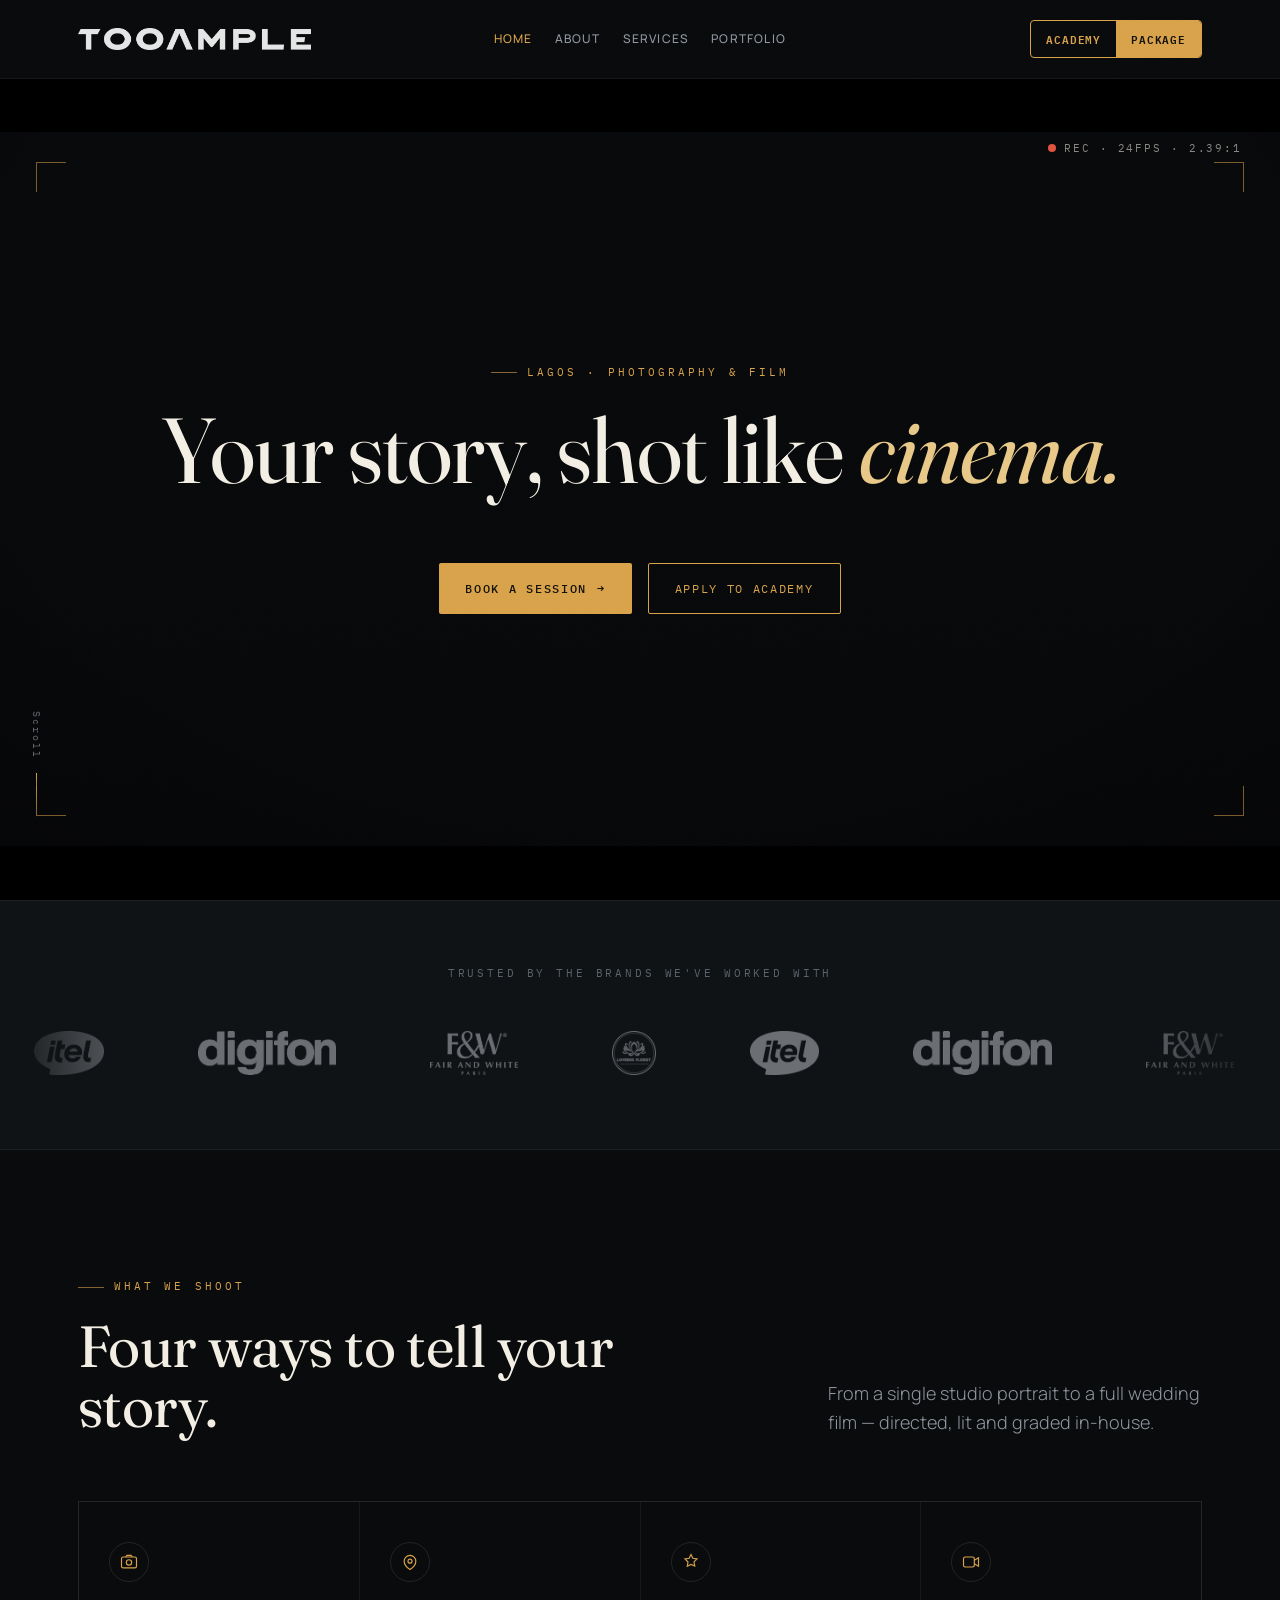
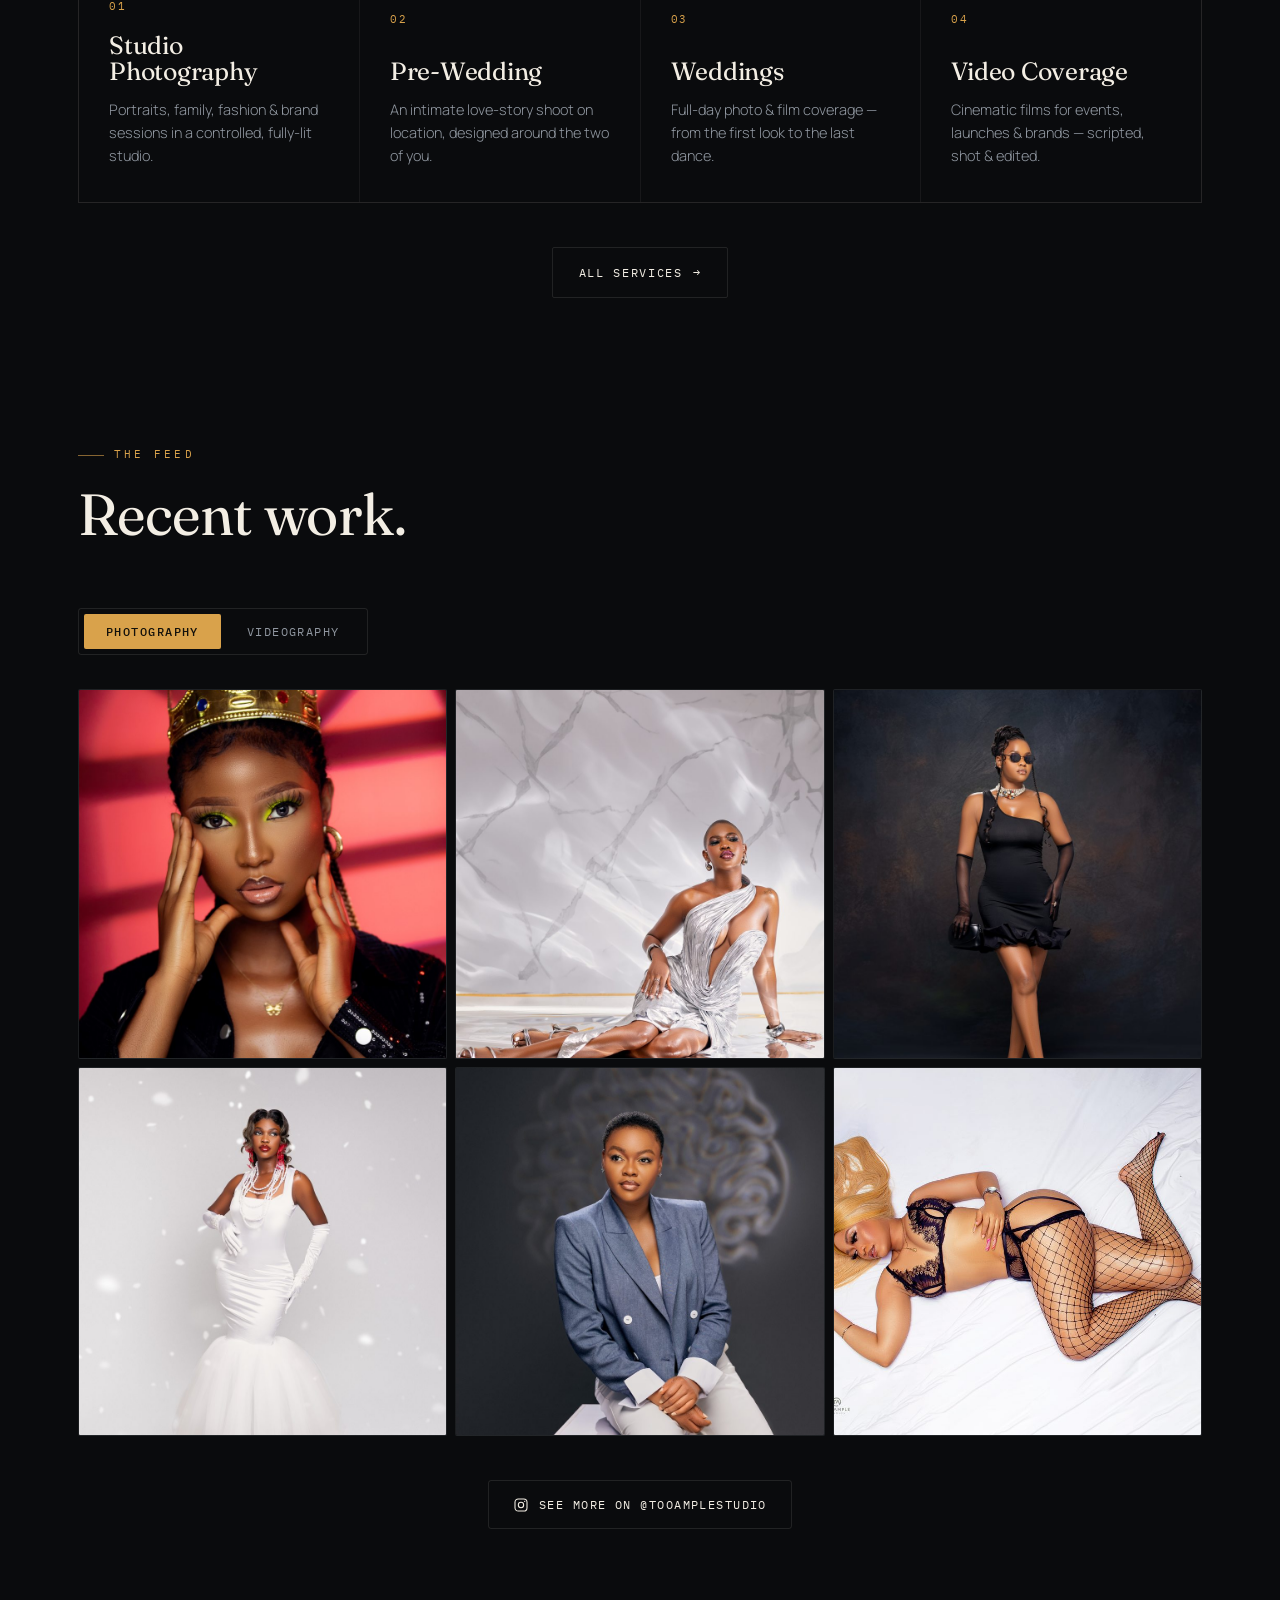
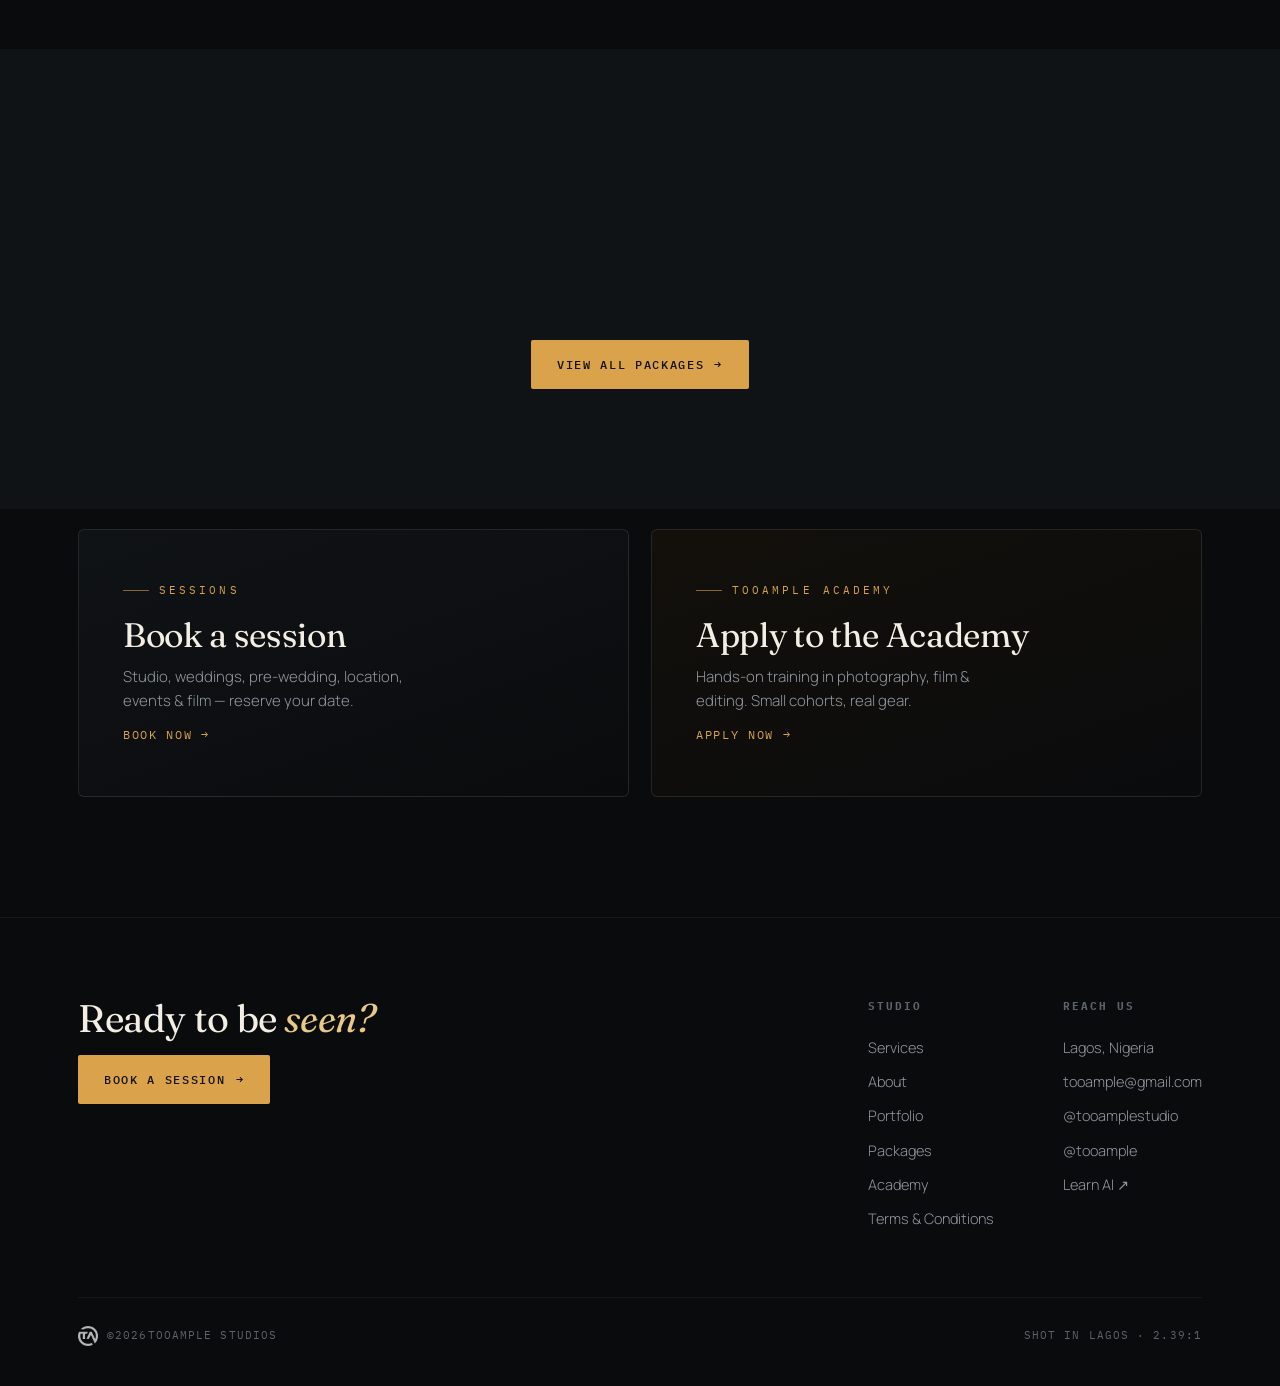
==== index.html @ 1e6a6202 "Add files via upload" ====
<!DOCTYPE html>
<html lang="en">
<head>
<meta charset="UTF-8" />
<meta name="viewport" content="width=device-width, initial-scale=1.0" />
<title>TooAmple — Photography & Cinematography · Lagos</title>
<link rel="preconnect" href="https://fonts.googleapis.com">
<link rel="preconnect" href="https://fonts.gstatic.com" crossorigin>
<link href="https://fonts.googleapis.com/css2?family=Fraunces:ital,opsz,wght@0,9..144,300..600;1,9..144,300..500&family=Manrope:wght@300;400;500;600;700&family=IBM+Plex+Mono:wght@400;500&display=swap" rel="stylesheet">
<link rel="stylesheet" href="styles.css?v=18">
<link rel="icon" href="Images/tooample-badge.png">
<link rel="manifest" href="/manifest.webmanifest">
<meta name="theme-color" content="#0A0B0D">
<meta name="mobile-web-app-capable" content="yes">
<meta name="apple-mobile-web-app-capable" content="yes">
<meta name="apple-mobile-web-app-status-bar-style" content="black-translucent">
<meta name="apple-mobile-web-app-title" content="TooAmple">
<link rel="apple-touch-icon" href="/apple-touch-icon.png">
<link rel="icon" type="image/png" sizes="32x32" href="/favicon-32.png">

</head>
<body>
<div class="grain"></div>
<header id="hdr">
  <div class="wrap nav">
    <a class="brand" href="#top">
      <img class="brand-word" src="Images/ta-wordmark.png" alt="TooAmple" />
    </a>
    <nav class="nav-links">
      <a href="index.html" class="active">Home</a>
      <a href="about.html">About</a>
      <a href="services.html">Services</a>
      <a href="portfolio.html">Portfolio</a>
    </nav>
    <div class="nav-cta">
        <a href="academy.html" class="acad">Academy</a>
        <a href="packages.html" class="bookings">Package</a>
      </div>
    <button class="menu-btn" onclick="document.querySelector('.nav-links').style.display='flex'">Menu</button>
  </div>
</header>

<!-- mobile app bottom bar -->
<div class="mobile-bar">
  <a href="index.html" class="mob-ico" aria-label="Home" title="Home">
    <svg viewBox="0 0 24 24" fill="none" stroke="currentColor" stroke-width="2" stroke-linecap="round" stroke-linejoin="round"><path d="M3 9.5L12 3l9 6.5V20a1 1 0 01-1 1H4a1 1 0 01-1-1V9.5z"/><path d="M9 21V12h6v9"/></svg>
  </a>
  <a href="about.html" class="mob-ico" aria-label="About" title="About">
    <svg viewBox="0 0 24 24" fill="none" stroke="currentColor" stroke-width="2" stroke-linecap="round" stroke-linejoin="round"><circle cx="12" cy="8" r="4"/><path d="M4 20c0-4 3.6-7 8-7s8 3 8 7"/></svg>
  </a>
  <div class="mob-cta">
    <a href="academy.html" class="acad">Academy</a>
    <a href="packages.html" class="bookings">Package</a>
  </div>
  <a href="portfolio.html" class="mob-ico" aria-label="Portfolio" title="Portfolio">
    <svg viewBox="0 0 24 24" fill="none" stroke="currentColor" stroke-width="2" stroke-linecap="round" stroke-linejoin="round"><rect x="3" y="5" width="18" height="14" rx="2"/><circle cx="8.5" cy="10" r="1.5"/><path d="M21 16l-5-5-5 5-2-2-5 5"/></svg>
  </a>
  <a href="mailto:tooample@gmail.com" class="mob-ico" aria-label="Reach us" title="Reach us">
    <svg viewBox="0 0 24 24" fill="none" stroke="currentColor" stroke-width="2" stroke-linecap="round" stroke-linejoin="round"><rect x="3" y="5" width="18" height="14" rx="2"/><path d="M3.5 7l8.5 6 8.5-6"/></svg>
  </a>
</div>
<!-- HERO -->
<section class="hero" id="top">
  <div class="hero-bg hero-bg-desktop">
    <img src="Images/hero-1.jpg" alt="">
    <img src="Images/hero-2.jpg" alt="">
    <img src="Images/hero-3.jpg" alt="">
    <img src="Images/hero-4.jpg" alt="">
  </div>
  <div class="hero-bg hero-bg-mobile">
    <img src="Images/hero-m-1.jpg" alt="">
    <img src="Images/hero-m-2.jpg" alt="">
    <img src="Images/hero-m-3.jpg" alt="">
    <img src="Images/hero-m-4.jpg" alt="">
  </div>
  <div class="hero-vignette"></div>
  <div class="bar top"></div>
  <div class="bar bot"></div>
  <div class="viewfinder">
    <span class="vf tl"></span><span class="vf tr"></span><span class="vf bl"></span><span class="vf br"></span>
  </div>
  <div class="rec"><span class="dot"></span> REC · 24FPS · 2.39:1</div>
  <div class="wrap hero-content">
    <span class="eyebrow">Lagos · Photography &amp; Film</span>
    <h1>Your story, shot like <em>cinema.</em></h1>
    <div class="hero-actions">
      <a href="book.html" class="btn btn-gold">Book a session <span class="arr">→</span></a>
      <a href="academy.html" class="btn btn-outline">Apply to Academy</a>
    </div>
  </div>
  <div class="scroll-cue">Scroll</div>
</section>

<!-- CLIENT LOGO WALL -->
<section class="clients">
  <p class="label">Trusted by the brands we've worked with</p>
  <div class="marquee">
    <div class="marquee-track" id="track">
      <span class="logo-chip"><img src="Images/client-itel.png" alt="itel"></span>
      <span class="logo-chip"><img src="Images/client-digifon.png" alt="digifon"></span>
      <span class="logo-chip"><img src="Images/client-fw.png" alt="Fair and White Paris"></span>
      <span class="logo-chip"><img src="Images/client-lovebug.png" alt="Lovebug Florist"></span>
      <span class="logo-chip"><img src="Images/client-itel.png" alt="itel"></span>
      <span class="logo-chip"><img src="Images/client-digifon.png" alt="digifon"></span>
      <span class="logo-chip"><img src="Images/client-fw.png" alt="Fair and White Paris"></span>
      <span class="logo-chip"><img src="Images/client-lovebug.png" alt="Lovebug Florist"></span>
    </div>
  </div>
</section>

<!-- SERVICES TEASER -->
<section class="section" id="services">
  <div class="wrap">
    <div class="shead reveal">
      <div>
        <span class="eyebrow">What we shoot</span>
        <h2 style="margin-top:20px">Four ways to tell your story.</h2>
      </div>
      <p class="lead sub">From a single studio portrait to a full wedding film — directed, lit and graded in-house.</p>
    </div>
    <div class="svc-grid reveal">
      <div class="svc">
        <div class="ic"><svg width="20" height="20" viewBox="0 0 24 24" fill="none" stroke="currentColor" stroke-width="1.4"><rect x="3" y="6" width="18" height="13" rx="2"/><circle cx="12" cy="12.5" r="3.2"/><path d="M8 6l1.5-2h5L16 6"/></svg></div>
        <span class="no">01</span>
        <h3>Studio Photography</h3>
        <p>Portraits, family, fashion &amp; brand sessions in a controlled, fully-lit studio.</p>
      </div>
      <div class="svc">
        <div class="ic"><svg width="20" height="20" viewBox="0 0 24 24" fill="none" stroke="currentColor" stroke-width="1.4"><path d="M12 21s-7-4.5-7-10a7 7 0 0114 0c0 5.5-7 10-7 10z"/><circle cx="12" cy="11" r="2.4"/></svg></div>
        <span class="no">02</span>
        <h3>Pre-Wedding</h3>
        <p>An intimate love-story shoot on location, designed around the two of you.</p>
      </div>
      <div class="svc">
        <div class="ic"><svg width="20" height="20" viewBox="0 0 24 24" fill="none" stroke="currentColor" stroke-width="1.4"><path d="M12 3l2.2 4.6 5 .7-3.6 3.5.9 5L12 14.9 7.5 17l.9-5L4.8 8.3l5-.7z"/></svg></div>
        <span class="no">03</span>
        <h3>Weddings</h3>
        <p>Full-day photo &amp; film coverage — from the first look to the last dance.</p>
      </div>
      <div class="svc">
        <div class="ic"><svg width="20" height="20" viewBox="0 0 24 24" fill="none" stroke="currentColor" stroke-width="1.4"><rect x="3" y="6" width="13" height="12" rx="2"/><path d="M16 10l5-3v10l-5-3"/></svg></div>
        <span class="no">04</span>
        <h3>Video Coverage</h3>
        <p>Cinematic films for events, launches &amp; brands — scripted, shot &amp; edited.</p>
      </div>
    </div>
    <div class="work-more">
      <a href="services.html" class="btn btn-ghost">All services <span class="arr">→</span></a>
    </div>
  </div>
</section>

<!-- WORK -->
<section class="section" id="work" style="padding-top:20px">
  <div class="wrap">
    <div class="shead reveal">
      <div>
        <span class="eyebrow">The feed</span>
        <h2 style="margin-top:20px">Recent work.</h2>
      </div>
    </div>
    <div class="work-tabs reveal">
      <button class="work-tab active" data-w="photo" onclick="switchWork('photo')">Photography</button>
      <button class="work-tab" data-w="video" onclick="switchWork('video')">Videography</button>
    </div>
    <div class="work-pane" id="work-photo">
    <div class="gallery reveal" id="gallery">
      <div class="tile" role="button" tabindex="0" aria-label="Open: Beauty portrait" data-type="image" data-cap="Beauty · Studio" data-src="Images/ta-09.jpg" data-ig="https://www.instagram.com/tooamplestudio/"><img class="tile-img" src="Images/ta-09.jpg" alt="Beauty portrait"><div class="ig-ov"><svg viewBox="0 0 24 24" fill="none" stroke="currentColor" stroke-width="1.6"><rect x="3" y="3" width="18" height="18" rx="5"/><circle cx="12" cy="12" r="4"/><circle cx="17.5" cy="6.5" r="1" fill="currentColor" stroke="none"/></svg><span class="cap">Beauty · Studio</span></div></div>
      <div class="tile" role="button" tabindex="0" aria-label="Open: Fashion editorial" data-type="image" data-cap="Fashion Editorial" data-src="Images/ta-03.jpg" data-ig="https://www.instagram.com/tooamplestudio/"><img class="tile-img" src="Images/ta-03.jpg" alt="Fashion editorial"><div class="ig-ov"><svg viewBox="0 0 24 24" fill="none" stroke="currentColor" stroke-width="1.6"><rect x="3" y="3" width="18" height="18" rx="5"/><circle cx="12" cy="12" r="4"/><circle cx="17.5" cy="6.5" r="1" fill="currentColor" stroke="none"/></svg><span class="cap">Fashion Editorial</span></div></div>
      <div class="tile" role="button" tabindex="0" aria-label="Open: Studio portrait" data-type="image" data-cap="Studio Portrait" data-src="Images/ta-05.jpg" data-ig="https://www.instagram.com/tooamplestudio/"><img class="tile-img" src="Images/ta-05.jpg" alt="Studio portrait"><div class="ig-ov"><svg viewBox="0 0 24 24" fill="none" stroke="currentColor" stroke-width="1.6"><rect x="3" y="3" width="18" height="18" rx="5"/><circle cx="12" cy="12" r="4"/><circle cx="17.5" cy="6.5" r="1" fill="currentColor" stroke="none"/></svg><span class="cap">Studio Portrait</span></div></div>
      <div class="tile" role="button" tabindex="0" aria-label="Open: Editorial" data-type="image" data-cap="Editorial" data-src="Images/ta-04.jpg" data-ig="https://www.instagram.com/tooamplestudio/"><img class="tile-img" src="Images/ta-04.jpg" alt="Editorial gown"><div class="ig-ov"><svg viewBox="0 0 24 24" fill="none" stroke="currentColor" stroke-width="1.6"><rect x="3" y="3" width="18" height="18" rx="5"/><circle cx="12" cy="12" r="4"/><circle cx="17.5" cy="6.5" r="1" fill="currentColor" stroke="none"/></svg><span class="cap">Editorial</span></div></div>
      <div class="tile" role="button" tabindex="0" aria-label="Open: Personal branding" data-type="image" data-cap="Personal Branding" data-src="Images/ta-08.jpg" data-ig="https://www.instagram.com/tooamplestudio/"><img class="tile-img" src="Images/ta-08.jpg" alt="Personal branding portrait"><div class="ig-ov"><svg viewBox="0 0 24 24" fill="none" stroke="currentColor" stroke-width="1.6"><rect x="3" y="3" width="18" height="18" rx="5"/><circle cx="12" cy="12" r="4"/><circle cx="17.5" cy="6.5" r="1" fill="currentColor" stroke="none"/></svg><span class="cap">Personal Branding</span></div></div>
      <div class="tile" role="button" tabindex="0" aria-label="Open: Boudoir" data-type="image" data-cap="Boudoir" data-src="Images/ta-01.jpg" data-ig="https://www.instagram.com/tooamplestudio/"><img class="tile-img" src="Images/ta-01.jpg" alt="Boudoir"><div class="ig-ov"><svg viewBox="0 0 24 24" fill="none" stroke="currentColor" stroke-width="1.6"><rect x="3" y="3" width="18" height="18" rx="5"/><circle cx="12" cy="12" r="4"/><circle cx="17.5" cy="6.5" r="1" fill="currentColor" stroke="none"/></svg><span class="cap">Boudoir</span></div></div>
    </div>
    </div><!-- /work-photo -->

    <div class="work-pane" id="work-video" style="display:none">
      <div class="video-grid" id="videoGrid">
        <div class="vcard" data-yt="mRAsGrjC_C0"><div class="vplay"><span><svg viewBox="0 0 24 24" fill="currentColor"><path d="M8 5v14l11-7z"/></svg></span></div><span class="vtag">Music Video</span></div>
        <div class="vcard" data-yt="0bDZeD8MZGs"><div class="vplay"><span><svg viewBox="0 0 24 24" fill="currentColor"><path d="M8 5v14l11-7z"/></svg></span></div><span class="vtag">Music Video</span></div>
        <div class="vcard" data-yt=""><div class="vph">[ Add YouTube link ]</div><div class="vplay"><span><svg viewBox="0 0 24 24" fill="currentColor"><path d="M8 5v14l11-7z"/></svg></span></div><span class="vtag">Wedding Film</span></div>
      </div>
      <p class="pane-note">Send your YouTube links and these fill in automatically.</p>
    </div>

    <div class="work-more">
      <a class="ig-btn" id="igBtn" href="https://www.instagram.com/tooamplestudio/" target="_blank" rel="noopener"><svg viewBox="0 0 24 24" fill="none" stroke="currentColor" stroke-width="1.6"><rect x="3" y="3" width="18" height="18" rx="5"/><circle cx="12" cy="12" r="4"/><circle cx="17.5" cy="6.5" r="1" fill="currentColor" stroke="none"/></svg> <span class="igtxt">See more on @tooamplestudio</span></a>
    </div>
  </div>
</section>

<!-- PACKAGES TEASER -->
<section class="section pricing" id="pricing">
  <div class="wrap">
    <div class="shead reveal">
      <div>
        <span class="eyebrow">Investment</span>
        <h2 style="margin-top:20px">Packages &amp; pricing.</h2>
      </div>
      <p class="lead sub">Transparent photography packages, and custom quotes for film and weddings.</p>
    </div>
    <div class="work-more" style="margin-top:0">
      <a href="packages.html" class="btn btn-gold">View all packages <span class="arr">→</span></a>
    </div>
  </div>
</section>

<!-- PRIORITY CTA -->
<section class="section" style="padding-top:20px">
  <div class="wrap">
    <div class="dual-cta reveal">
      <a class="dual-card" href="book.html">
        <span class="eyebrow">Sessions</span>
        <h3>Book a session</h3>
        <p>Studio, weddings, pre-wedding, location, events &amp; film — reserve your date.</p>
        <span class="dual-go">Book now →</span>
      </a>
      <a class="dual-card acad" href="academy.html">
        <span class="eyebrow">TooAmple Academy</span>
        <h3>Apply to the Academy</h3>
        <p>Hands-on training in photography, film &amp; editing. Small cohorts, real gear.</p>
        <span class="dual-go">Apply now →</span>
      </a>
    </div>
  </div>
</section>

<footer>
  <div class="wrap">
    <div class="foot-inner">
      <div class="foot-brand">
        <h3 class="foot-cta">Ready to be <em>seen?</em></h3>
        <a href="book.html" class="btn btn-gold">Book a session <span class="arr">→</span></a>
      </div>
      <div class="foot-grid">
        <div class="fcol">
          <h4>Studio</h4>
          <a href="services.html">Services</a>
          <a href="about.html">About</a>
          <a href="portfolio.html">Portfolio</a>
          <a href="packages.html">Packages</a>
          <a href="academy.html">Academy</a>
          <a href="terms.html">Terms &amp; Conditions</a>
        </div>
        <div class="fcol">
          <h4>Reach us</h4>
          <p>Lagos, Nigeria</p>
          <a href="mailto:tooample@gmail.com">tooample@gmail.com</a>
          <a href="https://www.instagram.com/tooamplestudio/" target="_blank" rel="noopener">@tooamplestudio</a>
          <a href="https://www.instagram.com/tooample/" target="_blank" rel="noopener">@tooample</a>
          <a href="https://regxvisuals.com" target="_blank" rel="noopener">Learn AI ↗</a>
        </div>
      </div>
    </div>
    <div class="foot-bot">
      <span class="foot-copy"><img src="Images/tooample-badge.png" alt="" class="foot-badge" />© <span id="yr"></span> TOOAMPLE STUDIOS</span>
      <span>SHOT IN LAGOS · 2.39:1</span>
    </div>
  </div>
</footer>
<!-- LIGHTBOX -->
<div class="lb" id="lb" role="dialog" aria-modal="true" aria-label="Gallery viewer">
  <div class="lb-stage">
    <span class="lb-count" id="lbCount"></span>
    <button class="lb-close" id="lbClose" aria-label="Close viewer">✕</button>
    <button class="lb-nav lb-prev" id="lbPrev" aria-label="Previous">‹</button>
    <button class="lb-nav lb-next" id="lbNext" aria-label="Next">›</button>
    <div class="lb-media" id="lbMedia"></div>
    <div class="lb-foot">
      <span class="lb-cap" id="lbCap"></span>
      <a class="lb-ig" id="lbIg" target="_blank" rel="noopener">
        <svg width="15" height="15" viewBox="0 0 24 24" fill="none" stroke="currentColor" stroke-width="1.5"><rect x="3" y="3" width="18" height="18" rx="5"/><circle cx="12" cy="12" r="4"/><circle cx="17.5" cy="6.5" r="1" fill="currentColor" stroke="none"/></svg>
        View on Instagram ↗
      </a>
    </div>
  </div>
</div>


<!-- REEL MODAL -->
<div class="reel-modal" id="reelModal" role="dialog" aria-modal="true" aria-label="Showreel">
  <div class="reel-stage">
    <button class="lb-close" id="reelClose" aria-label="Close">✕</button>
    <div class="reel-frame" id="reelFrame"></div>
  </div>
</div>

<script>
const hdr=document.getElementById('hdr');
addEventListener('scroll',()=>hdr.classList.toggle('scrolled',scrollY>40));
document.getElementById('yr').textContent=new Date().getFullYear();
const io=new IntersectionObserver(es=>es.forEach(e=>{if(e.isIntersecting){e.target.classList.add('in');io.unobserve(e.target);}}),{threshold:0.12});
document.querySelectorAll('.reveal').forEach(el=>io.observe(el));

const track=document.getElementById('track'); if(track) track.innerHTML+=track.innerHTML;

// recent-work Photography | Video tabs
function switchWork(w){
  document.querySelectorAll('.work-tab').forEach(b=>b.classList.toggle('active',b.dataset.w===w));
  document.getElementById('work-photo').style.display = w==='photo'?'block':'none';
  document.getElementById('work-video').style.display = w==='video'?'block':'none';
  const ig=document.getElementById('igBtn');
  if(ig){const handle=w==='video'?'tooample':'tooamplestudio';ig.href='https://www.instagram.com/'+handle+'/';ig.querySelector('.igtxt').textContent='See more on @'+handle;}
}
// YouTube facade: show thumbnail, load player only on click
function initVideoCard(card,id){
  const img=document.createElement('img');
  img.src='https://i.ytimg.com/vi/'+id+'/maxresdefault.jpg'; img.alt='';
  img.addEventListener('load',()=>{if(img.naturalWidth<=120)img.src='https://i.ytimg.com/vi/'+id+'/hqdefault.jpg';});
  card.insertBefore(img, card.firstChild);
  const ph=card.querySelector('.vph'); if(ph) ph.remove();
  card.addEventListener('click',()=>openReel(id)); // popup player
}
document.querySelectorAll('#videoGrid .vcard').forEach(c=>{if(c.dataset.yt) initVideoCard(c,c.dataset.yt);});

/* ============================================================
   PASTE YOUR YOUTUBE VIDEO ID BELOW (just the id, e.g. dQw4w9WgXcQ
   — the part after "watch?v=" or "youtu.be/"). It turns on the
   hero "Watch the reel" button AND the first Video-tab card.
   ============================================================ */
const REEL_ID = 'z0d95Mfuy88';

if(REEL_ID){
  const first=document.querySelector('#videoGrid .vcard');
  if(first && !first.dataset.yt) initVideoCard(first, REEL_ID);
}
function openReel(id){
  const m=document.getElementById('reelModal'),f=document.getElementById('reelFrame');
  f.innerHTML='<iframe src="https://www.youtube-nocookie.com/embed/'+id+'?autoplay=1&rel=0" allow="autoplay; encrypted-media; picture-in-picture" allowfullscreen></iframe>';
  m.classList.add('open');document.body.style.overflow='hidden';
}
(function(){
  const m=document.getElementById('reelModal'); if(!m) return;
  const close=()=>{m.classList.remove('open');document.getElementById('reelFrame').innerHTML='';document.body.style.overflow='';};
  document.getElementById('reelClose').addEventListener('click',close);
  m.addEventListener('click',e=>{if(e.target===m)close();});
  addEventListener('keydown',e=>{if(e.key==='Escape'&&m.classList.contains('open'))close();});
})();

// lightbox
const tiles=[...document.querySelectorAll('#gallery .tile')];
const lb=document.getElementById('lb'),lbMedia=document.getElementById('lbMedia'),lbCap=document.getElementById('lbCap'),lbIg=document.getElementById('lbIg'),lbCount=document.getElementById('lbCount');
let lbi=0;
function renderLb(i){lbi=(i+tiles.length)%tiles.length;const t=tiles[lbi],type=t.dataset.type||'image',s=t.dataset.src,cap=t.dataset.cap||'',ig=t.dataset.ig||'';let inner;if(s&&type==='video'){inner='<video src="'+s+'" controls autoplay playsinline></video>';}else if(s){inner='<img src="'+s+'" alt="'+cap+'">';}else{inner='<span class="ph">'+cap+'</span>';}lbMedia.innerHTML=inner;lbCap.textContent=cap;if(ig){lbIg.href=ig;lbIg.style.display='inline-flex';}else{lbIg.style.display='none';}lbCount.textContent=String(lbi+1).padStart(2,'0')+' / '+String(tiles.length).padStart(2,'0');}
function openLb(i){renderLb(i);lb.classList.add('open');document.body.style.overflow='hidden';document.getElementById('lbClose').focus();}
function closeLb(){lb.classList.remove('open');document.body.style.overflow='';lbMedia.innerHTML='';}
tiles.forEach((t,i)=>{t.addEventListener('click',()=>openLb(i));t.addEventListener('keydown',e=>{if(e.key==='Enter'||e.key===' '){e.preventDefault();openLb(i);}});});
document.getElementById('lbClose').addEventListener('click',closeLb);
document.getElementById('lbPrev').addEventListener('click',()=>renderLb(lbi-1));
document.getElementById('lbNext').addEventListener('click',()=>renderLb(lbi+1));
lb.addEventListener('click',e=>{if(e.target===lb)closeLb();});
addEventListener('keydown',e=>{if(!lb.classList.contains('open'))return;if(e.key==='Escape')closeLb();if(e.key==='ArrowLeft')renderLb(lbi-1);if(e.key==='ArrowRight')renderLb(lbi+1);});

// register service worker (installable app + offline)
if('serviceWorker' in navigator){
  addEventListener('load',()=>navigator.serviceWorker.register('/sw.js').catch(()=>{}));
}
</script>
</body>
</html>
---- styles.css ----
:root{
  --bg:#0A0B0D;
  --bg-2:#101316;
  --bg-3:#161A1E;
  --line:rgba(243,238,228,0.10);
  --line-soft:rgba(243,238,228,0.06);
  --ink:#F3EEE4;
  --muted:#9097A0;
  --muted-2:#5C636B;
  --gold:#D9A24B;
  --gold-soft:#E8C887;
  --teal:#57B6B0;
  --shadow:0 30px 80px -20px rgba(0,0,0,0.7);
  --maxw:1180px;
  --serif:"Fraunces",Georgia,serif;
  --sans:"Manrope",system-ui,sans-serif;
  --mono:"IBM Plex Mono",ui-monospace,monospace;
}

*{box-sizing:border-box;margin:0;padding:0}
html{scroll-behavior:smooth}
body{
  background:var(--bg);
  color:var(--ink);
  font-family:var(--sans);
  font-weight:400;
  line-height:1.6;
  -webkit-font-smoothing:antialiased;
  overflow-x:hidden;
}
img{max-width:100%;display:block}
a{color:inherit;text-decoration:none}
button{font-family:inherit;cursor:pointer;border:none;background:none;color:inherit}

/* ---------- film grain overlay ---------- */
.grain{
  position:fixed;inset:0;z-index:9999;pointer-events:none;
  opacity:0.04;mix-blend-mode:overlay;
  background-image:url("data:image/svg+xml,%3Csvg xmlns='http://www.w3.org/2000/svg' width='200' height='200'%3E%3Cfilter id='n'%3E%3CfeTurbulence type='fractalNoise' baseFrequency='0.85' numOctaves='3'/%3E%3C/filter%3E%3Crect width='100%25' height='100%25' filter='url(%23n)'/%3E%3C/svg%3E");
}

/* ---------- shared ---------- */
.wrap{max-width:var(--maxw);margin:0 auto;padding:0 28px}
.section{padding:120px 0;position:relative}
.eyebrow{
  font-family:var(--mono);font-size:11px;letter-spacing:0.28em;
  text-transform:uppercase;color:var(--gold);
  display:inline-flex;align-items:center;gap:10px;
}
.eyebrow::before{content:"";width:26px;height:1px;background:var(--gold);opacity:0.6}
h1,h2,h3{font-family:var(--serif);font-weight:400;line-height:1.04;letter-spacing:-0.01em}
.lead{color:var(--muted);font-size:18px;max-width:48ch;font-weight:300}

.btn{
  display:inline-flex;align-items:center;gap:10px;
  font-family:var(--mono);font-size:12px;letter-spacing:0.14em;text-transform:uppercase;
  padding:15px 26px;border-radius:2px;transition:.35s cubic-bezier(.2,.8,.2,1);
}
.btn-gold{background:var(--gold);color:#13110B;font-weight:500}
.btn-gold:hover{background:var(--gold-soft);transform:translateY(-2px)}
.btn-ghost{border:1px solid var(--line);color:var(--ink)}
.btn-ghost:hover{border-color:var(--gold);color:var(--gold)}
.nav-links a.btn-gold,.nav-links a.btn-gold:hover{color:#13110B}
/* desktop segmented Academy | Book CTA */
.nav-cta{display:inline-flex;align-items:stretch;border:1px solid var(--gold);border-radius:4px;overflow:hidden;margin-left:4px}
.nav-cta a{display:flex;align-items:center;justify-content:center;font-family:var(--mono);font-size:10.5px;letter-spacing:.08em;text-transform:uppercase;font-weight:600;padding:10px 15px;text-decoration:none;transition:.25s;white-space:nowrap}
.nav-cta a.acad{background:transparent;color:var(--gold)}
.nav-cta a.acad:hover{background:rgba(217,162,75,.14)}
.nav-cta a.bookings{background:var(--gold);color:#13110B}
.nav-cta a.bookings:hover{background:var(--gold-soft)}
.nav-cta a.bookings .arr{margin-left:6px;transition:transform .3s}
.nav-cta a.bookings:hover .arr{transform:translateX(3px)}
.btn .arr{transition:transform .35s}
.btn:hover .arr{transform:translateX(4px)}

/* ---------- nav ---------- */
header{
  position:fixed;top:0;left:0;right:0;z-index:100;
  transition:.4s;
  background:rgba(10,11,13,0.94);
  backdrop-filter:blur(14px);
  -webkit-backdrop-filter:blur(14px);
  border-bottom:1px solid var(--line-soft);
}
header.scrolled{background:rgba(10,11,13,0.98)}
.nav{display:grid;grid-template-columns:1fr auto 1fr;align-items:center;height:78px}
.nav .brand{justify-self:start}
.nav .nav-links{justify-self:center}
.nav > .nav-cta{justify-self:end}
.brand{display:flex;align-items:center;gap:13px}
.brand-word{height:22px;width:auto;display:block;opacity:.95}
.brand-badge{height:42px;width:42px;object-fit:contain;opacity:.92;flex:none}
.brand-text{display:flex;flex-direction:column;gap:5px;line-height:1}
.brand .mark{font-family:var(--serif);font-size:21px;letter-spacing:0.05em}
.brand .sub{font-family:var(--mono);font-size:9px;letter-spacing:0.2em;color:var(--muted-2);text-transform:uppercase}
.nav-links{display:flex;align-items:center;gap:22px}
.nav-links a:not(.acad):not(.bookings){font-size:12px;text-transform:uppercase;letter-spacing:.1em}
.nav-links a.active:not(.acad):not(.bookings){color:var(--gold)}
.nav-cta a.acad.active{background:var(--gold);color:#13110B}
@media(max-width:1080px){
  .nav-links{gap:14px}
  .nav-links a:not(.acad):not(.bookings){font-size:12.5px}
  .nav-cta a{padding:9px 12px;font-size:9.5px}
}
.nav-links a{font-size:13.5px;color:var(--muted);transition:.25s;font-weight:500}
.nav-links a:hover{color:var(--ink)}
.menu-btn{display:none;font-family:var(--mono);font-size:12px;letter-spacing:.14em;color:var(--gold)}

/* ---------- hero (cinematic) ---------- */
.hero{position:relative;min-height:100vh;display:flex;align-items:center;padding-top:78px;overflow:hidden}
.hero-frame{position:absolute;inset:0;background:
  radial-gradient(120% 90% at 75% 15%, rgba(217,162,75,0.20), transparent 55%),
  radial-gradient(110% 100% at 10% 90%, rgba(87,182,176,0.16), transparent 50%),
  linear-gradient(180deg,#0c0f12 0%,#0a0b0d 100%);
  animation:slowzoom 26s ease-in-out infinite alternate;transform-origin:60% 40%;}
@keyframes slowzoom{from{transform:scale(1.04)}to{transform:scale(1.13)}}
.hero-vignette{position:absolute;inset:0;background:radial-gradient(120% 120% at 50% 40%,transparent 40%,rgba(0,0,0,0.78) 100%)}
/* hero background photo slideshow */
.hero-bg{position:absolute;inset:0;z-index:0;overflow:hidden;animation:slowzoom 34s ease-in-out infinite alternate;transform-origin:60% 40%}
.hero-bg-mobile{display:none}
.hero-bg img{position:absolute;inset:0;width:100%;height:100%;object-fit:cover;object-position:right center;opacity:0;animation:heroFade 28s infinite}
.hero-bg img:nth-child(1){animation-delay:0s}
.hero-bg img:nth-child(2){animation-delay:7s}
.hero-bg img:nth-child(3){animation-delay:14s}
.hero-bg img:nth-child(4){animation-delay:21s}
@keyframes heroFade{0%{opacity:0}3%{opacity:1}25%{opacity:1}28%{opacity:0}100%{opacity:0}}
.hero-bg::after{content:"";position:absolute;inset:0;background:linear-gradient(90deg,rgba(10,11,13,.9) 0%,rgba(10,11,13,.55) 45%,rgba(10,11,13,.4) 100%),linear-gradient(180deg,transparent 42%,rgba(10,11,13,.78))}
/* reel modal */
.reel-modal{position:fixed;inset:0;z-index:1000;display:none;align-items:center;justify-content:center;background:rgba(6,7,9,.94);backdrop-filter:blur(10px);padding:8vh 5vw}
.reel-modal.open{display:flex}
.reel-stage{position:relative;width:100%;max-width:1000px}
.reel-frame{position:relative;width:100%;aspect-ratio:16/9;background:#000;border:1px solid var(--line)}
.reel-frame iframe{position:absolute;inset:0;width:100%;height:100%;border:0}
.bar{position:absolute;left:0;right:0;height:6vh;background:#000;z-index:3;pointer-events:none}
.bar.top{top:78px}
.bar.bot{bottom:0}
.viewfinder{position:absolute;top:calc(78px + 6vh + 30px);left:36px;right:36px;bottom:calc(6vh + 30px);z-index:4;pointer-events:none}
.vf{position:absolute;width:30px;height:30px;border:1.5px solid rgba(217,162,75,0.55)}
.vf.tl{top:0;left:0;border-right:none;border-bottom:none}
.vf.tr{top:0;right:0;border-left:none;border-bottom:none}
.vf.bl{bottom:0;left:0;border-right:none;border-top:none}
.vf.br{bottom:0;right:0;border-left:none;border-top:none}
.rec{position:absolute;top:calc(78px + 6vh + 8px);right:38px;z-index:5;display:flex;align-items:center;gap:8px;font-family:var(--mono);font-size:10.5px;letter-spacing:.18em;color:rgba(243,238,228,.55)}
.rec .dot{width:8px;height:8px;border-radius:50%;background:#E0533F;animation:blink 1.6s steps(1) infinite}
@keyframes blink{50%{opacity:.2}}
.hero-content{position:relative;z-index:5;width:100%}
.hero h1{font-size:clamp(48px,8.2vw,108px);max-width:14ch;margin:22px 0 26px}
.hero h1 em{font-style:italic;color:var(--gold-soft)}
.hero-actions{display:flex;gap:16px;margin-top:38px;flex-wrap:wrap}
.scroll-cue{position:absolute;bottom:9vh;left:28px;z-index:5;font-family:var(--mono);font-size:10px;letter-spacing:.2em;color:var(--muted-2);writing-mode:vertical-rl;display:flex;align-items:center;gap:14px}
.scroll-cue::after{content:"";height:46px;width:1px;background:linear-gradient(var(--gold),transparent)}

/* ---------- clients / logo wall ---------- */
.clients{padding:64px 0;border-top:1px solid var(--line-soft);border-bottom:1px solid var(--line-soft);background:var(--bg-2)}
.clients .label{text-align:center;font-family:var(--mono);font-size:11px;letter-spacing:.26em;text-transform:uppercase;color:var(--muted-2);margin-bottom:38px}
.marquee{overflow:hidden;-webkit-mask-image:linear-gradient(90deg,transparent,#000 12%,#000 88%,transparent)}
.marquee-track{display:flex;gap:26px;width:max-content;animation:scroll 34s linear infinite;align-items:center}
.clients:hover .marquee-track{animation-play-state:paused}
@keyframes scroll{to{transform:translateX(-50%)}}
.logo-chip{display:inline-flex;align-items:center;justify-content:center;height:64px;padding:0 34px;flex:none}
.logo-chip img{height:44px;width:auto;object-fit:contain;display:block;opacity:.5;transition:opacity .3s}
.logo-chip:hover img{opacity:.92}

/* ---------- section head ---------- */
.shead{display:flex;justify-content:space-between;align-items:flex-end;gap:40px;margin-bottom:64px}
.shead h2{font-size:clamp(34px,4.6vw,58px);max-width:16ch}
.shead .sub{max-width:34ch}

/* ---------- services ---------- */
.svc-grid{display:grid;grid-template-columns:repeat(4,1fr);gap:1px;background:var(--line-soft);border:1px solid var(--line-soft)}
.svc{background:var(--bg);padding:40px 30px 34px;transition:.4s;position:relative;min-height:300px;display:flex;flex-direction:column}
.svc:hover{background:var(--bg-3)}
.svc .no{font-family:var(--mono);font-size:11px;color:var(--gold);letter-spacing:.16em}
.svc h3{font-size:25px;margin:auto 0 14px}
.svc p{color:var(--muted);font-size:14.5px;font-weight:300}
.svc .ic{width:40px;height:40px;border:1px solid var(--line);border-radius:50%;display:grid;place-items:center;margin-bottom:auto;color:var(--gold);transition:.4s}
.svc:hover .ic{border-color:var(--gold);background:rgba(217,162,75,0.08)}
.svc::after{content:"";position:absolute;left:0;bottom:0;height:2px;width:0;background:var(--gold);transition:.45s}
.svc:hover::after{width:100%}

/* ---------- work gallery ---------- */
.gallery{display:grid;grid-template-columns:repeat(3,1fr);gap:8px}
.tile{position:relative;aspect-ratio:1/1;overflow:hidden;border-radius:2px;background:linear-gradient(135deg,#15191d,#0d1012);border:1px solid var(--line-soft);cursor:pointer;text-align:left}
.tile:focus-visible{outline:2px solid var(--gold);outline-offset:3px}
.tile .ph{position:absolute;inset:0;display:grid;place-items:center;font-family:var(--mono);font-size:10px;letter-spacing:.18em;color:var(--muted-2);text-transform:uppercase}
.tile .grad{position:absolute;inset:0;opacity:.6;transition:.6s;transform:scale(1.02)}
.tile:hover .grad{transform:scale(1.08);opacity:.8}
.tile-img{position:absolute;inset:0;width:100%;height:100%;object-fit:cover;object-position:center 22%;transition:.6s;transform:scale(1.02)}
.tile:hover .tile-img{transform:scale(1.08)}
.tile .ig-ov{position:absolute;inset:0;z-index:2;display:grid;place-items:center;gap:8px;background:rgba(8,9,11,.45);opacity:0;transition:.35s}
.tile:hover .ig-ov{opacity:1}
.tile .ig-ov svg{width:28px;height:28px;color:#fff}
.tile .ig-ov .cap{font-family:var(--mono);font-size:9.5px;letter-spacing:.14em;text-transform:uppercase;color:#fff;opacity:.85}
.tile .reel{position:absolute;top:9px;right:9px;z-index:3;color:#fff;filter:drop-shadow(0 1px 3px rgba(0,0,0,.7))}
.ig-follow{align-self:flex-end;font-family:var(--mono);font-size:12px;letter-spacing:.1em;color:var(--ink);border:1px solid var(--line);padding:11px 18px;border-radius:3px;transition:.3s;white-space:nowrap}
.ig-follow:hover{border-color:var(--gold);color:var(--gold)}
.g1{background:radial-gradient(circle at 30% 30%,rgba(217,162,75,.5),transparent 60%),linear-gradient(135deg,#1a1410,#0b0d0f)}
.g2{background:radial-gradient(circle at 70% 40%,rgba(87,182,176,.45),transparent 60%),linear-gradient(135deg,#0e1518,#0b0d0f)}
.g3{background:radial-gradient(circle at 50% 60%,rgba(217,162,75,.4),transparent 55%),linear-gradient(135deg,#16110c,#0b0d0f)}
.g4{background:radial-gradient(circle at 40% 50%,rgba(87,182,176,.4),transparent 55%),linear-gradient(135deg,#0d1316,#0b0d0f)}
.g5{background:radial-gradient(circle at 60% 30%,rgba(217,162,75,.45),transparent 60%),linear-gradient(135deg,#181208,#0b0d0f)}

/* ---------- lightbox ---------- */
.lb{position:fixed;inset:0;z-index:1000;display:none;align-items:center;justify-content:center;background:rgba(6,7,9,.93);backdrop-filter:blur(10px);padding:8vh 6vw}
.lb.open{display:flex}
.lb-stage{position:relative;max-width:1000px;width:100%}
.lb-media{position:relative;width:100%;max-height:82vh;min-height:280px;border:1px solid var(--line);overflow:hidden;background:#000;display:grid;place-items:center}
.lb-media .grad{position:absolute;inset:0}
.lb-media img,.lb-media video{max-width:100%;max-height:82vh;width:auto;height:auto;object-fit:contain}
.lb-media .ph{position:relative;z-index:1;font-family:var(--mono);font-size:11px;letter-spacing:.18em;color:var(--muted);text-transform:uppercase;text-align:center;padding:0 20px}
.lb-foot{display:flex;justify-content:space-between;align-items:center;margin-top:20px;gap:20px;flex-wrap:wrap}
.lb-cap{font-family:var(--mono);font-size:12px;letter-spacing:.14em;text-transform:uppercase;color:var(--gold)}
.lb-ig{display:inline-flex;align-items:center;gap:9px;font-family:var(--mono);font-size:12px;letter-spacing:.12em;text-transform:uppercase;color:var(--ink);border:1px solid var(--line);padding:11px 18px;transition:.3s}
.lb-ig:hover{border-color:var(--gold);color:var(--gold)}
.lb-count{position:absolute;top:-38px;left:0;font-family:var(--mono);font-size:11px;letter-spacing:.16em;color:var(--muted-2)}
.lb-close{position:absolute;top:-46px;right:0;width:40px;height:40px;border:1px solid var(--line);color:var(--ink);display:grid;place-items:center;font-size:16px;transition:.3s}
.lb-close:hover{border-color:var(--gold);color:var(--gold)}
.lb-nav{position:absolute;top:50%;transform:translateY(-50%);width:46px;height:46px;border:1px solid var(--line);background:rgba(0,0,0,.45);color:var(--ink);display:grid;place-items:center;font-size:20px;transition:.3s;z-index:3}
.lb-nav:hover{border-color:var(--gold);color:var(--gold)}
.lb-prev{left:-66px}
.lb-next{right:-66px}

/* ---------- pricing ---------- */
.pricing{background:var(--bg-2)}
.tabs{display:inline-flex;gap:4px;padding:5px;border:1px solid var(--line);border-radius:3px;margin-bottom:36px}
.subtabs{display:flex;flex-wrap:wrap;gap:30px;margin-bottom:44px;border-bottom:1px solid var(--line-soft)}
.subtab{font-family:var(--mono);font-size:12px;letter-spacing:.1em;text-transform:uppercase;color:var(--muted);padding:0 0 16px;position:relative;transition:.3s}
.subtab::after{content:"";position:absolute;left:0;bottom:-1px;height:2px;width:0;background:var(--gold);transition:.35s}
.subtab:hover{color:var(--ink)}
.subtab.active{color:var(--ink)}
.subtab.active::after{width:100%}
.pane-note{font-family:var(--mono);font-size:11px;letter-spacing:.1em;color:var(--muted-2);margin-top:24px;text-align:center}
.group-head{grid-column:1/-1;font-family:var(--mono);font-size:11px;letter-spacing:.18em;text-transform:uppercase;color:var(--gold);margin:0}
.group-head.divider{border-top:1px solid var(--line-soft);padding-top:28px;margin-top:14px}
.tab{font-family:var(--mono);font-size:12px;letter-spacing:.12em;text-transform:uppercase;padding:11px 24px;border-radius:2px;color:var(--muted);transition:.3s}
.tab.active{background:var(--gold);color:#13110B;font-weight:500}
.price-grid{display:grid;grid-template-columns:repeat(3,1fr);gap:22px}
.plan{border:1px solid var(--line);border-radius:4px;padding:36px 32px;background:var(--bg);display:flex;flex-direction:column;transition:.4s;position:relative}
.plan:hover{transform:translateY(-6px);border-color:rgba(217,162,75,.4);box-shadow:var(--shadow)}
.plan.feat{border-color:var(--gold);background:linear-gradient(180deg,rgba(217,162,75,0.06),var(--bg))}
.plan .badge{position:absolute;top:-11px;left:32px;background:var(--gold);color:#13110B;font-family:var(--mono);font-size:10px;letter-spacing:.14em;padding:5px 12px;text-transform:uppercase;font-weight:500}
.plan .cat{font-family:var(--mono);font-size:11px;letter-spacing:.18em;text-transform:uppercase;color:var(--gold)}
.plan .pname{font-family:var(--serif);font-size:27px;margin:14px 0 4px}
.plan .desc{color:var(--muted);font-size:13.5px;font-weight:300;min-height:42px}
.plan .amt{font-family:var(--serif);font-size:42px;margin:22px 0 2px;display:flex;align-items:baseline;gap:6px;min-height:52px}
.plan .per{font-family:var(--mono);font-size:11px;color:var(--muted-2);letter-spacing:.1em;text-transform:uppercase;min-height:16px}
.plan .amt .cur{font-size:20px;color:var(--muted)}
.plan .per{font-family:var(--mono);font-size:11px;color:var(--muted-2);letter-spacing:.1em;text-transform:uppercase}
.plan ul{list-style:none;margin:28px 0 30px;display:flex;flex-direction:column;gap:13px}
.plan li{font-size:14px;color:var(--muted);display:flex;gap:11px;align-items:flex-start;font-weight:300}
.plan li::before{content:"";flex:none;width:16px;height:16px;margin-top:3px;border-radius:50%;background:rgba(217,162,75,.14);background-image:url("data:image/svg+xml,%3Csvg xmlns='http://www.w3.org/2000/svg' width='16' height='16' viewBox='0 0 16 16'%3E%3Cpath d='M4 8.5l2.5 2.5L12 5' stroke='%23D9A24B' stroke-width='1.4' fill='none' stroke-linecap='round' stroke-linejoin='round'/%3E%3C/svg%3E")}
.plan .pbtn{margin-top:auto}
.plan .pbtn .btn{width:100%;justify-content:center}

/* ---------- booking ---------- */
.book-grid{display:grid;grid-template-columns:0.85fr 1.15fr;gap:0;border:1px solid var(--line);border-radius:6px;overflow:hidden}
.book-aside{background:linear-gradient(160deg,#13100b,#0a0b0d);padding:54px 46px;position:relative}
.book-aside h2{font-size:42px;margin:20px 0 18px}
.book-aside .note{color:var(--muted);font-size:14.5px;font-weight:300;margin-bottom:34px}
.assure{margin-top:40px;padding-top:28px;border-top:1px solid var(--line-soft);display:flex;flex-direction:column;gap:13px}
.assure span{font-family:var(--mono);font-size:11px;letter-spacing:.12em;text-transform:uppercase;color:var(--muted);display:flex;align-items:center;gap:11px}
.assure span::before{content:"";width:5px;height:5px;border-radius:50%;background:var(--gold);flex:none}
.book-form{background:var(--bg-3);padding:54px 46px}
.field{margin-bottom:26px}
.field label{display:block;font-family:var(--mono);font-size:10.5px;letter-spacing:.16em;text-transform:uppercase;color:var(--muted);margin-bottom:9px}
.field input,.field select,.field textarea{
  width:100%;background:var(--bg);border:1px solid var(--line);border-radius:3px;
  padding:13px 15px;color:var(--ink);font-family:var(--sans);font-size:14.5px;transition:.25s;
}
.field textarea{resize:vertical;min-height:84px}
.field input:focus,.field select:focus,.field textarea:focus{outline:none;border-color:var(--gold);background:#0d0f12}
.field input::placeholder,.field textarea::placeholder{color:var(--muted-2)}
.field select{appearance:none;background-image:url("data:image/svg+xml,%3Csvg xmlns='http://www.w3.org/2000/svg' width='14' height='14' fill='none' stroke='%239097A0' stroke-width='1.4'%3E%3Cpath d='M3 5l4 4 4-4'/%3E%3C/svg%3E");background-repeat:no-repeat;background-position:right 15px center;cursor:pointer}
.field input[type="date"]{color-scheme:dark}
.field input[type="date"]::-webkit-calendar-picker-indicator{filter:invert(0.85);opacity:.75;cursor:pointer;transition:opacity .25s}
.field input[type="date"]::-webkit-calendar-picker-indicator:hover{opacity:1}
.frow{display:grid;grid-template-columns:1fr 1fr;gap:18px}
.book-form .btn-gold{width:100%;justify-content:center;margin-top:8px}
.confirm{text-align:center;padding:30px 10px}
.confirm .check{width:64px;height:64px;border-radius:50%;background:rgba(217,162,75,.12);border:1px solid var(--gold);display:grid;place-items:center;margin:0 auto 22px}
.confirm h3{font-size:30px;margin-bottom:12px}
.confirm p{color:var(--muted);font-weight:300;max-width:38ch;margin:0 auto 8px;font-size:14.5px}
.confirm .recap{text-align:left;background:var(--bg);border:1px solid var(--line);border-radius:4px;padding:20px 22px;margin:26px auto 0;max-width:380px}
.confirm .recap div{display:flex;justify-content:space-between;padding:8px 0;border-bottom:1px solid var(--line-soft);font-size:13.5px}
.confirm .recap div:last-child{border:none}
.confirm .recap .k{font-family:var(--mono);font-size:10.5px;letter-spacing:.12em;text-transform:uppercase;color:var(--muted-2)}
.confirm .recap .v{color:var(--ink)}

/* ---------- academy ---------- */
.academy{background:var(--bg-2)}
.course-grid{display:grid;grid-template-columns:repeat(2,1fr);gap:22px;margin-bottom:56px}
.course{border:1px solid var(--line);border-radius:4px;padding:0 30px 32px;background:var(--bg);transition:.4s;position:relative;overflow:hidden}
.course:hover{border-color:rgba(217,162,75,.4);transform:translateY(-4px);box-shadow:var(--shadow)}
.course .meta{display:flex;gap:10px;align-items:center;margin-bottom:16px;flex-wrap:wrap}
.course .lvl{font-family:var(--mono);font-size:10px;letter-spacing:.14em;text-transform:uppercase;color:var(--gold);border:1px solid rgba(217,162,75,.4);padding:4px 10px;border-radius:2px}
.course .dur{font-family:var(--mono);font-size:10px;letter-spacing:.12em;text-transform:uppercase;color:var(--muted-2)}
.course h3{font-family:var(--serif);font-size:26px;margin-bottom:8px}
.course p{color:var(--muted);font-size:14px;font-weight:300;margin-bottom:18px}
.course ul{list-style:none;display:flex;flex-wrap:wrap;gap:8px;margin-bottom:24px}
.course li{font-family:var(--mono);font-size:10.5px;letter-spacing:.06em;text-transform:uppercase;color:var(--muted);border:1px solid var(--line-soft);padding:6px 10px;border-radius:2px}
.course .foot{display:flex;justify-content:space-between;align-items:center;gap:16px;flex-wrap:wrap}
.course .tuition{font-family:var(--serif);font-size:24px}
.course .tuition .cur{font-size:15px;color:var(--muted)}
.apply-panel{border:1px solid var(--line);border-radius:6px;overflow:hidden;display:grid;grid-template-columns:0.8fr 1.2fr}
.apply-aside{background:linear-gradient(160deg,#13100b,#0a0b0d);padding:52px 44px}
.apply-aside h2{font-size:38px;margin:18px 0 16px}
.apply-aside .note{color:var(--muted);font-size:14.5px;font-weight:300}
.apply-aside .assure{margin-top:34px}
.apply-form{background:var(--bg-3);padding:52px 44px}
footer{padding:80px 0 40px;border-top:1px solid var(--line-soft);background:var(--bg)}
/* ---------- footer ---------- */
footer{padding:80px 0 40px;border-top:1px solid var(--line-soft);background:var(--bg)}
.foot-inner{display:flex;justify-content:space-between;align-items:flex-start;gap:60px;flex-wrap:wrap;margin-bottom:56px}
.foot-brand{display:flex;flex-direction:column;align-items:flex-start;gap:16px;max-width:340px}
.foot-badge{width:20px;height:20px;object-fit:contain;opacity:.75;vertical-align:middle;margin-right:9px}
.foot-copy{display:inline-flex;align-items:center}
.foot-cta{font-family:var(--serif);font-weight:400;font-size:clamp(28px,3vw,40px);line-height:1.05;max-width:14ch}
.foot-cta em{font-style:italic;color:var(--gold-soft)}
.foot-grid{display:grid;grid-template-columns:1fr 1fr;gap:56px}
.fcol h4{font-family:var(--mono);font-size:11px;letter-spacing:.18em;text-transform:uppercase;color:var(--muted-2);margin-bottom:20px}
.fcol a,.fcol p{display:block;color:var(--muted);font-size:14.5px;margin-bottom:11px;font-weight:300;transition:.25s}
.fcol a:hover{color:var(--gold)}
.foot-bot{display:flex;justify-content:space-between;align-items:center;gap:24px;padding-top:28px;border-top:1px solid var(--line-soft);font-family:var(--mono);font-size:11px;letter-spacing:.1em;color:var(--muted-2)}

/* pricing subtabs: swipe scroll on mobile */
.subtabs{display:flex;flex-wrap:nowrap;gap:0;margin-bottom:44px;border-bottom:1px solid var(--line-soft);overflow-x:auto;-webkit-overflow-scrolling:touch;scrollbar-width:none}
.subtabs::-webkit-scrollbar{display:none}
.subtab{white-space:nowrap;padding:0 22px 16px;flex:none}

/* ---------- reveal ---------- */
.reveal{opacity:0;transform:translateY(26px);transition:opacity .9s cubic-bezier(.2,.7,.2,1),transform .9s cubic-bezier(.2,.7,.2,1)}
.reveal.in{opacity:1;transform:none}

/* ---------- responsive ---------- */
@media(max-width:980px){
  .price-grid{grid-template-columns:1fr;max-width:420px}
  .book-grid{grid-template-columns:1fr}
  .course-grid{grid-template-columns:1fr}
  .apply-panel{grid-template-columns:1fr}
}
@media(max-width:680px){
  .section{padding:84px 0}
  .nav-links{display:none}
  .menu-btn{display:none}
  body{padding-bottom:78px}
  .nav{display:flex;justify-content:center}
  .nav > .nav-cta{display:none}
  .brand{width:100%;justify-content:center}
  .brand-word{height:15px}
  .hero{min-height:auto;text-align:center;display:block;padding:78px 0 40px}
  .hero-bg-desktop{display:none}
  .hero-bg-mobile{display:block;position:relative;height:58vh;inset:auto;animation:none}
  .hero-bg-mobile img{object-fit:cover;object-position:center 18%}
  .hero-bg-mobile::after{background:linear-gradient(180deg,rgba(10,11,13,.25) 0%,rgba(10,11,13,.1) 45%,rgba(10,11,13,.75) 82%,var(--bg) 100%)}
  .hero-vignette{display:none}
  .bar{display:none}
  .hero-content{position:relative;z-index:5;margin-top:-40px;padding-bottom:10px}
  .hero h1{font-size:32px;max-width:100%;margin:14px auto 22px}
  .hero .eyebrow{justify-content:center}
  .hero-actions{flex-direction:column;align-items:stretch;gap:12px}
  .hero-actions .btn{width:100%;justify-content:center}
  .viewfinder{display:none}
  .rec{display:none}
  .scroll-cue{display:none}
  .shead{flex-direction:column;align-items:flex-start;gap:18px}
  .svc-grid{grid-template-columns:repeat(2,1fr);gap:1px}
  .svc{padding:22px 16px 20px;min-height:auto}
  .svc h3{font-size:17px;margin:12px 0 8px}
  .svc p{font-size:12.5px}
  .svc .ic{width:34px;height:34px}
  .frow{grid-template-columns:1fr}
  .foot-inner{flex-direction:column;align-items:center;text-align:center;gap:34px}
  .foot-brand{align-items:center;max-width:100%}
  .foot-cta{text-align:center}
  .foot-grid{grid-template-columns:1fr;gap:30px;text-align:center;width:100%;max-width:100%}
  .fcol{text-align:center}
  .foot-bot{flex-direction:column;gap:12px;text-align:center;justify-content:center}
  .foot-badge{display:none}
  .foot-copy{font-size:10px}
  .gallery{grid-template-columns:repeat(2,1fr);gap:6px}
  .lb-prev{left:6px}
  .lb-next{right:6px}
  .lb{padding:10vh 14px}
  .dual-cta{grid-template-columns:1fr}
  .price-grid{max-width:100%}
  /* --- mobile polish --- */
  html,body{overflow-x:hidden;max-width:100%}
  .wrap{padding:0 18px}
  .btn{padding:14px 20px;min-height:46px}
  .shead h2{font-size:30px}
  .lead{font-size:15.5px}
  .plan{padding:28px 22px}
  .plan .amt{font-size:34px}
  .plan .pname{font-size:23px}
  .tabs{width:100%}
  .tab{flex:1;padding:11px 8px;font-size:10.5px;text-align:center}
  .work-tabs{width:100%}
  .work-tab{flex:1;padding:10px 8px;font-size:10.5px}
  .course{padding:0 20px 26px}
  .course-img{width:calc(100% + 40px);margin:0 -20px 20px}
  .course h3{font-size:22px}
  .dual-card{padding:34px 24px;min-height:auto}
  .dual-card h3{font-size:27px}
  .clients{padding:44px 0}
  .logo-chip{height:52px;padding:0 22px}
  .logo-chip img{height:34px}
  .lb-cap{font-size:10.5px}
  .lb-foot{gap:12px}
}
@media(prefers-reduced-motion:reduce){
  *{animation:none!important;transition:none!important;scroll-behavior:auto}
  .reveal{opacity:1;transform:none}
}


/* ---------- multi-page additions ---------- */
.btn-outline{border:1px solid var(--gold);color:var(--gold)}
.btn-outline:hover{background:var(--gold);color:#13110B}
.nav-links a.btn-outline{color:var(--gold)}
.nav-links a.btn-outline:hover{color:#13110B}
.subpage{padding-top:132px}
.dual-cta{display:grid;grid-template-columns:1fr 1fr;gap:22px}
.dual-card{position:relative;border:1px solid var(--line);border-radius:6px;padding:52px 44px;background:linear-gradient(160deg,#101316,#0a0b0d);overflow:hidden;transition:.4s;display:flex;flex-direction:column;gap:12px;min-height:250px}
.dual-card::after{content:"";position:absolute;left:0;bottom:0;height:3px;width:0;background:var(--gold);transition:.5s}
.dual-card:hover{transform:translateY(-6px);border-color:rgba(217,162,75,.45);box-shadow:var(--shadow)}
.dual-card:hover::after{width:100%}
.dual-card h3{font-family:var(--serif);font-size:34px;margin-top:6px;font-weight:400;line-height:1.05}
.dual-card p{color:var(--muted);font-weight:300;font-size:15px;max-width:34ch}
.dual-card .dual-go{margin-top:auto;font-family:var(--mono);font-size:12px;letter-spacing:.14em;text-transform:uppercase;color:var(--gold)}
.dual-card.acad{background:linear-gradient(160deg,#13100b,#0a0b0d)}
@media(max-width:680px){.dual-cta{grid-template-columns:1fr}}

/* course card toppers */
.course-img{display:block;width:calc(100% + 60px);max-width:none;margin:0 -30px 24px;aspect-ratio:16/7;object-fit:cover;object-position:center 45%;border-bottom:1px solid var(--line-soft)}

/* recent-work Photography | Video tabs */
.work-tabs{display:inline-flex;gap:4px;padding:5px;border:1px solid var(--line);border-radius:3px;margin-bottom:34px}
.work-tab{font-family:var(--mono);font-size:12px;letter-spacing:.12em;text-transform:uppercase;padding:10px 22px;border-radius:2px;color:var(--muted);transition:.3s}
.work-tab.active{background:var(--gold);color:#13110B;font-weight:500}

/* video grid + youtube facade */
.video-grid{display:grid;grid-template-columns:repeat(3,1fr);gap:14px}
.vcard{position:relative;aspect-ratio:16/9;border-radius:3px;overflow:hidden;border:1px solid var(--line-soft);background:#0d1012;cursor:pointer}
.vcard img,.vcard iframe{position:absolute;inset:0;width:100%;height:100%;object-fit:cover;border:0}
.vcard .vtag{position:absolute;left:12px;bottom:12px;z-index:2;font-family:var(--mono);font-size:10px;letter-spacing:.14em;text-transform:uppercase;color:var(--ink);background:rgba(0,0,0,.5);padding:5px 9px;border:1px solid var(--line)}
.vcard .vplay{position:absolute;inset:0;z-index:2;display:grid;place-items:center;transition:.3s}
.vcard .vplay span{display:grid;place-items:center;background:none;border-radius:0;box-shadow:none;transition:.3s}
.vcard:hover .vplay span{transform:scale(1.15)}
.vcard .vplay svg{width:26px;height:26px;color:#fff;margin-left:0;filter:drop-shadow(0 2px 10px rgba(0,0,0,.7))}
.vcard.playing .vplay,.vcard.playing .vtag,.vcard.playing .vph{display:none}
.vph{position:absolute;inset:0;display:grid;place-items:center;font-family:var(--mono);font-size:10px;letter-spacing:.16em;text-transform:uppercase;color:var(--muted-2);text-align:center;padding:0 20px}
@media(max-width:980px){.video-grid{grid-template-columns:repeat(2,1fr)}}
@media(max-width:680px){.video-grid{grid-template-columns:1fr}}

/* payment step (book + academy) */
.pay-head{margin-bottom:22px}
.pay-head h3{font-family:var(--serif);font-size:26px;margin:12px 0 6px;font-weight:400;line-height:1.1}
.pay-amt{font-family:var(--serif);font-size:40px;color:var(--gold-soft)}
.pay-or{position:relative;text-align:center;margin:22px 0 16px}
.pay-or::before{content:"";position:absolute;top:50%;left:0;right:0;height:1px;background:var(--line-soft)}
.pay-or span{position:relative;background:var(--bg-3);padding:0 14px;font-family:var(--mono);font-size:10.5px;letter-spacing:.14em;text-transform:uppercase;color:var(--muted-2)}
.bank-box{border:1px solid var(--line);border-radius:4px;padding:16px 20px}
.bank-box div{display:flex;justify-content:space-between;gap:16px;padding:9px 0;border-bottom:1px solid var(--line-soft);font-size:14px}
.bank-box div:last-child{border:none}
.bank-box .k{font-family:var(--mono);font-size:10.5px;letter-spacing:.1em;text-transform:uppercase;color:var(--muted-2)}
.bank-box .v{color:var(--ink);text-align:right}
/* copy-to-clipboard (account number) */
.bank-box .acct{display:inline-flex;align-items:center;gap:9px;justify-content:flex-end}
.acct-no{font-family:var(--mono);letter-spacing:.06em}
.copy-btn{position:relative;display:inline-grid;place-items:center;width:28px;height:28px;flex:none;border:1px solid var(--line);border-radius:5px;background:none;color:var(--muted);cursor:pointer;transition:.2s;padding:0}
.copy-btn svg{width:14px;height:14px}
.copy-btn:hover{border-color:var(--gold);color:var(--gold);background:rgba(217,162,75,.08)}
.copy-btn.ok{border-color:var(--gold);color:var(--gold);background:rgba(217,162,75,.14)}
.copy-btn .copied{position:absolute;right:calc(100% + 8px);top:50%;transform:translateY(-50%) translateX(4px);white-space:nowrap;font-family:var(--mono);font-size:9.5px;letter-spacing:.1em;text-transform:uppercase;color:var(--gold);background:var(--bg);border:1px solid var(--gold);padding:4px 8px;border-radius:4px;opacity:0;pointer-events:none;transition:.25s}
.copy-btn.ok .copied{opacity:1;transform:translateY(-50%) translateX(0)}
.btn-link{display:block;width:100%;text-align:center;margin-top:16px;background:none;border:none;color:var(--muted);font-family:var(--mono);font-size:11px;letter-spacing:.1em;text-transform:uppercase;cursor:pointer;transition:.25s}
.btn-link:hover{color:var(--gold)}

/* tuition banner in apply form */
.tuition-banner{display:flex;justify-content:space-between;align-items:center;padding:16px 20px;margin-bottom:24px;border:1px solid rgba(217,162,75,.35);background:rgba(217,162,75,.07);border-radius:6px}
.tb-label{font-family:var(--mono);font-size:10.5px;letter-spacing:.16em;text-transform:uppercase;color:var(--muted)}
.tb-amt{font-family:var(--serif);font-size:26px;color:var(--gold-soft);line-height:1}
.course .foot{justify-content:flex-start}
.course .foot .btn{width:auto;justify-content:center;padding:11px 26px;font-size:11px}
@media(max-width:680px){.course .foot .btn{width:100%}}

.quote-amt{font-family:var(--serif);font-size:24px;color:var(--gold-soft);font-style:italic;line-height:1.2;margin:22px 0 2px;min-height:52px;display:flex;align-items:center}
/* keep cards aligned whether or not they carry a badge */
.price-grid{align-items:stretch}
.plan ul{margin-top:auto}
.from-label{font-family:var(--mono);font-size:10px;letter-spacing:.16em;text-transform:uppercase;color:var(--muted-2);margin-top:20px}
.from-label + .amt{margin-top:2px}

/* quote request modal */
.quote-pkg{display:flex;justify-content:space-between;align-items:center;gap:12px;padding:14px 16px;margin-bottom:20px;border:1px solid var(--line);background:var(--bg);border-radius:6px}
.quote-pkg .qp-label{font-family:var(--mono);font-size:10px;letter-spacing:.16em;text-transform:uppercase;color:var(--muted-2)}
.quote-pkg .qp-name{font-family:var(--serif);font-size:17px;color:var(--gold-soft);text-align:right;line-height:1.2}
.quote-note{font-family:var(--mono);font-size:10.5px;letter-spacing:.08em;color:var(--muted-2);margin-top:14px;text-align:center;line-height:1.6}

/* inline field validation */
.field.err input,.field.err select,.field.err textarea{border-color:#E0533F;background:rgba(224,83,63,.06)}
.field-err{display:none;font-family:var(--mono);font-size:10px;letter-spacing:.06em;color:#E0533F;margin-top:6px}
.field.err .field-err{display:block}
.terms-check.err{border-color:#E0533F;background:rgba(224,83,63,.06)}
.terms-check.err label{color:#E0533F}

/* T&C checkbox */
.terms-check{display:flex;align-items:flex-start;gap:12px;margin:18px 0 20px;padding:16px;background:rgba(217,162,75,.05);border:1px solid rgba(217,162,75,.2);border-radius:4px}
.terms-check input[type="checkbox"]{width:18px;height:18px;flex:none;margin-top:2px;accent-color:var(--gold);cursor:pointer}
.terms-check label{font-size:13.5px;color:var(--muted);font-weight:300;cursor:pointer;line-height:1.5}
.terms-check label a{color:var(--gold);text-decoration:underline}

/* about page */
.about-hero{display:grid;grid-template-columns:0.85fr 1.15fr;gap:56px;align-items:center;padding:40px 0}
.about-img{position:relative;border-radius:6px;overflow:hidden;aspect-ratio:4/5;max-width:380px;width:100%}
.about-img img{width:100%;height:100%;object-fit:cover;object-position:center 20%}
.about-img::after{content:"";position:absolute;inset:0;background:linear-gradient(180deg,transparent 55%,rgba(0,0,0,.5))}
.about-text h1{font-family:var(--serif);font-size:clamp(34px,5vw,56px);font-weight:400;line-height:1.05;margin:18px 0 20px}
.about-text h1 em{font-style:italic;color:var(--gold-soft)}
.about-text p{color:var(--muted);font-size:15px;font-weight:300;line-height:1.75;margin-bottom:16px}
.about-stats{display:grid;grid-template-columns:repeat(3,1fr);gap:22px;margin-top:36px}
.stat{border:1px solid var(--line);border-radius:6px;padding:22px 18px;text-align:center}
.stat .num{font-family:var(--serif);font-size:36px;color:var(--gold-soft)}
.stat .lbl{font-family:var(--mono);font-size:10px;letter-spacing:.14em;text-transform:uppercase;color:var(--muted-2);margin-top:4px}
.about-values{display:grid;grid-template-columns:repeat(3,1fr);gap:20px;margin-top:56px}
.val-ic{width:44px;height:44px;min-height:0;flex:none;border-radius:12px;background:rgba(217,162,75,0.12);display:grid;place-items:center;color:var(--gold);margin-bottom:18px}
.val-ic svg{width:22px;height:22px}
.val-card{border:1px solid var(--line);border-radius:8px;padding:28px 24px;background:var(--bg-3)}
.val-card h3{font-family:var(--serif);font-size:20px;font-weight:400;margin:12px 0 8px}
.val-card p{color:var(--muted);font-size:13.5px;font-weight:300;line-height:1.6}
@media(max-width:860px){.about-hero{grid-template-columns:1fr;gap:36px;justify-items:center;text-align:center}.about-img{max-width:300px}.about-text h1{margin-top:10px}.about-values{grid-template-columns:1fr 1fr}.about-stats{grid-template-columns:repeat(3,1fr)}}
@media(max-width:680px){.about-img{max-width:230px}.about-stats{gap:10px}.stat{padding:16px 8px}.stat .num{font-size:26px}.stat .lbl{font-size:8.5px}}
@media(max-width:680px){.about-values{grid-template-columns:1fr}.about-stats{grid-template-columns:repeat(3,1fr)}}

/* mobile bottom bar */
.mobile-bar{display:none;position:fixed;left:0;right:0;bottom:0;z-index:200;gap:0;padding:0 0 calc(env(safe-area-inset-bottom));background:rgba(10,11,13,.96);backdrop-filter:blur(14px);border-top:1px solid var(--line-soft);align-items:stretch}
.mob-ico{display:flex;flex-direction:column;align-items:center;justify-content:center;padding:10px 4px;flex:1;color:var(--ink);transition:.25s;text-decoration:none;opacity:.85}
.mob-ico svg{width:26px;height:26px;flex:none}
.mob-ico:hover,.mob-ico.active,.mob-ico:active{color:var(--gold);opacity:1}
.mob-cta{display:flex;align-items:stretch;margin:9px 6px;border-radius:5px;overflow:hidden;flex:2.4;border:1.5px solid var(--gold)}
.mob-cta a{flex:1;display:flex;align-items:center;justify-content:center;font-family:var(--mono);font-size:10px;letter-spacing:.06em;text-transform:uppercase;font-weight:700;padding:0 6px;text-align:center;line-height:1.1;text-decoration:none;transition:.2s}
.mob-cta a.acad{background:transparent;color:var(--gold)}
.mob-cta a.acad:active{background:rgba(217,162,75,.15)}
.mob-cta a.bookings{background:var(--gold);color:#13110B}
.mob-cta a.bookings:active{background:var(--gold-soft)}
@media(max-width:680px){
  .mobile-bar{display:flex}
  body{padding-bottom:72px}
}

/* form popup modal (book + academy) */
.form-modal{position:fixed;inset:0;z-index:1000;display:none;align-items:flex-start;justify-content:center;background:rgba(6,7,9,.9);backdrop-filter:blur(10px);padding:6vh 18px;overflow-y:auto}
.form-modal.open{display:flex}
.fm-card{position:relative;width:100%;max-width:540px;background:var(--bg-3);border:1px solid var(--line);border-radius:14px;padding:40px 36px 34px;box-shadow:var(--shadow);margin-bottom:6vh}
.fm-card .book-form,.fm-card .apply-form{background:none;padding:0}
.fm-card .field{margin-bottom:20px}
.fm-card .field label{font-size:10.5px;margin-bottom:8px}
.fm-card .field input,.fm-card .field select,.fm-card .field textarea{padding:13px 15px;font-size:14.5px}
.fm-card .field textarea{min-height:80px}
.fm-card .frow{gap:16px}
.fm-card .btn{padding:15px 24px;font-size:12px}
.fm-card .terms-check{margin:16px 0 18px;padding:14px 16px}
.fm-card .terms-check label{font-size:13.5px}
.fm-card .tuition-banner{padding:15px 18px;margin-bottom:22px}
.fm-card .tb-amt{font-size:26px}
.fm-close{position:absolute;top:14px;right:14px;width:34px;height:34px;border:1px solid var(--line);background:none;color:var(--ink);border-radius:50%;display:grid;place-items:center;font-size:14px;cursor:pointer;transition:.25s;z-index:2}
.fm-close:hover{border-color:var(--gold);color:var(--gold)}
.fm-title{font-family:var(--serif);font-size:27px;font-weight:400;margin:6px 0 22px;line-height:1.15}
@media(max-width:680px){
  .form-modal{padding:16px 12px 90px;align-items:flex-start}
  .fm-card{max-width:100%;min-height:0;border-radius:14px;border:1px solid var(--line);padding:24px 16px 22px;margin:0 0 20px}
  .fm-title{font-size:19px;margin:4px 0 14px}
  .fm-close{top:10px;right:10px;width:28px;height:28px;font-size:12px}
  .fm-card .eyebrow{font-size:9px}
  .fm-card .field{margin-bottom:12px}
  .fm-card .field label{font-size:8.5px;letter-spacing:.12em;margin-bottom:5px}
  .fm-card .field input,.fm-card .field select,.fm-card .field textarea{padding:10px 11px;font-size:14px}
  .fm-card .field textarea{min-height:54px}
  .fm-card .terms-check{margin:10px 0 12px;padding:10px 11px;gap:9px}
  .fm-card .terms-check label{font-size:11.5px}
  .fm-card .btn{padding:13px 18px;font-size:10.5px}
  .fm-card .tuition-banner{padding:10px 13px;margin-bottom:14px}
  .fm-card .tb-amt{font-size:19px}
  .fm-card .tb-label{font-size:9px}
  .fm-card .pay-amt{font-size:27px}
  .fm-card .pay-head h3{font-size:21px}
  .fm-card .bank-box{padding:11px 13px}
  .fm-card .bank-box div{font-size:12.5px;padding:6px 0}
  .fm-card .quote-pkg{padding:10px 13px;margin-bottom:14px}
  .fm-card .quote-pkg .qp-name{font-size:14px}
}

/* view-more-on-instagram button */
.work-more{display:flex;justify-content:center;margin-top:44px}
.ig-btn{display:inline-flex;align-items:center;gap:10px;font-family:var(--mono);font-size:12px;letter-spacing:.12em;text-transform:uppercase;color:var(--ink);border:1px solid var(--line);padding:14px 24px;border-radius:3px;transition:.3s}
.ig-btn:hover{border-color:var(--gold);color:var(--gold)}
.ig-btn svg{width:16px;height:16px}

/* ============================================================
   ACADEMY v2 — intro, FAQ
   ============================================================ */
.acad-intro{display:grid;grid-template-columns:1.1fr 0.9fr;gap:56px;align-items:center}
.acad-h1{font-family:var(--serif);font-size:clamp(36px,5.4vw,64px);font-weight:400;line-height:1.05;margin:18px 0 20px}
.acad-h1 em{font-style:italic;color:var(--gold-soft)}
.acad-intro-actions{display:flex;gap:14px;margin-top:32px;flex-wrap:wrap}
.acad-intro-media{position:relative;border-radius:6px;overflow:hidden;aspect-ratio:4/5;max-width:420px;width:100%;justify-self:end;border:1px solid var(--line);background:#0d1012}
.acad-intro-media img{width:100%;height:100%;object-fit:cover;object-position:center 20%}
.acad-intro-media::after{content:"";position:absolute;inset:0;background:linear-gradient(180deg,transparent 52%,rgba(0,0,0,.62));pointer-events:none}
.acad-intro-media.playing{aspect-ratio:16/9;max-width:100%}
.acad-intro-media.playing::after{display:none}
.acad-intro-media iframe{position:absolute;inset:0;width:100%;height:100%;border:0}
.acad-play{position:absolute;inset:0;z-index:3;display:grid;place-items:center;background:rgba(8,9,11,.22);transition:.35s;cursor:pointer}
.acad-play:hover{background:rgba(8,9,11,.08)}
.acad-play span{width:66px;height:66px;border-radius:50%;background:rgba(217,162,75,.94);display:grid;place-items:center;box-shadow:0 10px 34px rgba(0,0,0,.55);transition:.3s}
.acad-play:hover span{transform:scale(1.06)}
.acad-play svg{width:24px;height:24px;color:#13110B;margin-left:3px}
.acad-intro-cap{position:absolute;left:18px;bottom:16px;z-index:2;display:flex;flex-direction:column;gap:3px;pointer-events:none}
.acad-intro-cap .cap-name{font-family:var(--serif);font-size:19px;color:var(--ink)}
.acad-intro-cap .cap-role{font-family:var(--mono);font-size:9.5px;letter-spacing:.16em;text-transform:uppercase;color:var(--gold)}
.acad-stats{margin-top:56px;max-width:640px}
@media(max-width:900px){
  .acad-intro{grid-template-columns:1fr;gap:36px}
  .acad-intro-media{justify-self:center;max-width:340px}
  .acad-intro-text{text-align:center}
  .acad-intro-text .eyebrow{justify-content:center}
  .acad-intro-actions{justify-content:center}
  .acad-intro-actions .btn{flex:1;justify-content:center;min-width:200px}
  .acad-stats{margin:44px auto 0}
}
@media(max-width:680px){
  .acad-intro-media{max-width:280px}
  .acad-intro-actions{flex-direction:column;align-items:stretch}
}

/* FAQ */
.faq{max-width:760px}
.faq details{border:1px solid var(--line);border-radius:6px;background:var(--bg-2);margin-bottom:12px;overflow:hidden;transition:.3s}
.faq details[open]{border-color:rgba(217,162,75,.4)}
.faq summary{list-style:none;cursor:pointer;padding:20px 52px 20px 22px;font-family:var(--serif);font-size:17.5px;position:relative;transition:.25s}
.faq summary::-webkit-details-marker{display:none}
.faq summary::after{content:"+";position:absolute;right:20px;top:50%;transform:translateY(-50%);font-family:var(--mono);font-size:18px;color:var(--gold);transition:.3s}
.faq details[open] summary::after{content:"−"}
.faq details p{padding:0 22px 20px;color:var(--muted);font-size:14.5px;font-weight:300;line-height:1.7;max-width:60ch}
.acad-cta{margin-top:52px;display:flex;flex-direction:column;align-items:flex-start;gap:16px}
.acad-cta p{font-family:var(--serif);font-size:22px;color:var(--ink)}
@media(max-width:680px){
  .faq summary{font-size:15.5px;padding:16px 46px 16px 16px}
  .faq details p{padding:0 16px 16px}
  .acad-cta{align-items:center;text-align:center}
  .acad-cta .btn{width:100%;justify-content:center}
}

/* ============================================================
   ACADEMY STORE — Selar-style product grid
   ============================================================ */
.store-tabs{flex-wrap:wrap;margin-bottom:30px}
.store-tabs .work-tab{padding:10px 18px}
.store-grid{display:grid;grid-template-columns:repeat(4,1fr);gap:18px}
.prod-card{display:flex;flex-direction:column;border:1px solid var(--line);border-radius:8px;background:var(--bg);overflow:hidden;transition:.35s}
.prod-card:hover{border-color:rgba(217,162,75,.4);transform:translateY(-4px);box-shadow:var(--shadow)}
.prod-media{position:relative;display:block;width:100%;aspect-ratio:1/1;overflow:hidden;background:#0d1012;cursor:pointer;padding:0;border:none;border-bottom:1px solid var(--line-soft)}
.prod-media img{width:100%;height:100%;object-fit:cover;transition:.5s}
.prod-card:hover .prod-media img{transform:scale(1.05)}
.prod-tag{position:absolute;top:10px;left:10px;font-family:var(--mono);font-size:8.5px;letter-spacing:.12em;text-transform:uppercase;color:var(--gold);background:rgba(10,11,13,.82);border:1px solid rgba(217,162,75,.35);padding:5px 9px;border-radius:3px;backdrop-filter:blur(6px)}
.prod-info{display:flex;flex-direction:column;gap:8px;padding:16px 16px 18px;flex:1}
.prod-name{font-family:var(--sans);font-weight:600;font-size:14.5px;line-height:1.35;color:var(--ink);margin:0}
.prod-price-row{display:flex;align-items:baseline;gap:10px}
.prod-price{font-family:var(--serif);font-size:20px;color:var(--gold-soft)}
.prod-old{font-family:var(--sans);font-size:13.5px;color:var(--muted-2);text-decoration:line-through}
.prod-btn{margin-top:auto;width:100%;font-family:var(--mono);font-size:11px;letter-spacing:.1em;text-transform:uppercase;padding:13px 10px;border-radius:5px;background:var(--bg-3);border:1px solid var(--line);color:var(--ink);transition:.3s;cursor:pointer}
.prod-btn:hover{background:var(--gold);border-color:var(--gold);color:#13110B}
@media(max-width:1080px){.store-grid{grid-template-columns:repeat(3,1fr)}}
@media(max-width:900px){.store-grid{grid-template-columns:repeat(2,1fr)}}
@media(max-width:680px){
  /* Selar-style mobile: 2-up grid, tight */
  .store-grid{grid-template-columns:repeat(2,1fr);gap:12px}
  .prod-info{padding:12px 12px 14px;gap:6px}
  .prod-name{font-size:13px}
  .prod-price{font-size:17px}
  .prod-old{font-size:12px}
  .prod-btn{padding:12px 8px;font-size:10px}
  .store-tabs{gap:3px;padding:4px}
  .store-tabs .work-tab{padding:9px 10px;font-size:9.5px}
}

/* product modal */
.prod-hero{width:calc(100% + 72px);max-width:none;margin:-40px -36px 20px;aspect-ratio:16/9;object-fit:cover;border-bottom:1px solid var(--line-soft);border-radius:14px 14px 0 0}
.prod-cat{font-family:var(--mono);font-size:10px;letter-spacing:.18em;text-transform:uppercase;color:var(--gold);margin-bottom:8px}
#prodDetailView .prod-price{font-size:28px}
#prodDetailView .prod-old{font-size:15px}
.prod-desc{color:var(--muted);font-size:14.5px;font-weight:300;line-height:1.7;margin:14px 0 16px}
.prod-includes{list-style:none;display:flex;flex-wrap:wrap;gap:8px;margin:0 0 24px;padding:0}
.prod-includes li{font-family:var(--mono);font-size:10.5px;letter-spacing:.06em;text-transform:uppercase;color:var(--muted);border:1px solid var(--line-soft);padding:6px 10px;border-radius:2px}
@media(max-width:680px){
  .prod-hero{width:calc(100% + 32px);margin:-24px -16px 16px;border-radius:14px 14px 0 0}
  #prodDetailView .prod-price{font-size:23px}
}

/* ============================================================
   HERO v2 — portrait film-frame triptych (desktop)
   ============================================================ */
.hero-frame.hero-bg-desktop{animation:none}
.hero-inner{display:grid;grid-template-columns:minmax(0,1.05fr) auto;gap:56px;align-items:center;width:100%}
.hero-copy h1{font-size:clamp(44px,5.4vw,86px)}
.hero-strip{display:grid;grid-template-columns:repeat(3,minmax(150px,185px));gap:16px;align-items:start;padding-right:6px}
.hframe{position:relative;aspect-ratio:4/5;border-radius:4px;overflow:hidden;border:1px solid var(--line);background:#0d1012;box-shadow:0 24px 60px -18px rgba(0,0,0,.65)}
.hframe.f1{margin-top:44px}
.hframe.f2{margin-top:0}
.hframe.f3{margin-top:88px}
/* gold viewfinder ticks — echo the REC overlay */
.hframe::before,.hframe::after{content:"";position:absolute;width:16px;height:16px;z-index:3;pointer-events:none;border:1.5px solid rgba(217,162,75,.65)}
.hframe::before{top:8px;left:8px;border-right:none;border-bottom:none}
.hframe::after{bottom:8px;right:8px;border-left:none;border-top:none}
.hframe img{position:absolute;inset:0;width:100%;height:100%;object-fit:cover;opacity:0;animation:frameFade 32s infinite}
/* stagger: within a frame each image holds 8s of a 32s cycle;
   frames offset by ~2.7s so only one frame changes at a time */
.hframe.f1 img:nth-child(1){animation-delay:-1s}
.hframe.f1 img:nth-child(2){animation-delay:7s}
.hframe.f1 img:nth-child(3){animation-delay:15s}
.hframe.f1 img:nth-child(4){animation-delay:23s}
.hframe.f2 img:nth-child(1){animation-delay:-3.7s}
.hframe.f2 img:nth-child(2){animation-delay:4.3s}
.hframe.f2 img:nth-child(3){animation-delay:12.3s}
.hframe.f2 img:nth-child(4){animation-delay:20.3s}
.hframe.f3 img:nth-child(1){animation-delay:-6.3s}
.hframe.f3 img:nth-child(2){animation-delay:1.7s}
.hframe.f3 img:nth-child(3){animation-delay:9.7s}
.hframe.f3 img:nth-child(4){animation-delay:17.7s}
@keyframes frameFade{
  0%{opacity:0}
  4%{opacity:1}
  25%{opacity:1}
  30%{opacity:0}
  100%{opacity:0}
}
@media(prefers-reduced-motion:reduce){
  .hframe img{animation:none;opacity:0}
  .hframe img:first-child{opacity:1}
}
@media(max-width:1180px){
  .hero-strip{grid-template-columns:repeat(3,minmax(130px,150px))}
  .hframe.f1{margin-top:34px}.hframe.f3{margin-top:66px}
}
@media(max-width:980px){
  .hero-inner{grid-template-columns:1fr;gap:40px}
  .hero-copy{text-align:left}
  .hero-strip{grid-template-columns:repeat(3,1fr);max-width:560px;padding-right:0}
  .hframe.f1{margin-top:26px}.hframe.f2{margin-top:0}.hframe.f3{margin-top:52px}
}
@media(max-width:680px){
  /* mobile keeps its own hero design */
  .hero-strip{display:none}
  .hero-inner{display:block}
  .hero-copy h1{font-size:32px}
}

/* ============================================================
   HERO v2.1 — desktop frames at original size + mobile fixes
   ============================================================ */
/* Mobile: photo gets its space back; container width fix
   (align-items:center on .hero was collapsing it to 0 width). */
@media(max-width:680px){
  .hero{
    display:flex;flex-direction:column;align-items:stretch;
    min-height:calc(100vh - 72px);
    min-height:calc(100svh - 72px);
    padding:78px 0 16px;
  }
  .hero-bg-mobile{
    flex:1 1 auto;
    width:100%;
    height:auto;
    min-height:340px;
    max-height:60vh;
  }
  .hero-content{margin-top:-40px;padding-bottom:0;flex:0 0 auto}
  .hero h1{margin:12px auto 18px}
  .hero-actions{margin-top:0;gap:12px}
  .hero-actions .btn{padding:14px 20px}
  /* primary CTA stays high; Apply to Academy sits lower */
  .hero-actions .btn-outline{margin-top:6px}
}

/* physical classes — store-style cards (academy.html) */
.class-grid{margin-bottom:56px}
.class-grid .prod-media{aspect-ratio:4/3} /* course covers are landscape */
.prod-level{font-family:var(--mono);font-size:10px;letter-spacing:.14em;text-transform:uppercase;color:var(--muted-2);border:1px solid var(--line-soft);padding:5px 10px;border-radius:2px}


/* video popup player */
.vlb{position:fixed;inset:0;z-index:300;background:rgba(5,6,8,.93);backdrop-filter:blur(10px);-webkit-backdrop-filter:blur(10px);display:none;align-items:center;justify-content:center;padding:22px}
.vlb.open{display:flex}
.vlb-box{width:min(1100px,100%);aspect-ratio:16/9;position:relative;background:#000;border:1px solid var(--line);border-radius:6px;overflow:hidden;box-shadow:0 40px 120px rgba(0,0,0,.75)}
.vlb-box iframe{position:absolute;inset:0;width:100%;height:100%;border:0}
.vlb-close{position:absolute;top:16px;right:20px;z-index:2;width:44px;height:44px;border-radius:50%;border:1px solid var(--line);background:rgba(10,11,13,.7);color:var(--ink);font-size:16px;cursor:pointer;transition:.3s}
.vlb-close:hover{border-color:var(--gold);color:var(--gold)}
@media(max-width:680px){.vlb{padding:12px}.vlb-close{top:10px;right:12px}}

/* portfolio tag filters */
/* portfolio sub-tags — store-tab style bar */
.sub-tags{display:inline-flex;flex-wrap:wrap;gap:4px;padding:5px;border:1px solid var(--line);border-radius:3px;margin:0 0 26px}
.sub-tags button{font-family:var(--mono);font-size:10.5px;letter-spacing:.12em;text-transform:uppercase;padding:10px 16px;border-radius:2px;border:none;background:transparent;color:var(--muted);cursor:pointer;transition:.3s}
.sub-tags button:hover{color:var(--ink)}
.sub-tags button.active{background:var(--gold);color:#13110B}
@media(max-width:680px){.sub-tags{gap:3px;padding:4px}.sub-tags button{padding:9px 10px;font-size:9.5px}}
.hid{display:none!important}


/* ============================================================
   HERO v3 — full-bleed centered banner (desktop)
   ============================================================ */
@media(min-width:681px){
  .hero-bg-desktop::after{content:"";position:absolute;inset:0;background:linear-gradient(180deg,rgba(5,6,8,.52),rgba(5,6,8,.38) 45%,rgba(5,6,8,.72));z-index:1}
  .hero-inner{display:flex;flex-direction:column;align-items:center;text-align:center;gap:0}
  .hero-copy{display:flex;flex-direction:column;align-items:center}
  .hero-copy .eyebrow{justify-content:center}
  .hero-copy h1{font-size:clamp(56px,7.4vw,118px);line-height:1.02;max-width:13ch;margin:26px 0 38px;text-shadow:0 4px 40px rgba(0,0,0,.55)}
  .hero-actions{justify-content:center}
}


/* ============================================================
   HERO v3 — full-bleed banner, centered content + centered nav
   ============================================================ */
/* centered header: brand | menu | cta */
.nav{display:grid;grid-template-columns:1fr auto 1fr}
.nav .brand{justify-self:start}
.nav .nav-links{justify-self:center}
.nav .nav-cta{justify-self:end;margin-left:0}

/* centered hero content over full-bleed slideshow */
.hero-content{display:flex;flex-direction:column;align-items:center;text-align:center}
.hero h1{font-size:clamp(48px,7.2vw,112px);max-width:1000px}
.hero-actions{justify-content:center}

@media(max-width:680px){
  .nav{display:flex;justify-content:center}
  .nav .nav-cta{display:none}
  /* full-bleed portrait banner with centered overlay text */
  .hero{position:relative;display:flex;flex-direction:column;justify-content:center;align-items:stretch;
    min-height:calc(100vh - 72px);min-height:calc(100svh - 72px);padding:78px 0 24px}
  .hero-bg-mobile{position:absolute;inset:0;width:100%;height:100%;min-height:0;max-height:none;flex:none;display:block}
  .hero-bg-mobile::after{content:"";position:absolute;inset:0;z-index:1;
    background:linear-gradient(180deg,rgba(10,11,13,.62) 0%,rgba(10,11,13,.22) 42%,rgba(10,11,13,.9) 100%)}
  .hero-content{position:relative;z-index:2;margin-top:0}
  .hero h1{font-size:40px;margin:12px auto 20px}
}
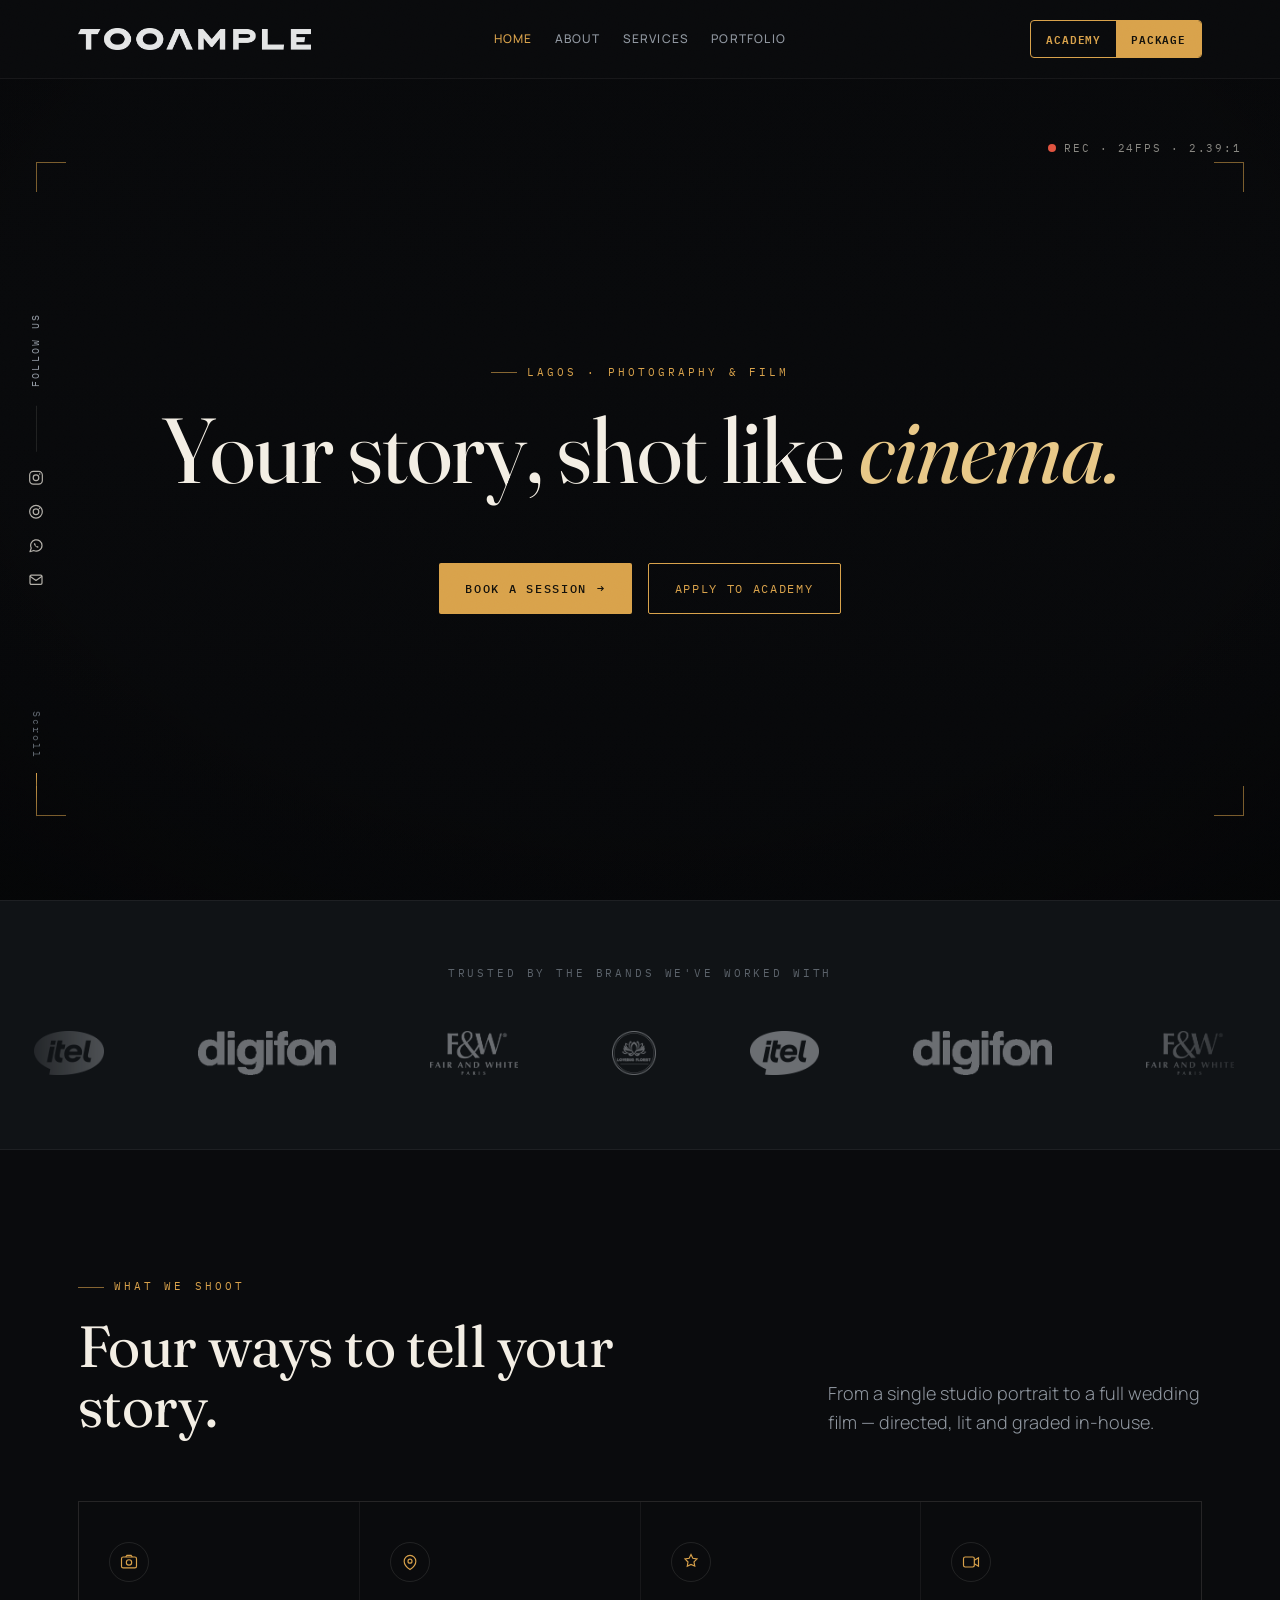
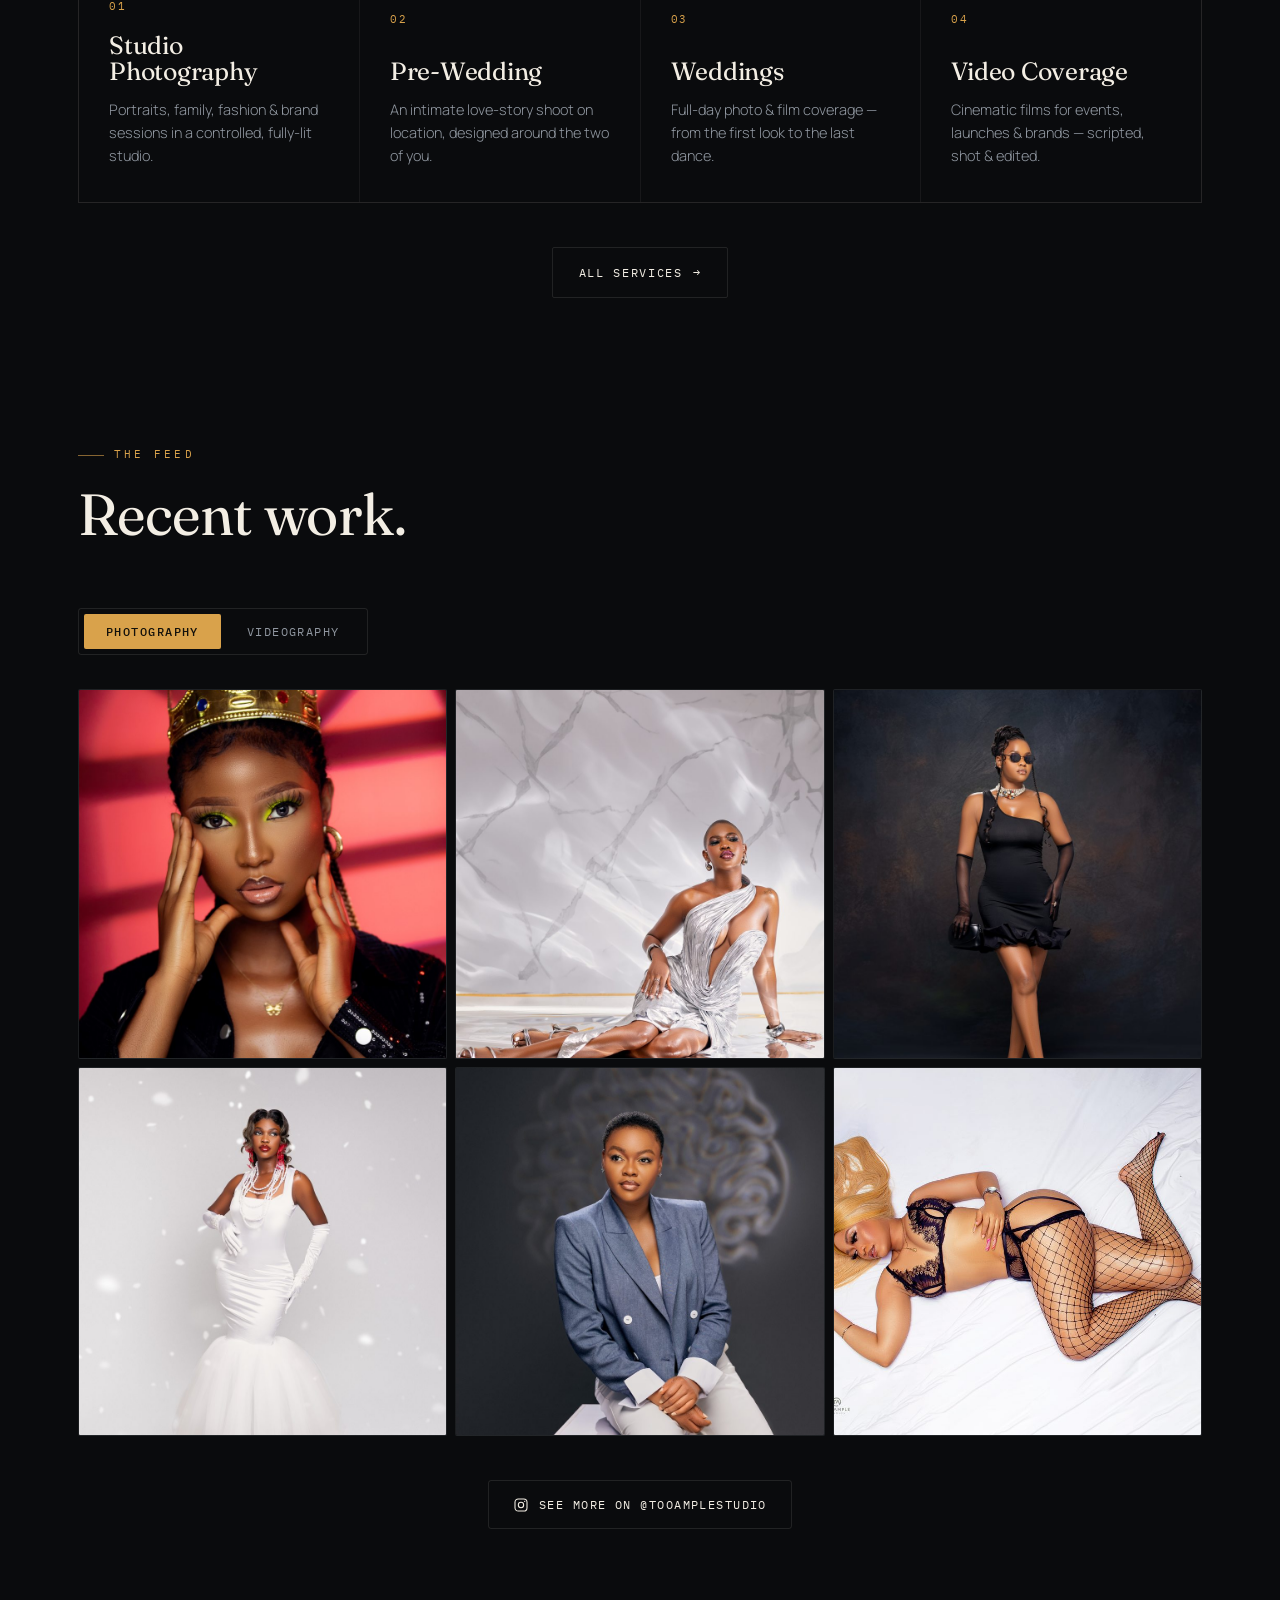
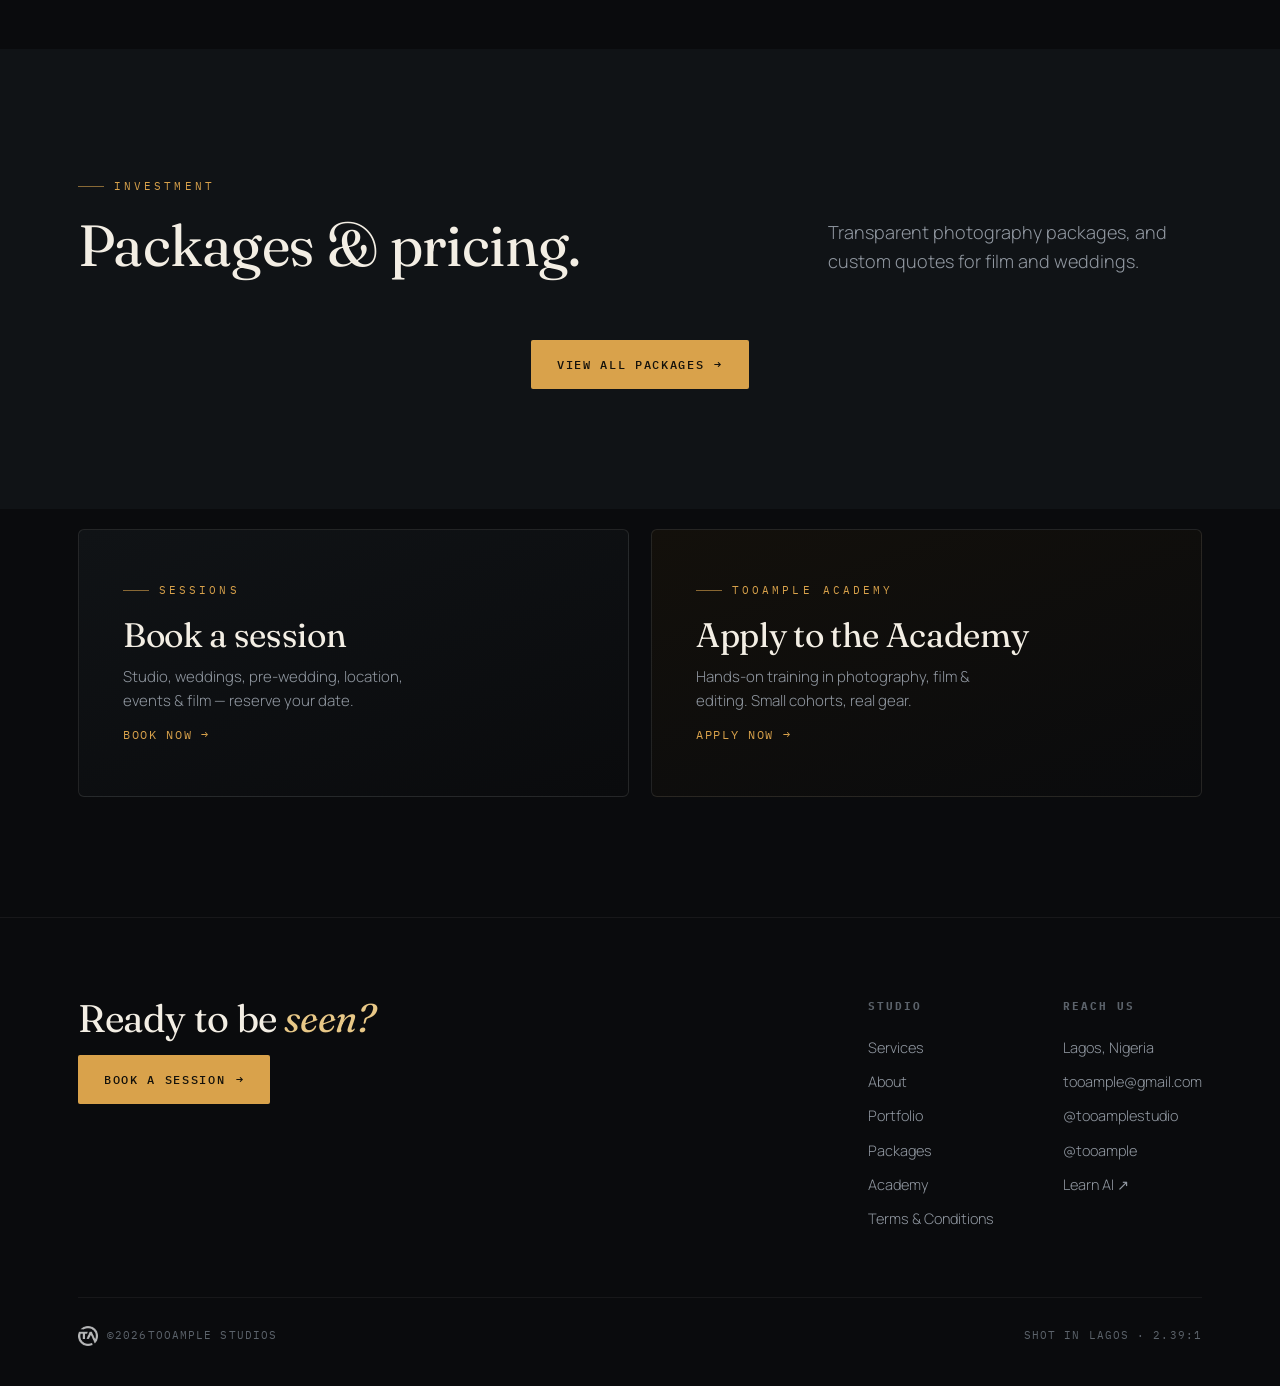
==== commit 97eb7c71: "Add files via upload" ====
--- a/index.html
+++ b/index.html
@@ -7,7 +7,7 @@
 <link rel="preconnect" href="https://fonts.googleapis.com">
 <link rel="preconnect" href="https://fonts.gstatic.com" crossorigin>
 <link href="https://fonts.googleapis.com/css2?family=Fraunces:ital,opsz,wght@0,9..144,300..600;1,9..144,300..500&family=Manrope:wght@300;400;500;600;700&family=IBM+Plex+Mono:wght@400;500&display=swap" rel="stylesheet">
-<link rel="stylesheet" href="styles.css?v=18">
+<link rel="stylesheet" href="styles.css?v=19">
 <link rel="icon" href="Images/tooample-badge.png">
 <link rel="manifest" href="/manifest.webmanifest">
 <meta name="theme-color" content="#0A0B0D">
@@ -80,6 +80,23 @@
     <span class="vf tl"></span><span class="vf tr"></span><span class="vf bl"></span><span class="vf br"></span>
   </div>
   <div class="rec"><span class="dot"></span> REC · 24FPS · 2.39:1</div>
+  <div class="hero-social">
+    <span class="hs-label">Follow us</span>
+    <span class="hs-line"></span>
+    <a href="https://www.instagram.com/tooamplestudio/" target="_blank" rel="noopener" aria-label="Instagram — tooamplestudio">
+      <svg viewBox="0 0 24 24" fill="none" stroke="currentColor" stroke-width="1.8" stroke-linecap="round" stroke-linejoin="round"><rect x="2.5" y="2.5" width="19" height="19" rx="5.5"/><circle cx="12" cy="12" r="4.2"/><circle cx="17.6" cy="6.4" r="1.1" fill="currentColor" stroke="none"/></svg>
+    </a>
+    <a href="https://www.instagram.com/tooample/" target="_blank" rel="noopener" aria-label="Instagram — tooample">
+      <svg viewBox="0 0 24 24" fill="none" stroke="currentColor" stroke-width="1.8" stroke-linecap="round" stroke-linejoin="round"><rect x="2.5" y="2.5" width="19" height="19" rx="9.5"/><circle cx="12" cy="12" r="4.2"/><circle cx="17.2" cy="6.8" r="1.1" fill="currentColor" stroke="none"/></svg>
+    </a>
+    <!-- Update the wa.me number to your WhatsApp business number -->
+    <a href="https://wa.me/2340000000000" target="_blank" rel="noopener" aria-label="WhatsApp">
+      <svg viewBox="0 0 24 24" fill="none" stroke="currentColor" stroke-width="1.8" stroke-linecap="round" stroke-linejoin="round"><path d="M21 11.5a8.5 8.5 0 01-12.4 7.6L3 21l1.9-5.6A8.5 8.5 0 1121 11.5z"/><path d="M8.8 9.2c.3 2.6 3.4 5.7 6 6l1.4-1.4-2.1-1.4-1 .6a5.4 5.4 0 01-2.1-2.1l.6-1-1.4-2.1z" fill="currentColor" stroke="none"/></svg>
+    </a>
+    <a href="mailto:tooample@gmail.com" aria-label="Email">
+      <svg viewBox="0 0 24 24" fill="none" stroke="currentColor" stroke-width="1.8" stroke-linecap="round" stroke-linejoin="round"><rect x="3" y="5" width="18" height="14" rx="2"/><path d="M3.5 7l8.5 6 8.5-6"/></svg>
+    </a>
+  </div>
   <div class="wrap hero-content">
     <span class="eyebrow">Lagos · Photography &amp; Film</span>
     <h1>Your story, shot like <em>cinema.</em></h1>
--- a/styles.css
+++ b/styles.css
@@ -837,12 +837,19 @@
 @media(max-width:680px){
   .nav{display:flex;justify-content:center}
   .nav .nav-cta{display:none}
-  /* full-bleed portrait banner with centered overlay text */
-  .hero{position:relative;display:flex;flex-direction:column;justify-content:center;align-items:stretch;
-    min-height:calc(100vh - 72px);min-height:calc(100svh - 72px);padding:78px 0 24px}
-  .hero-bg-mobile{position:absolute;inset:0;width:100%;height:100%;min-height:0;max-height:none;flex:none;display:block}
-  .hero-bg-mobile::after{content:"";position:absolute;inset:0;z-index:1;
-    background:linear-gradient(180deg,rgba(10,11,13,.62) 0%,rgba(10,11,13,.22) 42%,rgba(10,11,13,.9) 100%)}
-  .hero-content{position:relative;z-index:2;margin-top:0}
-  .hero h1{font-size:40px;margin:12px auto 20px}
-}
+}
+
+
+/* ============================================================
+   HERO v3.1 — true full-screen banner (desktop) + social rail
+   ============================================================ */
+.hero .bar{display:none} /* letterbox bars removed so image fills screen */
+.hero-social{position:absolute;left:28px;top:50%;transform:translateY(-50%);z-index:5;
+  display:flex;flex-direction:column;align-items:center;gap:18px}
+.hs-label{writing-mode:vertical-rl;transform:rotate(180deg);font-family:var(--mono);
+  font-size:9.5px;letter-spacing:.24em;text-transform:uppercase;color:var(--muted)}
+.hs-line{width:1px;height:46px;background:var(--line)}
+.hero-social a{color:var(--ink);opacity:.72;transition:.3s;display:grid;place-items:center}
+.hero-social a:hover{opacity:1;color:var(--gold);transform:translateY(-2px)}
+.hero-social svg{width:16px;height:16px}
+@media(max-width:680px){.hero-social{display:none}}
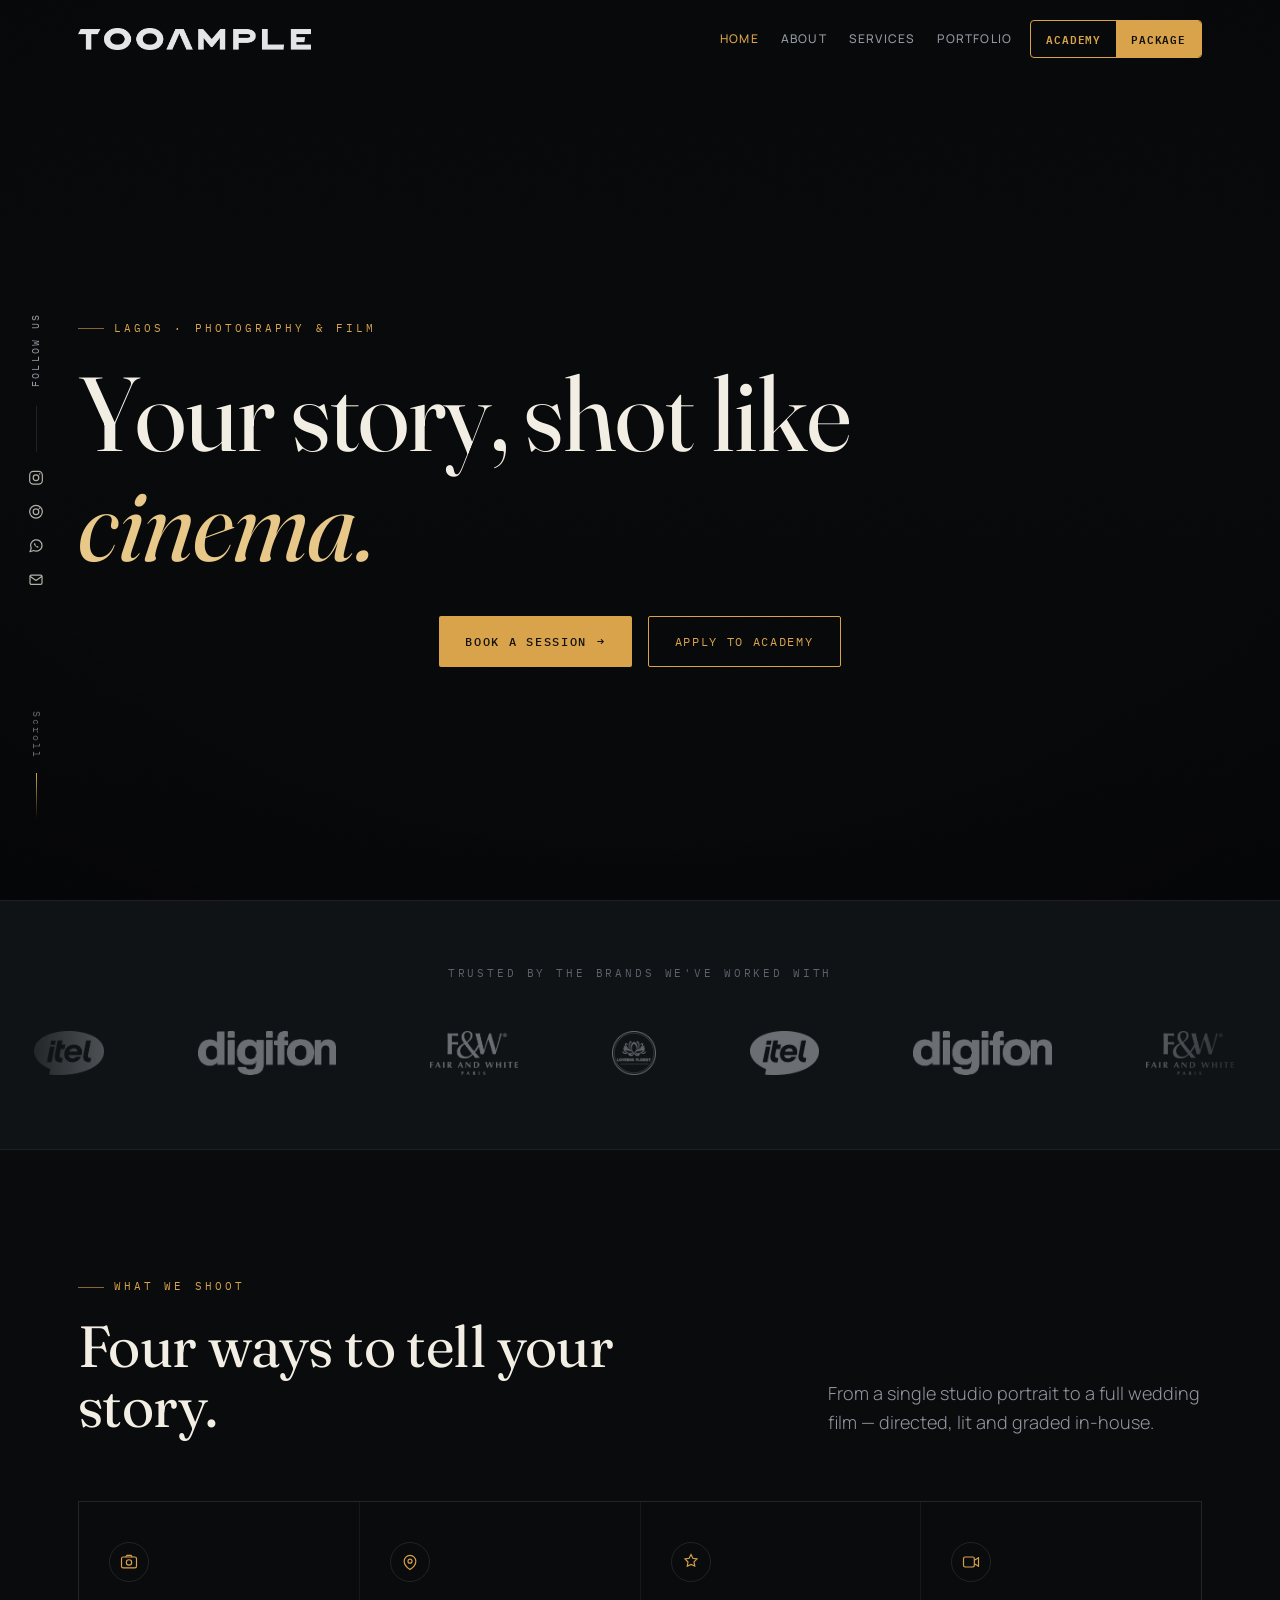
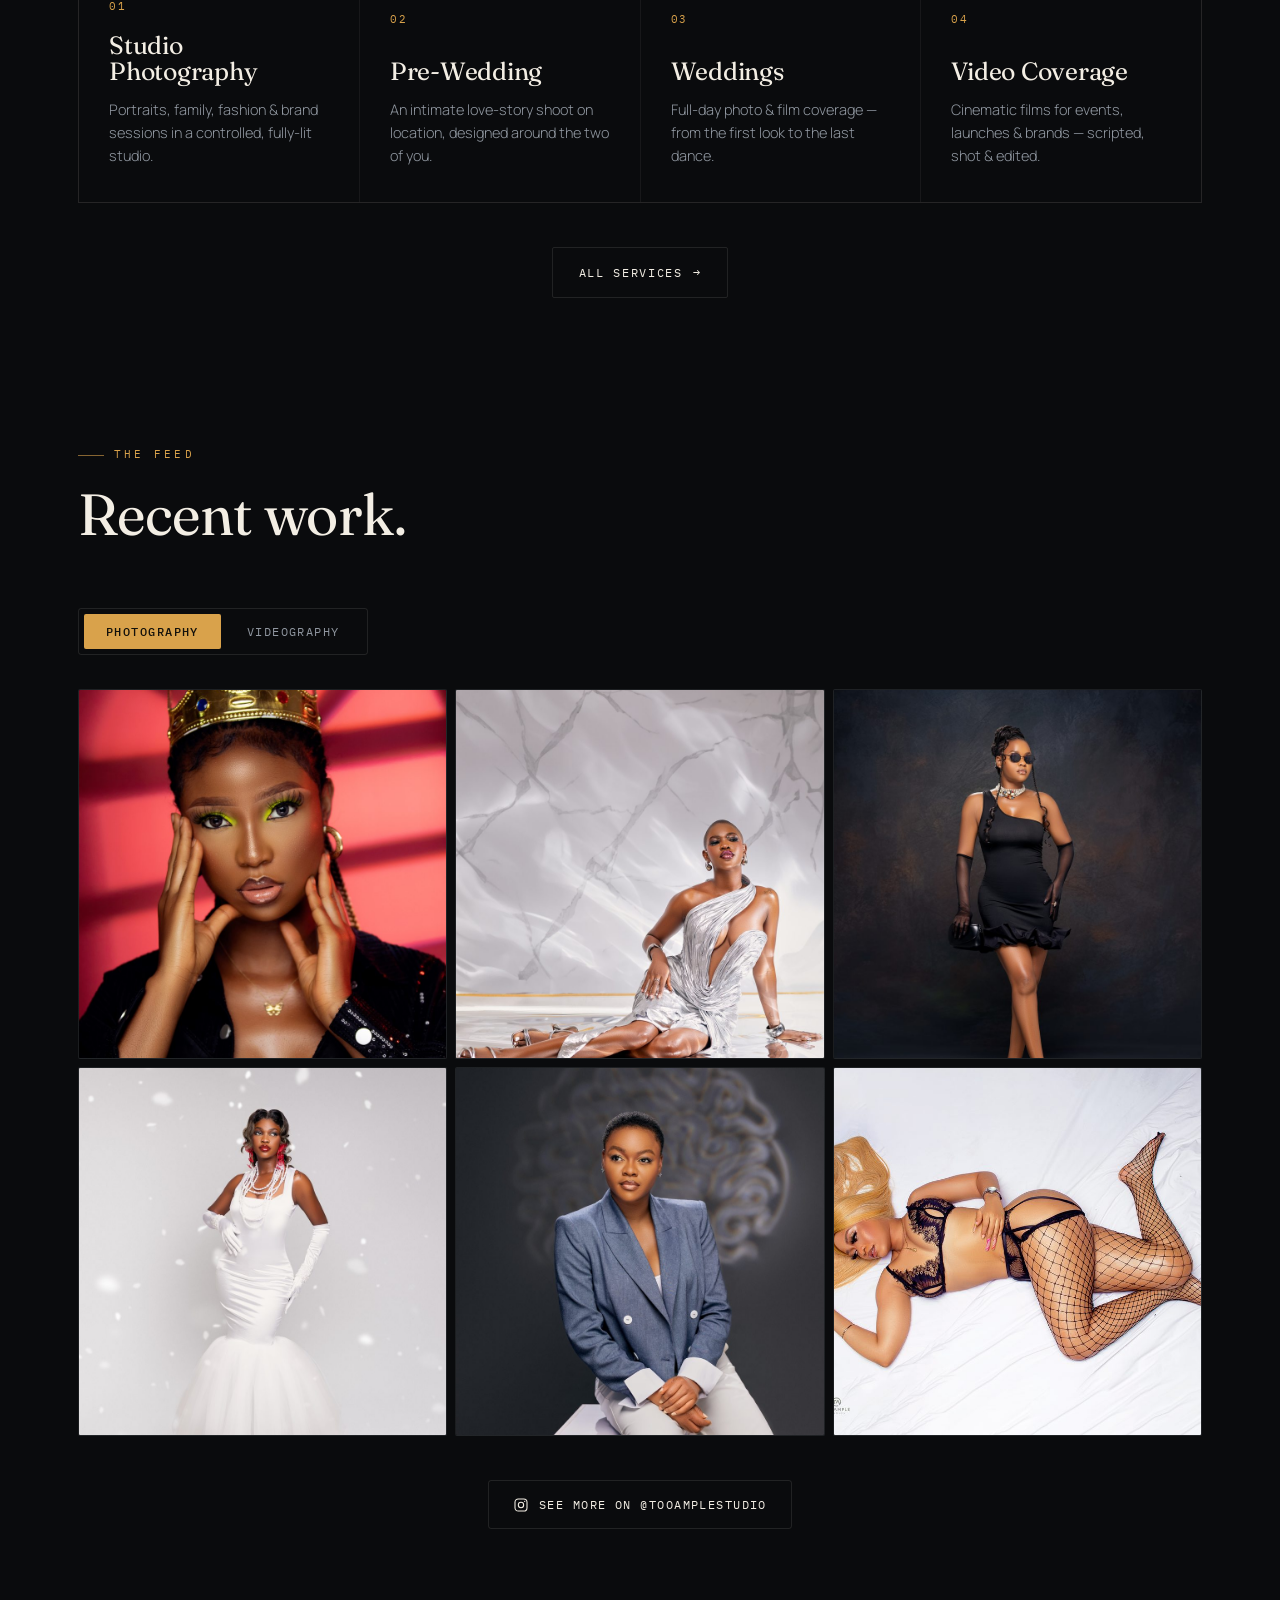
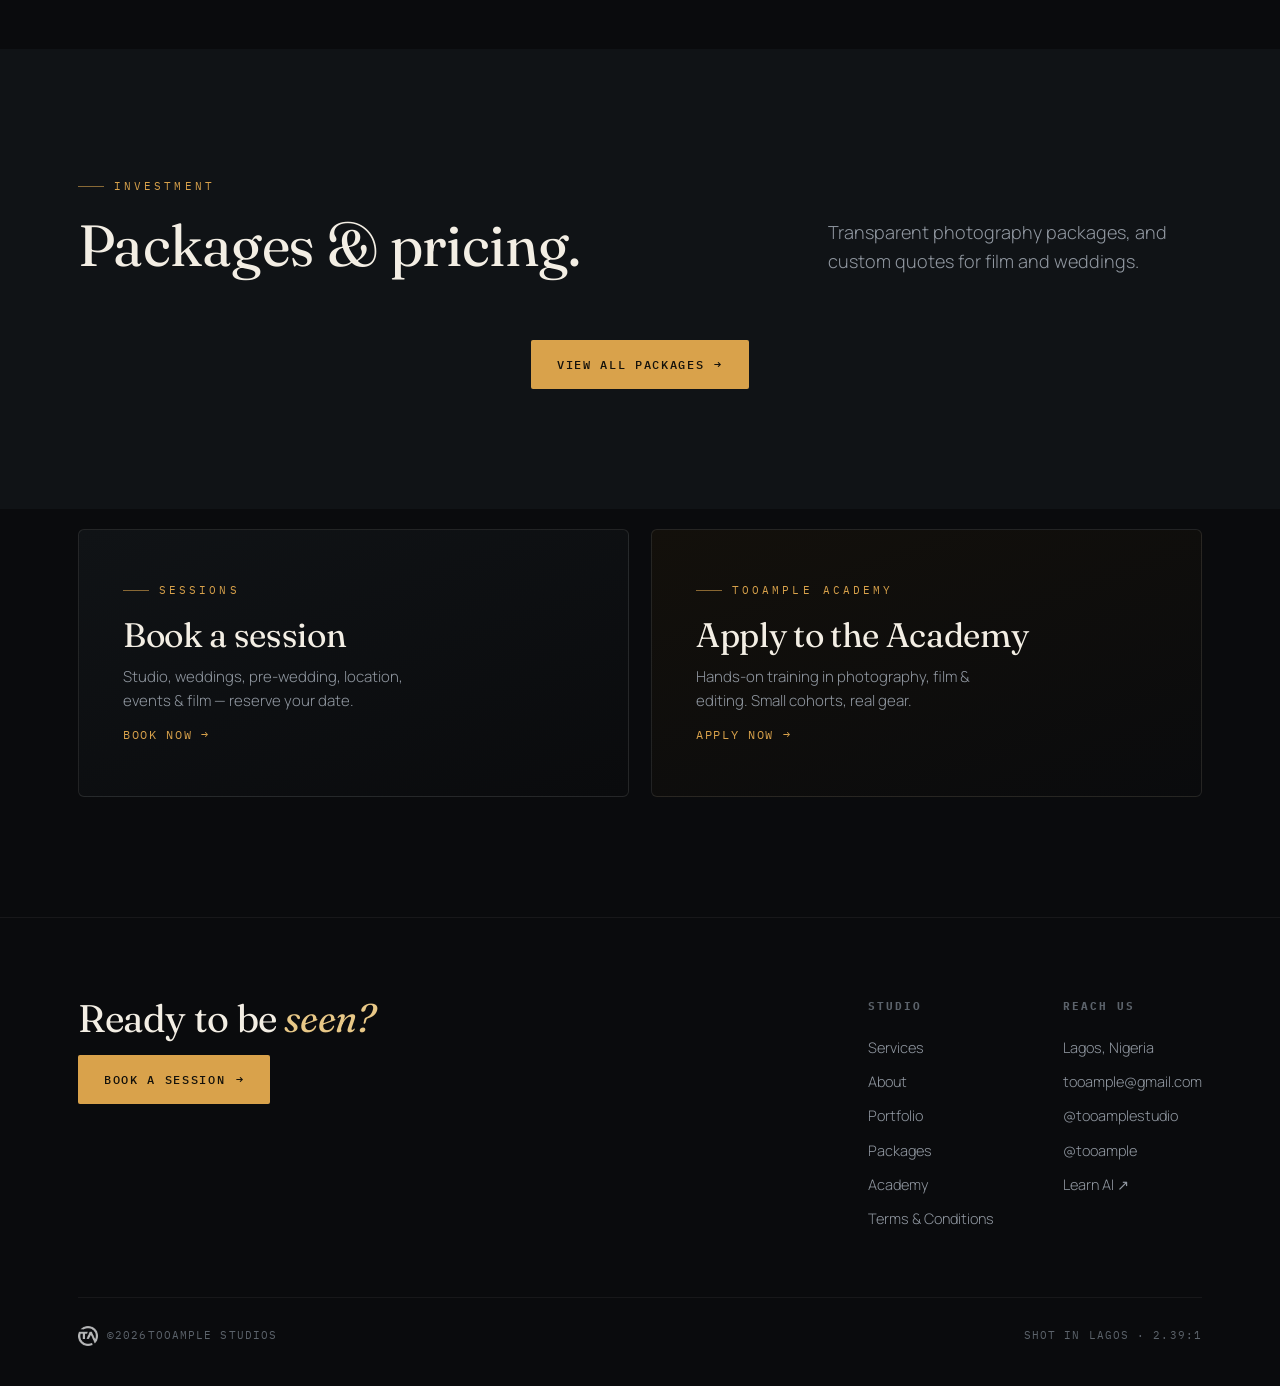
==== commit f553c504: "Add files via upload" ====
--- a/index.html
+++ b/index.html
@@ -7,7 +7,7 @@
 <link rel="preconnect" href="https://fonts.googleapis.com">
 <link rel="preconnect" href="https://fonts.gstatic.com" crossorigin>
 <link href="https://fonts.googleapis.com/css2?family=Fraunces:ital,opsz,wght@0,9..144,300..600;1,9..144,300..500&family=Manrope:wght@300;400;500;600;700&family=IBM+Plex+Mono:wght@400;500&display=swap" rel="stylesheet">
-<link rel="stylesheet" href="styles.css?v=19">
+<link rel="stylesheet" href="styles.css?v=20">
 <link rel="icon" href="Images/tooample-badge.png">
 <link rel="manifest" href="/manifest.webmanifest">
 <meta name="theme-color" content="#0A0B0D">
@@ -76,10 +76,6 @@
   <div class="hero-vignette"></div>
   <div class="bar top"></div>
   <div class="bar bot"></div>
-  <div class="viewfinder">
-    <span class="vf tl"></span><span class="vf tr"></span><span class="vf bl"></span><span class="vf br"></span>
-  </div>
-  <div class="rec"><span class="dot"></span> REC · 24FPS · 2.39:1</div>
   <div class="hero-social">
     <span class="hs-label">Follow us</span>
     <span class="hs-line"></span>
--- a/styles.css
+++ b/styles.css
@@ -77,14 +77,10 @@
 /* ---------- nav ---------- */
 header{
   position:fixed;top:0;left:0;right:0;z-index:100;
-  transition:.4s;
-  background:rgba(10,11,13,0.94);
-  backdrop-filter:blur(14px);
-  -webkit-backdrop-filter:blur(14px);
-  border-bottom:1px solid var(--line-soft);
-}
-header.scrolled{background:rgba(10,11,13,0.98)}
-.nav{display:grid;grid-template-columns:1fr auto 1fr;align-items:center;height:78px}
+  transition:.4s;border-bottom:1px solid transparent;
+}
+header.scrolled{background:rgba(10,11,13,0.92);backdrop-filter:blur(14px);-webkit-backdrop-filter:blur(14px);border-bottom:1px solid var(--line-soft)}
+.nav{display:flex;align-items:center;justify-content:flex-start;height:78px}
 .nav .brand{justify-self:start}
 .nav .nav-links{justify-self:center}
 .nav > .nav-cta{justify-self:end}
@@ -823,16 +819,10 @@
 /* ============================================================
    HERO v3 — full-bleed banner, centered content + centered nav
    ============================================================ */
-/* centered header: brand | menu | cta */
-.nav{display:grid;grid-template-columns:1fr auto 1fr}
-.nav .brand{justify-self:start}
-.nav .nav-links{justify-self:center}
-.nav .nav-cta{justify-self:end;margin-left:0}
-
-/* centered hero content over full-bleed slideshow */
-.hero-content{display:flex;flex-direction:column;align-items:center;text-align:center}
-.hero h1{font-size:clamp(48px,7.2vw,112px);max-width:1000px}
-.hero-actions{justify-content:center}
+/* header: brand left, menu + cta together on the right */
+.nav{justify-content:flex-start}
+.nav .brand{margin-right:auto}
+.nav .nav-cta{margin-left:18px}
 
 @media(max-width:680px){
   .nav{display:flex;justify-content:center}
@@ -853,3 +843,13 @@
 .hero-social a:hover{opacity:1;color:var(--gold);transform:translateY(-2px)}
 .hero-social svg{width:16px;height:16px}
 @media(max-width:680px){.hero-social{display:none}}
+
+
+/* HERO v3.2 — mobile back to left-aligned title + stacked buttons */
+@media(max-width:680px){
+  .hero{text-align:left}
+  .hero-content{text-align:left}
+  .hero h1{margin:12px 0 18px}
+  .hero-actions{flex-direction:column;align-items:stretch}
+  .hero-actions .btn{justify-content:center}
+}
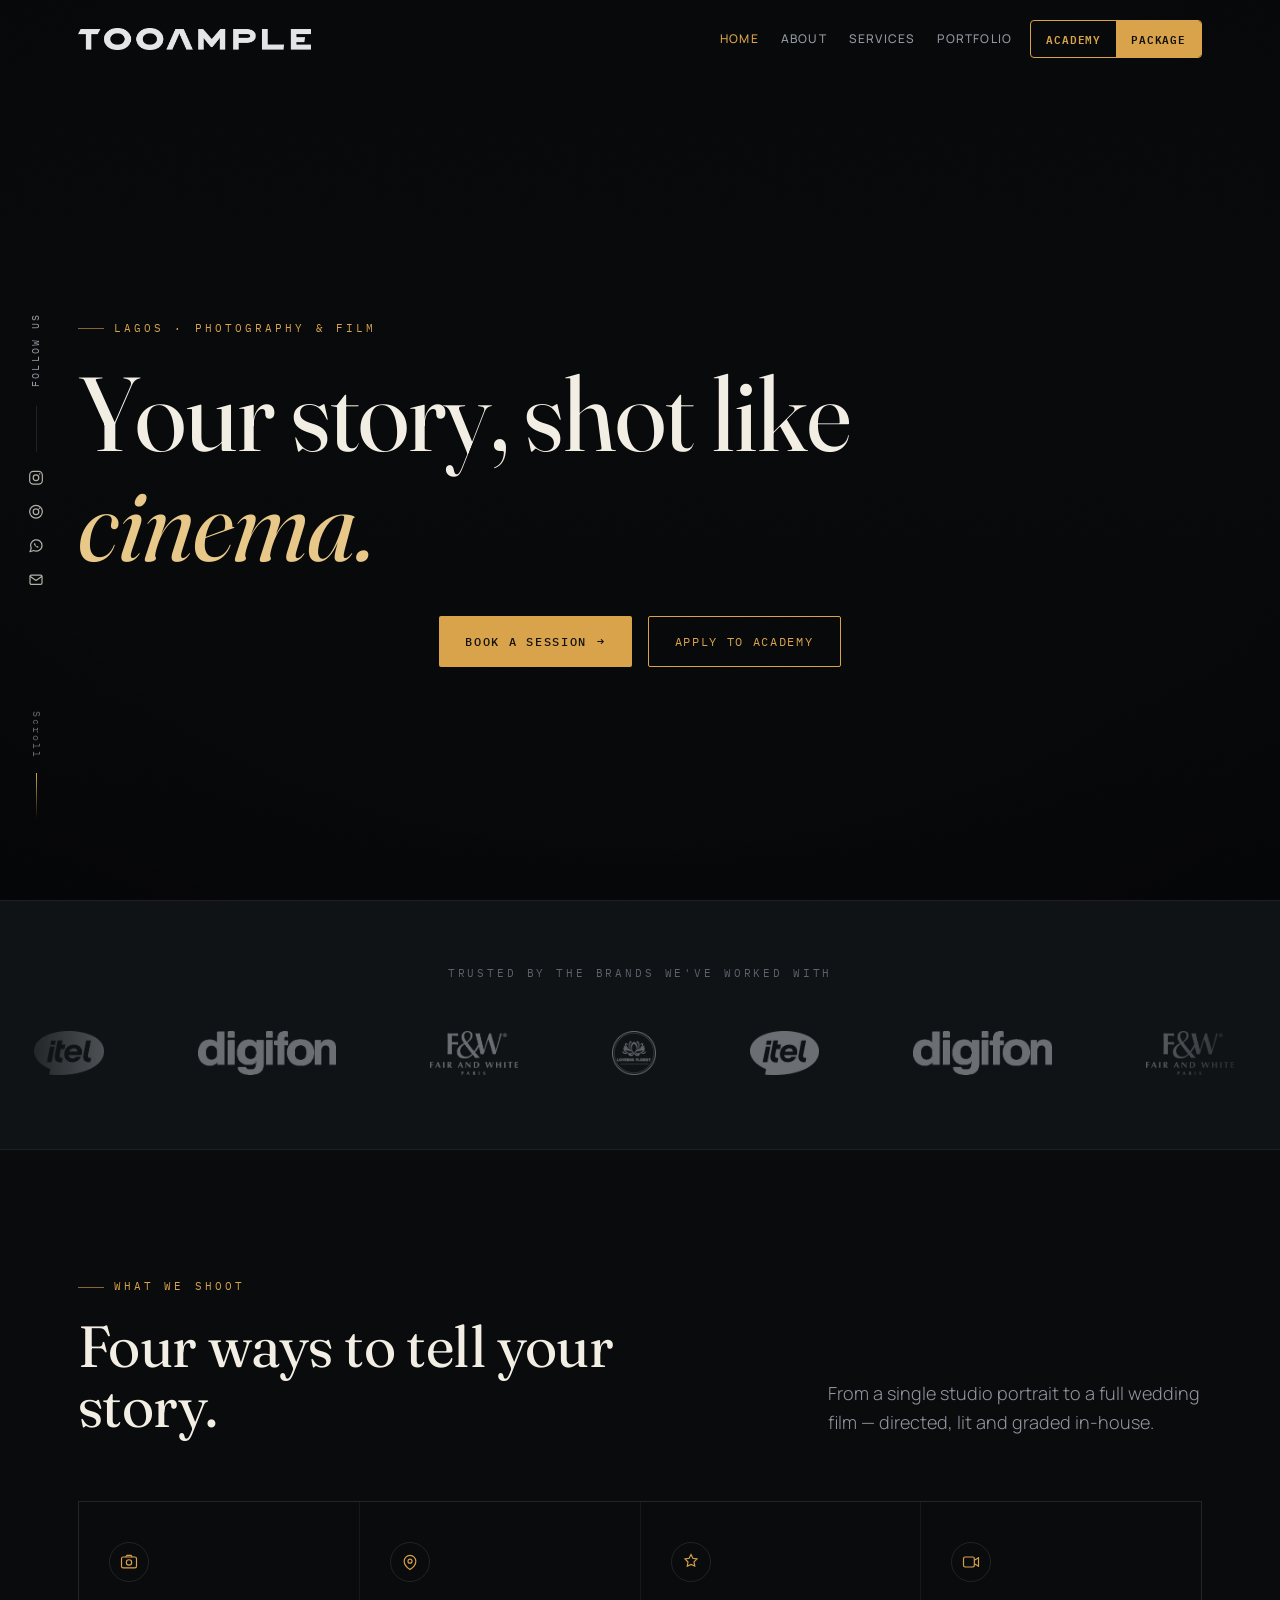
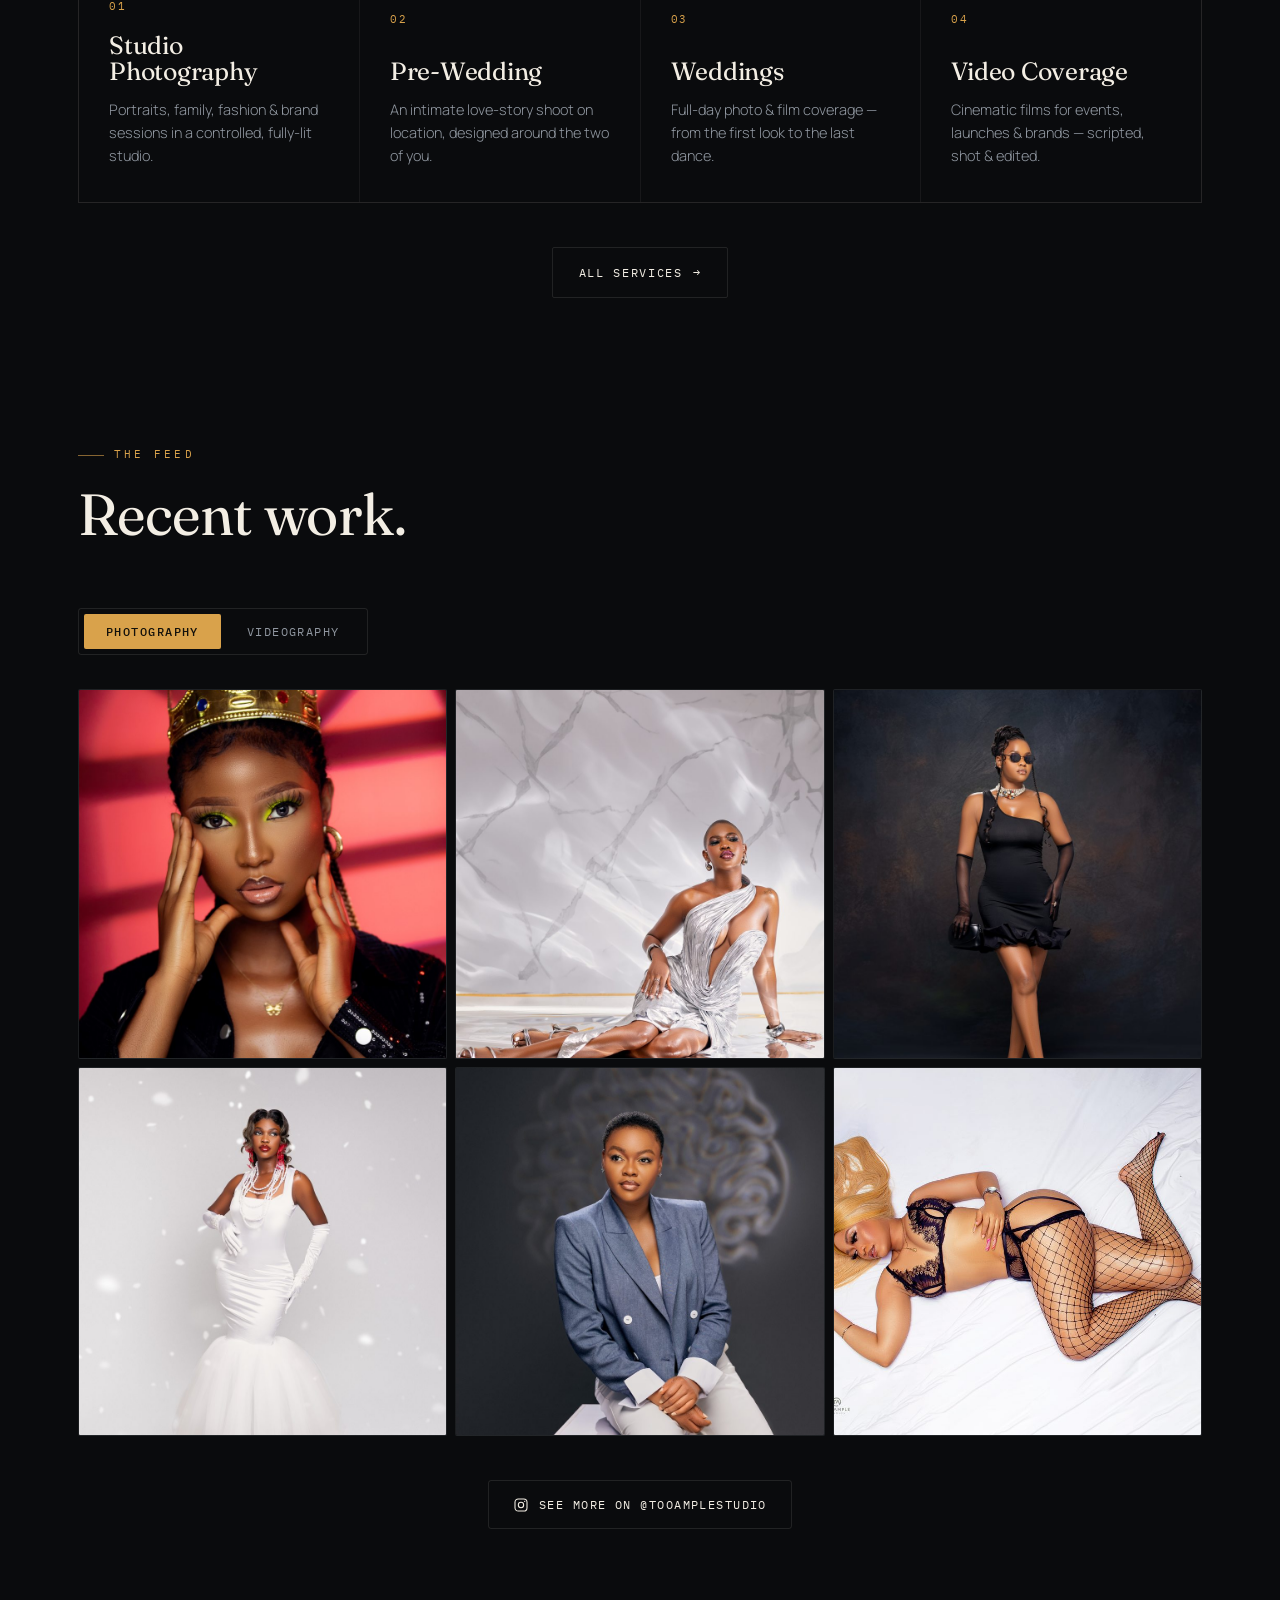
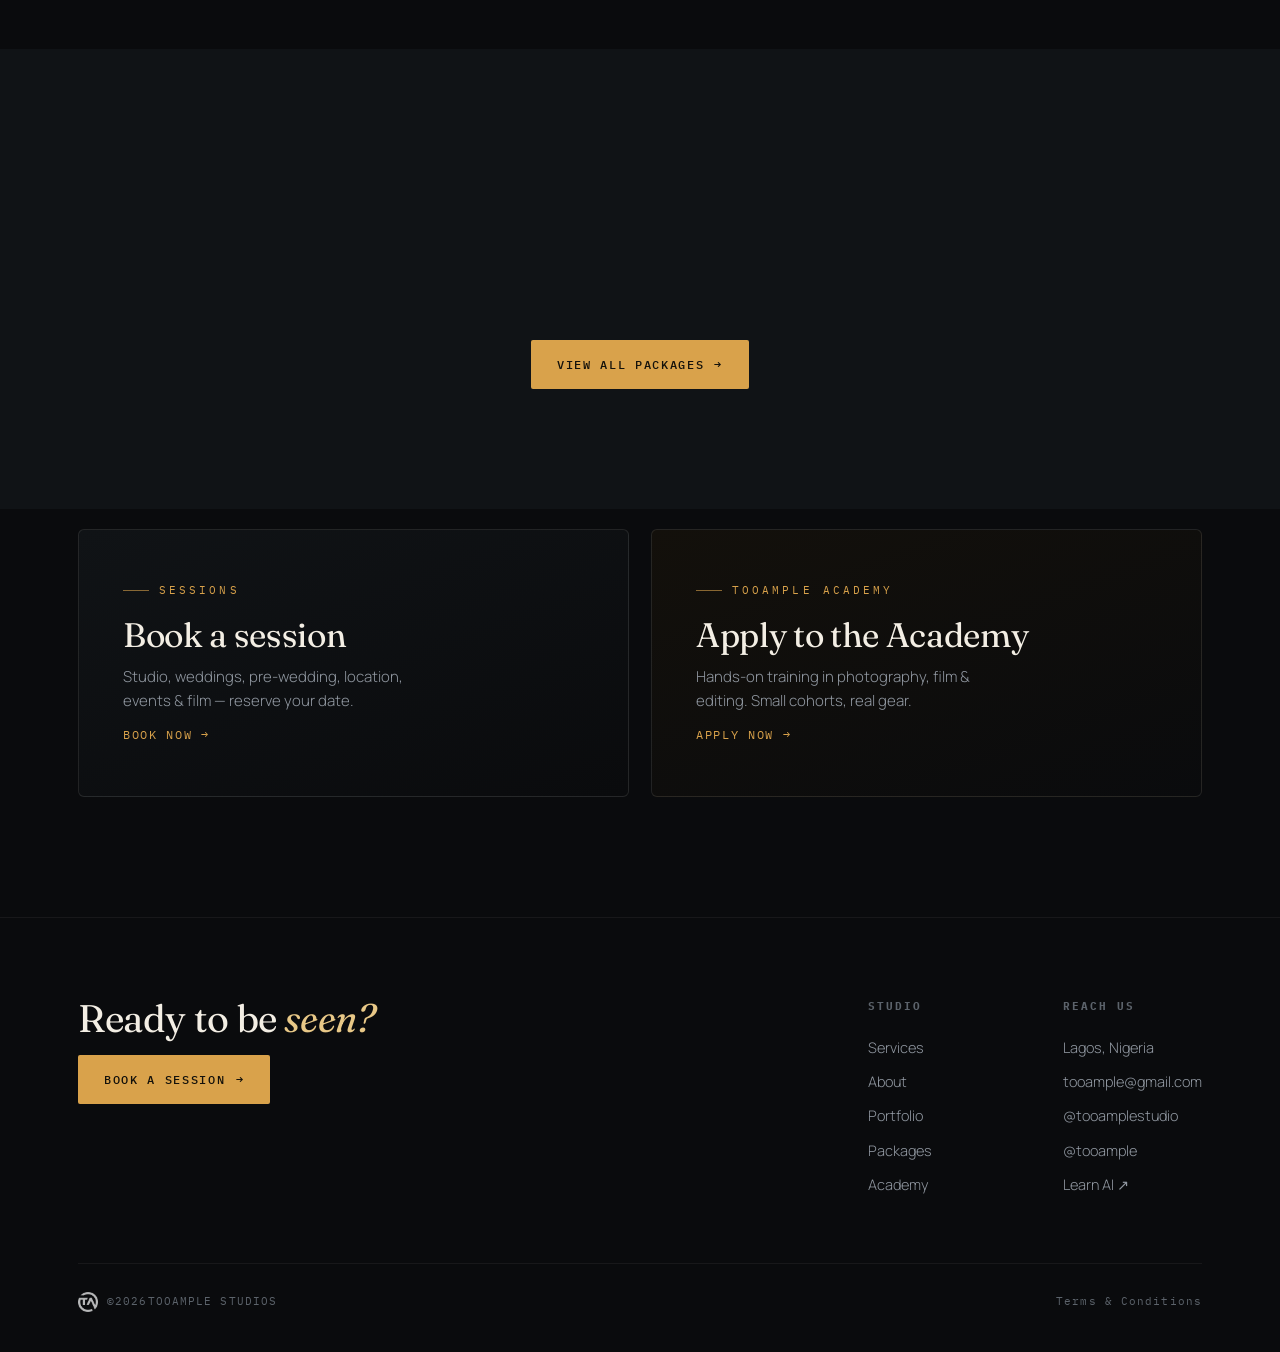
==== commit 5c79c495: "Add files via upload" ====
--- a/index.html
+++ b/index.html
@@ -7,7 +7,7 @@
 <link rel="preconnect" href="https://fonts.googleapis.com">
 <link rel="preconnect" href="https://fonts.gstatic.com" crossorigin>
 <link href="https://fonts.googleapis.com/css2?family=Fraunces:ital,opsz,wght@0,9..144,300..600;1,9..144,300..500&family=Manrope:wght@300;400;500;600;700&family=IBM+Plex+Mono:wght@400;500&display=swap" rel="stylesheet">
-<link rel="stylesheet" href="styles.css?v=20">
+<link rel="stylesheet" href="styles.css?v=21">
 <link rel="icon" href="Images/tooample-badge.png">
 <link rel="manifest" href="/manifest.webmanifest">
 <meta name="theme-color" content="#0A0B0D">
@@ -86,7 +86,7 @@
       <svg viewBox="0 0 24 24" fill="none" stroke="currentColor" stroke-width="1.8" stroke-linecap="round" stroke-linejoin="round"><rect x="2.5" y="2.5" width="19" height="19" rx="9.5"/><circle cx="12" cy="12" r="4.2"/><circle cx="17.2" cy="6.8" r="1.1" fill="currentColor" stroke="none"/></svg>
     </a>
     <!-- Update the wa.me number to your WhatsApp business number -->
-    <a href="https://wa.me/2340000000000" target="_blank" rel="noopener" aria-label="WhatsApp">
+    <a href="https://wa.me/2348069025479" target="_blank" rel="noopener" aria-label="WhatsApp">
       <svg viewBox="0 0 24 24" fill="none" stroke="currentColor" stroke-width="1.8" stroke-linecap="round" stroke-linejoin="round"><path d="M21 11.5a8.5 8.5 0 01-12.4 7.6L3 21l1.9-5.6A8.5 8.5 0 1121 11.5z"/><path d="M8.8 9.2c.3 2.6 3.4 5.7 6 6l1.4-1.4-2.1-1.4-1 .6a5.4 5.4 0 01-2.1-2.1l.6-1-1.4-2.1z" fill="currentColor" stroke="none"/></svg>
     </a>
     <a href="mailto:tooample@gmail.com" aria-label="Email">
@@ -191,7 +191,7 @@
       <div class="video-grid" id="videoGrid">
         <div class="vcard" data-yt="mRAsGrjC_C0"><div class="vplay"><span><svg viewBox="0 0 24 24" fill="currentColor"><path d="M8 5v14l11-7z"/></svg></span></div><span class="vtag">Music Video</span></div>
         <div class="vcard" data-yt="0bDZeD8MZGs"><div class="vplay"><span><svg viewBox="0 0 24 24" fill="currentColor"><path d="M8 5v14l11-7z"/></svg></span></div><span class="vtag">Music Video</span></div>
-        <div class="vcard" data-yt=""><div class="vph">[ Add YouTube link ]</div><div class="vplay"><span><svg viewBox="0 0 24 24" fill="currentColor"><path d="M8 5v14l11-7z"/></svg></span></div><span class="vtag">Wedding Film</span></div>
+        <div class="vcard" data-yt="_xIONES1FVU"><div class="vplay"><span><svg viewBox="0 0 24 24" fill="currentColor"><path d="M8 5v14l11-7z"/></svg></span></div><span class="vtag">Wedding Film</span></div>
       </div>
       <p class="pane-note">Send your YouTube links and these fill in automatically.</p>
     </div>
@@ -253,7 +253,6 @@
           <a href="portfolio.html">Portfolio</a>
           <a href="packages.html">Packages</a>
           <a href="academy.html">Academy</a>
-          <a href="terms.html">Terms &amp; Conditions</a>
         </div>
         <div class="fcol">
           <h4>Reach us</h4>
@@ -267,7 +266,7 @@
     </div>
     <div class="foot-bot">
       <span class="foot-copy"><img src="Images/tooample-badge.png" alt="" class="foot-badge" />© <span id="yr"></span> TOOAMPLE STUDIOS</span>
-      <span>SHOT IN LAGOS · 2.39:1</span>
+      <a href="terms.html" class="foot-terms">Terms &amp; Conditions</a>
     </div>
   </div>
 </footer>
--- a/styles.css
+++ b/styles.css
@@ -93,7 +93,6 @@
 .nav-links{display:flex;align-items:center;gap:22px}
 .nav-links a:not(.acad):not(.bookings){font-size:12px;text-transform:uppercase;letter-spacing:.1em}
 .nav-links a.active:not(.acad):not(.bookings){color:var(--gold)}
-.nav-cta a.acad.active{background:var(--gold);color:#13110B}
 @media(max-width:1080px){
   .nav-links{gap:14px}
   .nav-links a:not(.acad):not(.bookings){font-size:12.5px}
@@ -853,3 +852,9 @@
   .hero-actions{flex-direction:column;align-items:stretch}
   .hero-actions .btn{justify-content:center}
 }
+
+
+/* modal centering + footer terms link */
+.form-modal .fm-card{margin:auto}
+.foot-terms{color:inherit;text-decoration:none;transition:.3s}
+.foot-terms:hover{color:var(--gold)}
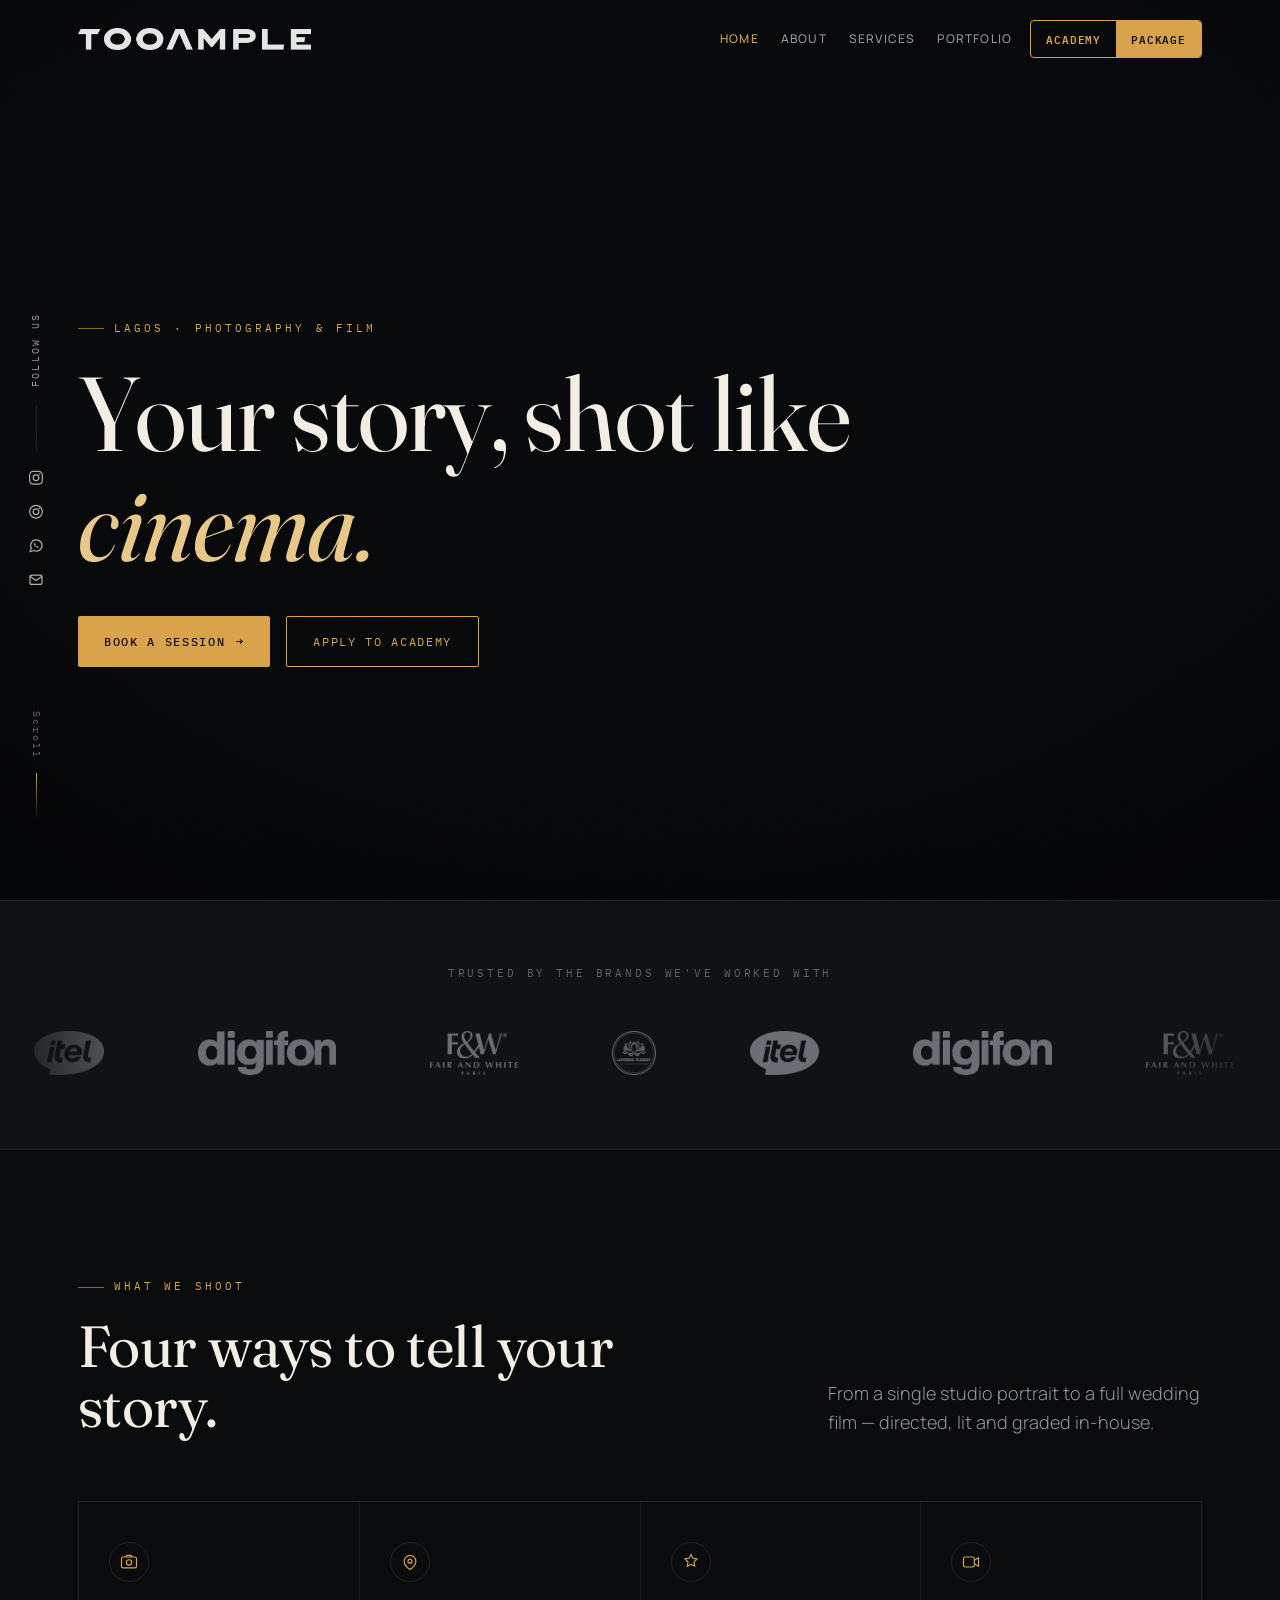
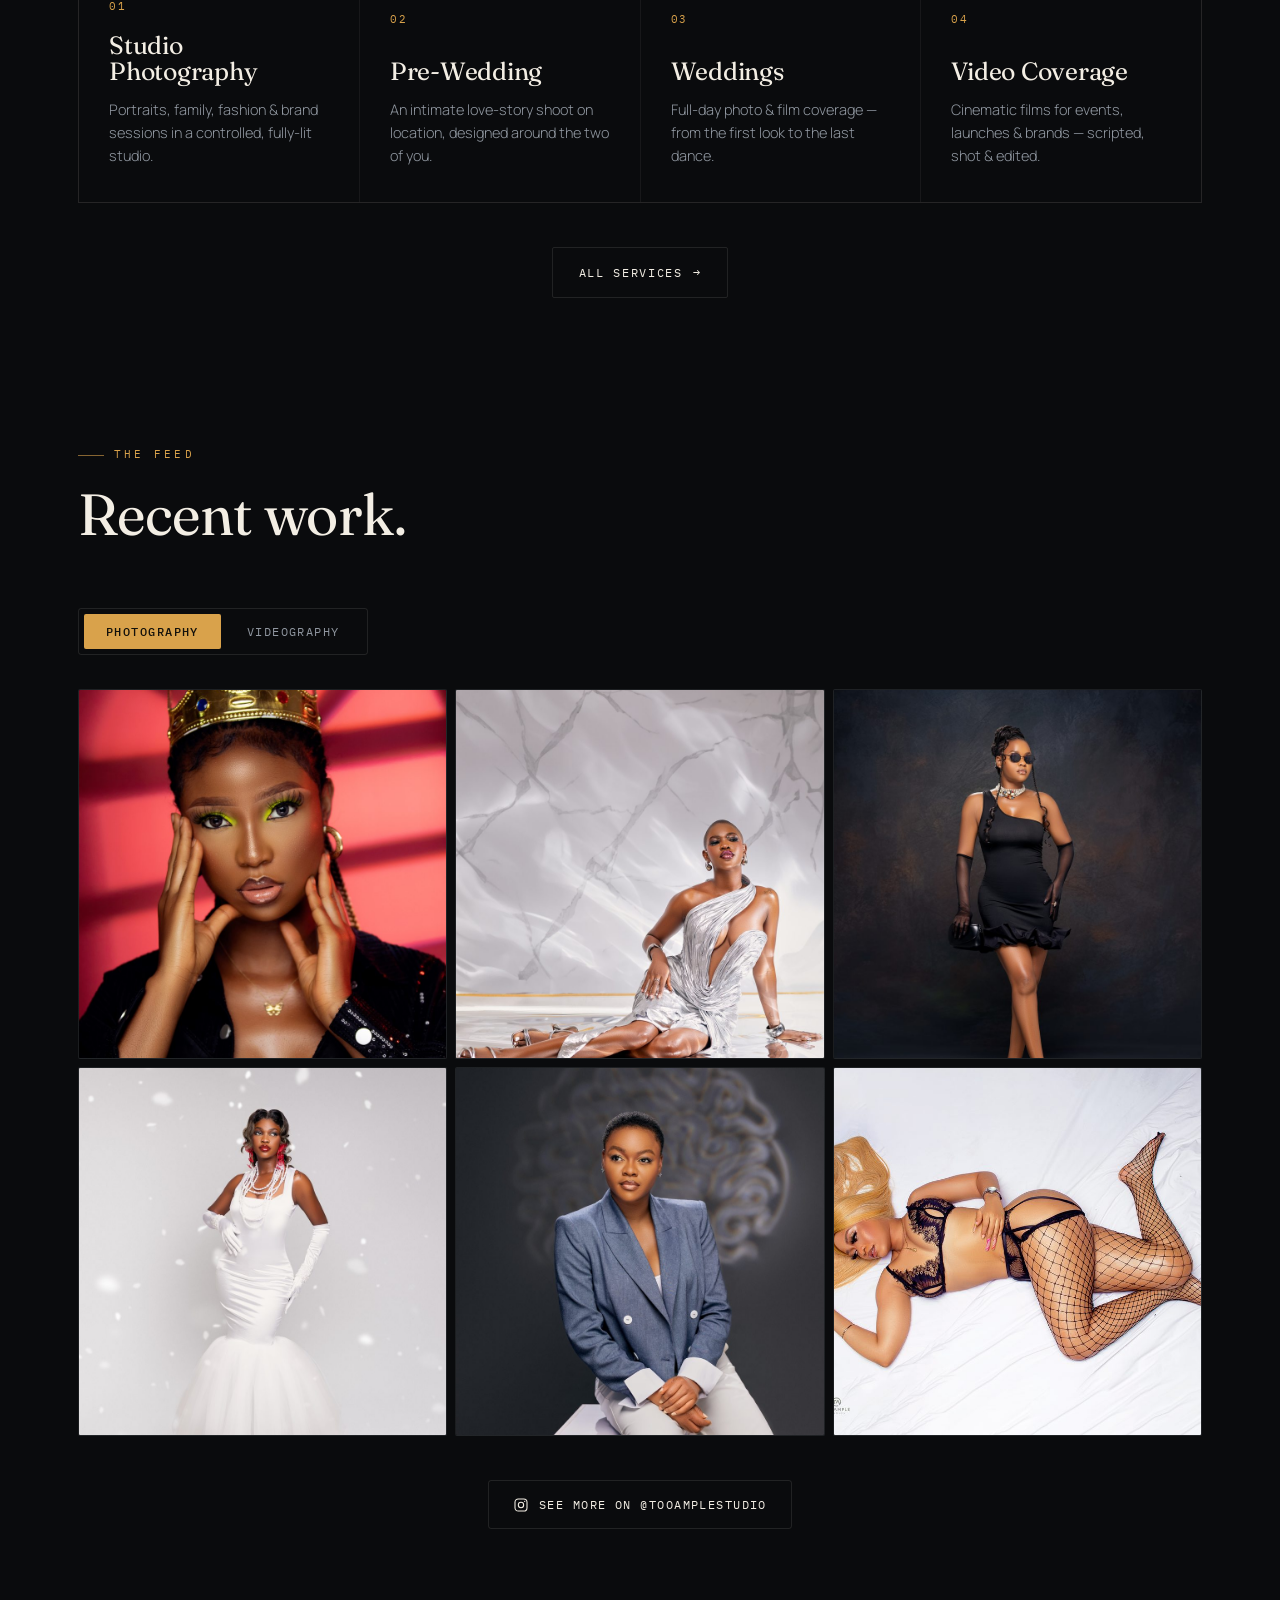
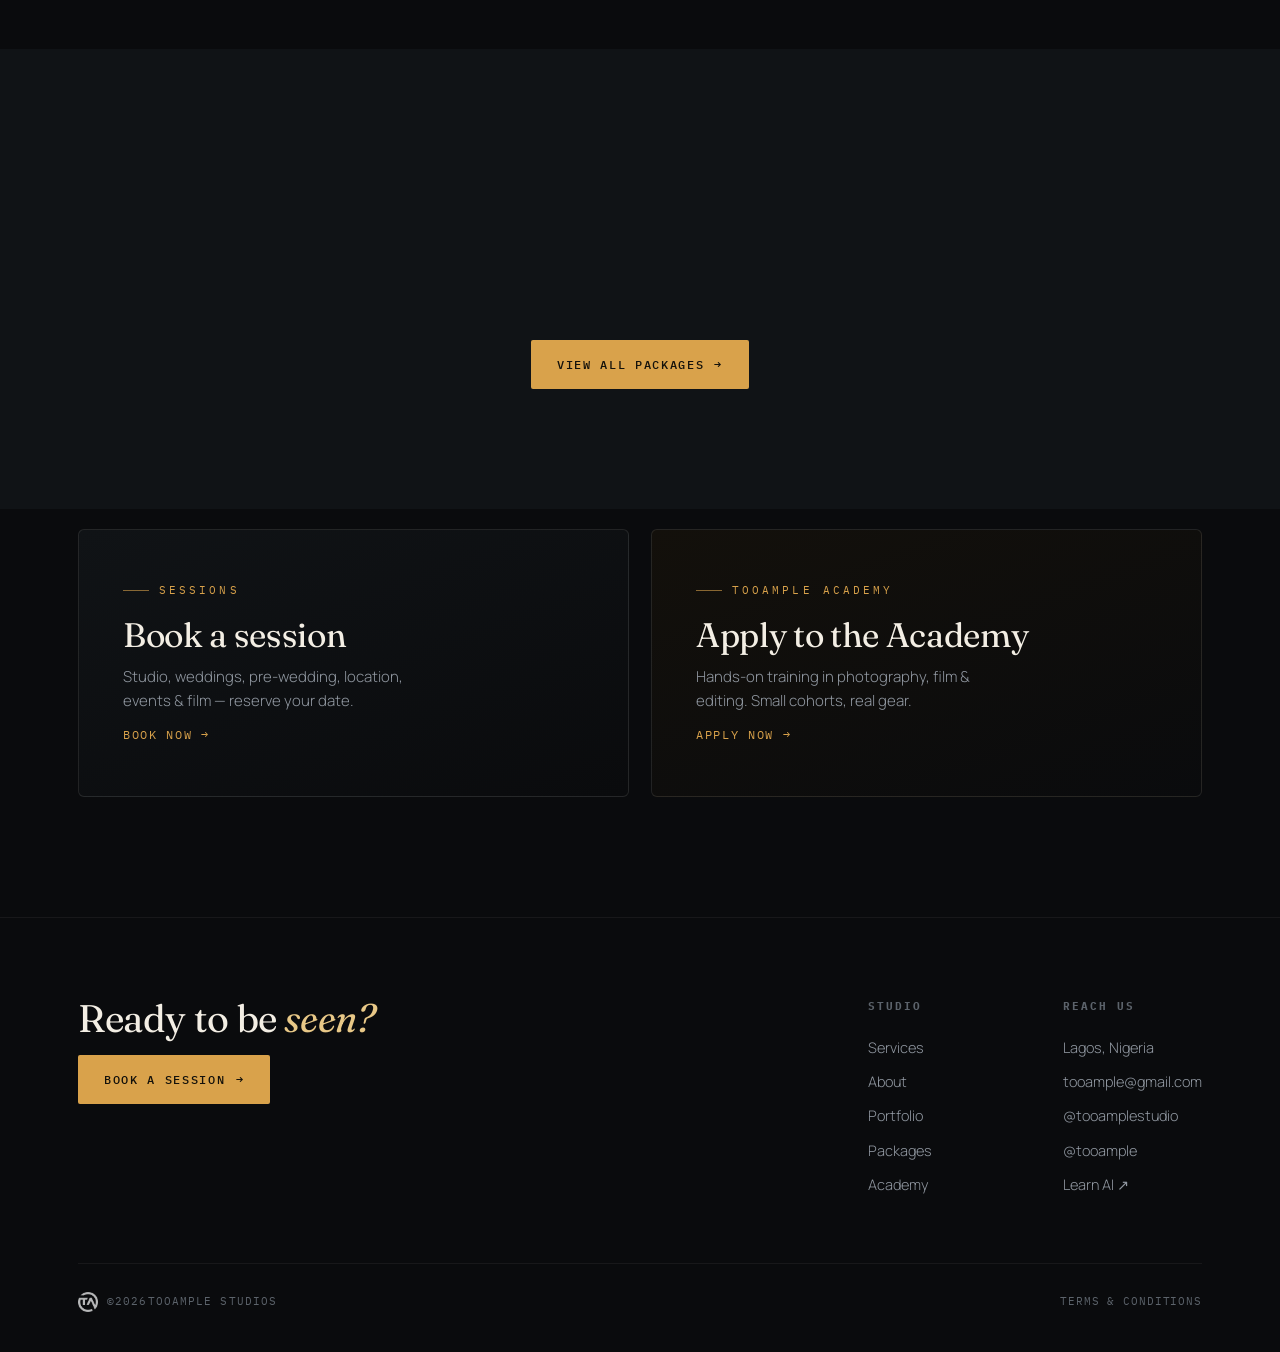
==== commit 6040f7df: "Add files via upload" ====
--- a/index.html
+++ b/index.html
@@ -7,7 +7,7 @@
 <link rel="preconnect" href="https://fonts.googleapis.com">
 <link rel="preconnect" href="https://fonts.gstatic.com" crossorigin>
 <link href="https://fonts.googleapis.com/css2?family=Fraunces:ital,opsz,wght@0,9..144,300..600;1,9..144,300..500&family=Manrope:wght@300;400;500;600;700&family=IBM+Plex+Mono:wght@400;500&display=swap" rel="stylesheet">
-<link rel="stylesheet" href="styles.css?v=21">
+<link rel="stylesheet" href="styles.css?v=22">
 <link rel="icon" href="Images/tooample-badge.png">
 <link rel="manifest" href="/manifest.webmanifest">
 <meta name="theme-color" content="#0A0B0D">
--- a/styles.css
+++ b/styles.css
@@ -807,11 +807,6 @@
    ============================================================ */
 @media(min-width:681px){
   .hero-bg-desktop::after{content:"";position:absolute;inset:0;background:linear-gradient(180deg,rgba(5,6,8,.52),rgba(5,6,8,.38) 45%,rgba(5,6,8,.72));z-index:1}
-  .hero-inner{display:flex;flex-direction:column;align-items:center;text-align:center;gap:0}
-  .hero-copy{display:flex;flex-direction:column;align-items:center}
-  .hero-copy .eyebrow{justify-content:center}
-  .hero-copy h1{font-size:clamp(56px,7.4vw,118px);line-height:1.02;max-width:13ch;margin:26px 0 38px;text-shadow:0 4px 40px rgba(0,0,0,.55)}
-  .hero-actions{justify-content:center}
 }
 
 
@@ -856,5 +851,21 @@
 
 /* modal centering + footer terms link */
 .form-modal .fm-card{margin:auto}
-.foot-terms{color:inherit;text-decoration:none;transition:.3s}
+.foot-terms{color:inherit;text-decoration:none;transition:.3s;text-transform:uppercase;letter-spacing:.08em}
 .foot-terms:hover{color:var(--gold)}
+
+
+/* compact modals on mobile (desktop unchanged) */
+@media(max-width:680px){
+  .fm-title{font-size:18px;margin:4px 0 12px}
+  .fm-card .btn{padding:13px 18px;font-size:11px}
+  .fm-card .tuition-banner{padding:11px 14px;margin-bottom:14px}
+  .fm-card .tb-amt{font-size:21px}
+  .prod-hero{aspect-ratio:1.9/1}
+  .prod-desc{font-size:13.5px;line-height:1.6;margin:10px 0 12px}
+  .prod-includes{gap:6px;margin-bottom:16px}
+  .prod-includes li{font-size:9.5px;padding:5px 8px}
+  #prodDetailView .prod-price{font-size:20px}
+  .quote-note{font-size:10px;margin-top:10px}
+  .pay-head h3{font-size:19px}
+}
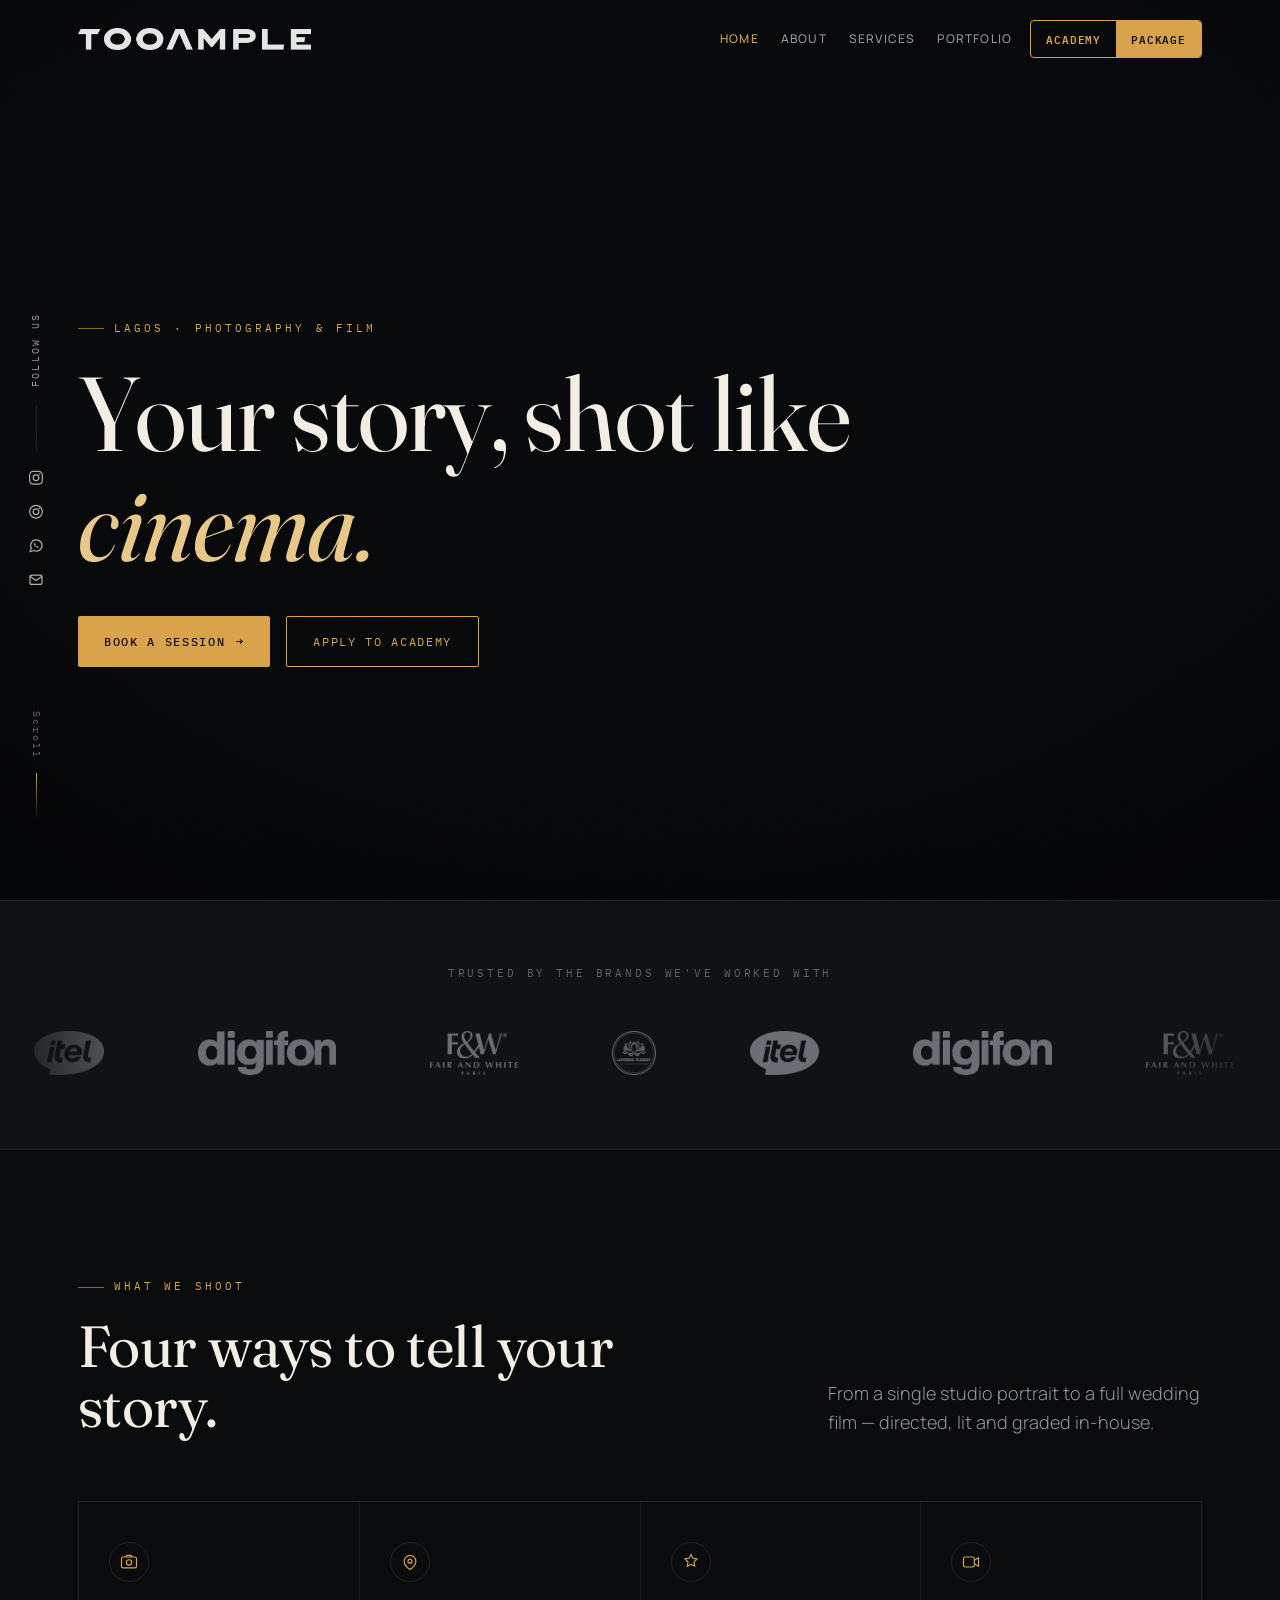
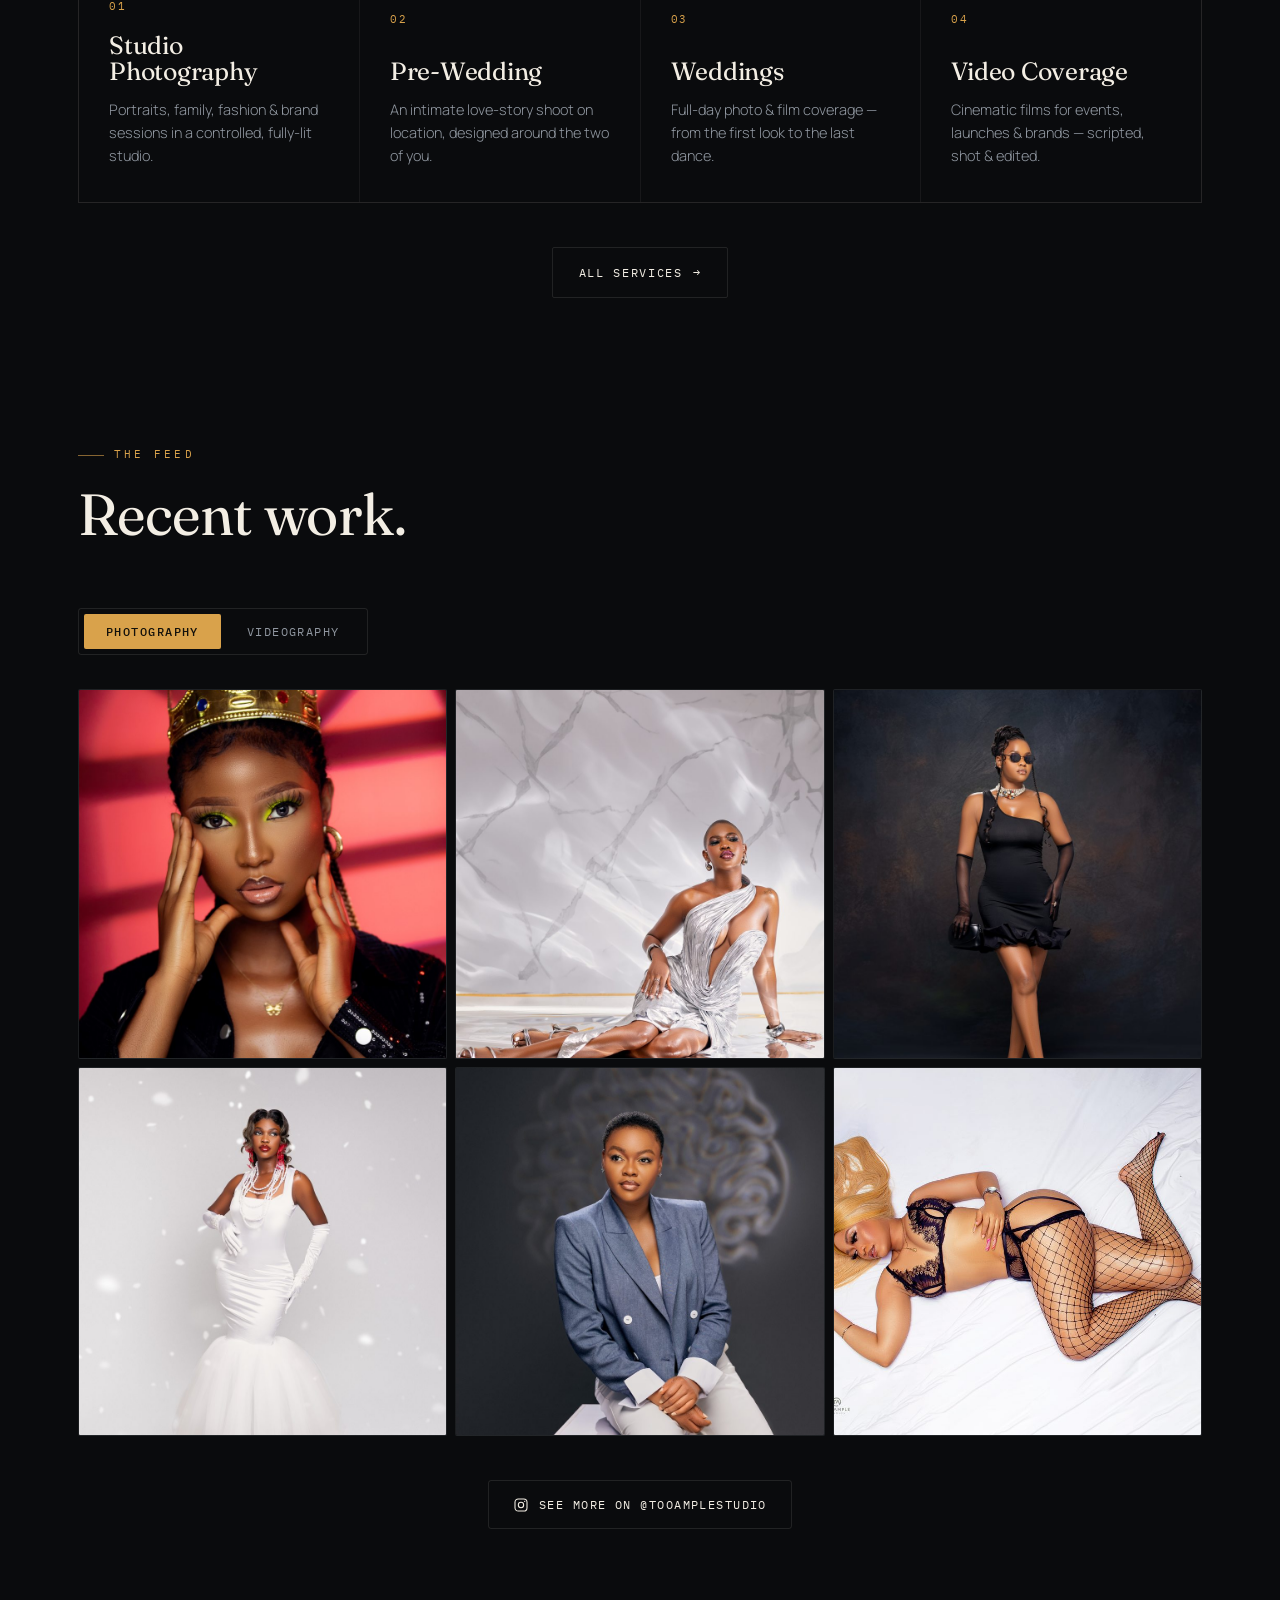
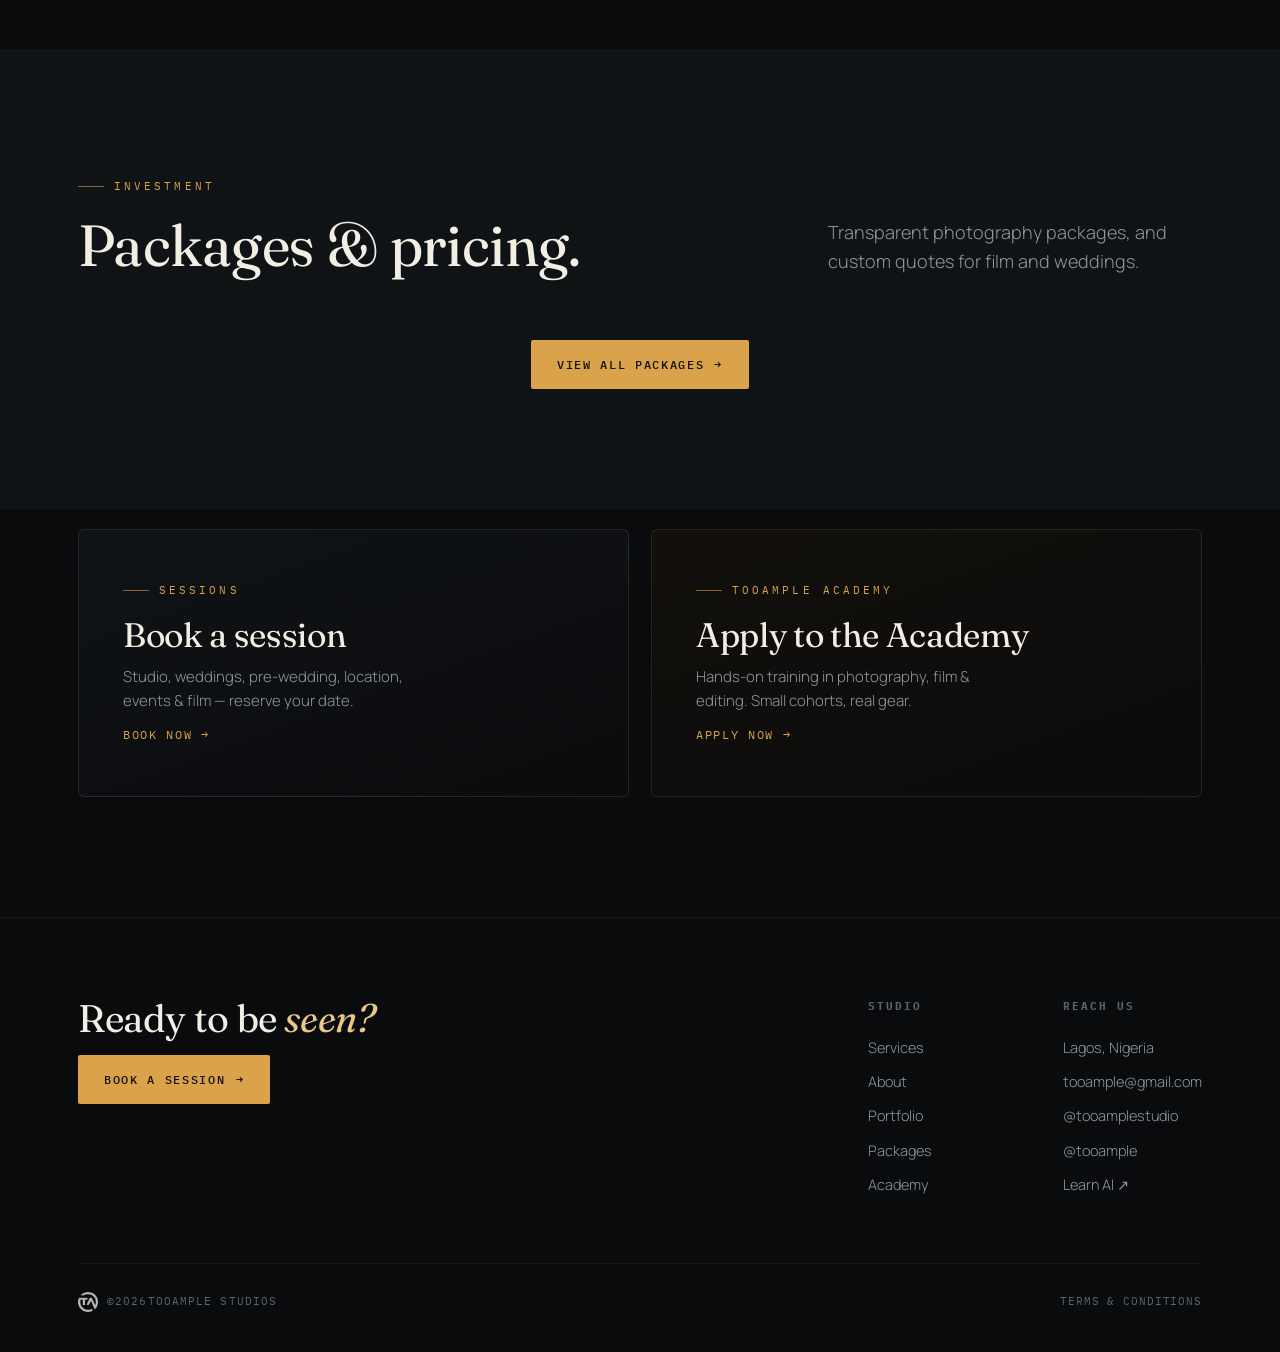
==== commit d34ec884: "Add files via upload" ====
--- a/index.html
+++ b/index.html
@@ -188,11 +188,7 @@
     </div><!-- /work-photo -->
 
     <div class="work-pane" id="work-video" style="display:none">
-      <div class="video-grid" id="videoGrid">
-        <div class="vcard" data-yt="mRAsGrjC_C0"><div class="vplay"><span><svg viewBox="0 0 24 24" fill="currentColor"><path d="M8 5v14l11-7z"/></svg></span></div><span class="vtag">Music Video</span></div>
-        <div class="vcard" data-yt="0bDZeD8MZGs"><div class="vplay"><span><svg viewBox="0 0 24 24" fill="currentColor"><path d="M8 5v14l11-7z"/></svg></span></div><span class="vtag">Music Video</span></div>
-        <div class="vcard" data-yt="_xIONES1FVU"><div class="vplay"><span><svg viewBox="0 0 24 24" fill="currentColor"><path d="M8 5v14l11-7z"/></svg></span></div><span class="vtag">Wedding Film</span></div>
-      </div>
+      <div class="video-grid" id="videoGrid"></div>
       <p class="pane-note">Send your YouTube links and these fill in automatically.</p>
     </div>
 
@@ -323,7 +319,27 @@
   const ph=card.querySelector('.vph'); if(ph) ph.remove();
   card.addEventListener('click',()=>openReel(id)); // popup player
 }
-document.querySelectorAll('#videoGrid .vcard').forEach(c=>{if(c.dataset.yt) initVideoCard(c,c.dataset.yt);});
+/* ---- CMS-driven home videos (data/videos.json) ---- */
+let HOME_VIDEOS=[
+ {yt:'mRAsGrjC_C0',label:'Music Video'},
+ {yt:'0bDZeD8MZGs',label:'Music Video'},
+ {yt:'_xIONES1FVU',label:'Wedding Film'}
+];
+const escV=s=>String(s).replace(/&/g,'&amp;').replace(/</g,'&lt;').replace(/"/g,'&quot;');
+function renderHomeVideos(){
+  document.getElementById('videoGrid').innerHTML=HOME_VIDEOS.map(v=>
+    '<div class="vcard" data-yt="'+escV(v.yt||'')+'">'+
+    '<div class="vplay"><span><svg viewBox="0 0 24 24" fill="currentColor"><path d="M8 5v14l11-7z"/></svg></span></div>'+
+    '<span class="vtag">'+escV(v.label||'')+'</span></div>').join('');
+  document.querySelectorAll('#videoGrid .vcard').forEach(c=>{if(c.dataset.yt) initVideoCard(c,c.dataset.yt);});
+}
+renderHomeVideos();
+async function loadData(path,fb){try{const r=await fetch(path,{cache:'no-store'});if(r.ok)return await r.json();}catch(e){}return fb;}
+loadData('data/videos.json',null).then(d=>{if(d&&Array.isArray(d.home)&&d.home.length){HOME_VIDEOS=d.home;renderHomeVideos();}});
+loadData('data/settings.json',null).then(s=>{
+  if(s&&s.whatsapp)document.querySelectorAll('a[href^="https://wa.me/"]').forEach(a=>{
+    const q=a.href.split('?')[1];a.href='https://wa.me/'+s.whatsapp+(q?'?'+q:'');});
+});
 
 /* ============================================================
    PASTE YOUR YOUTUBE VIDEO ID BELOW (just the id, e.g. dQw4w9WgXcQ
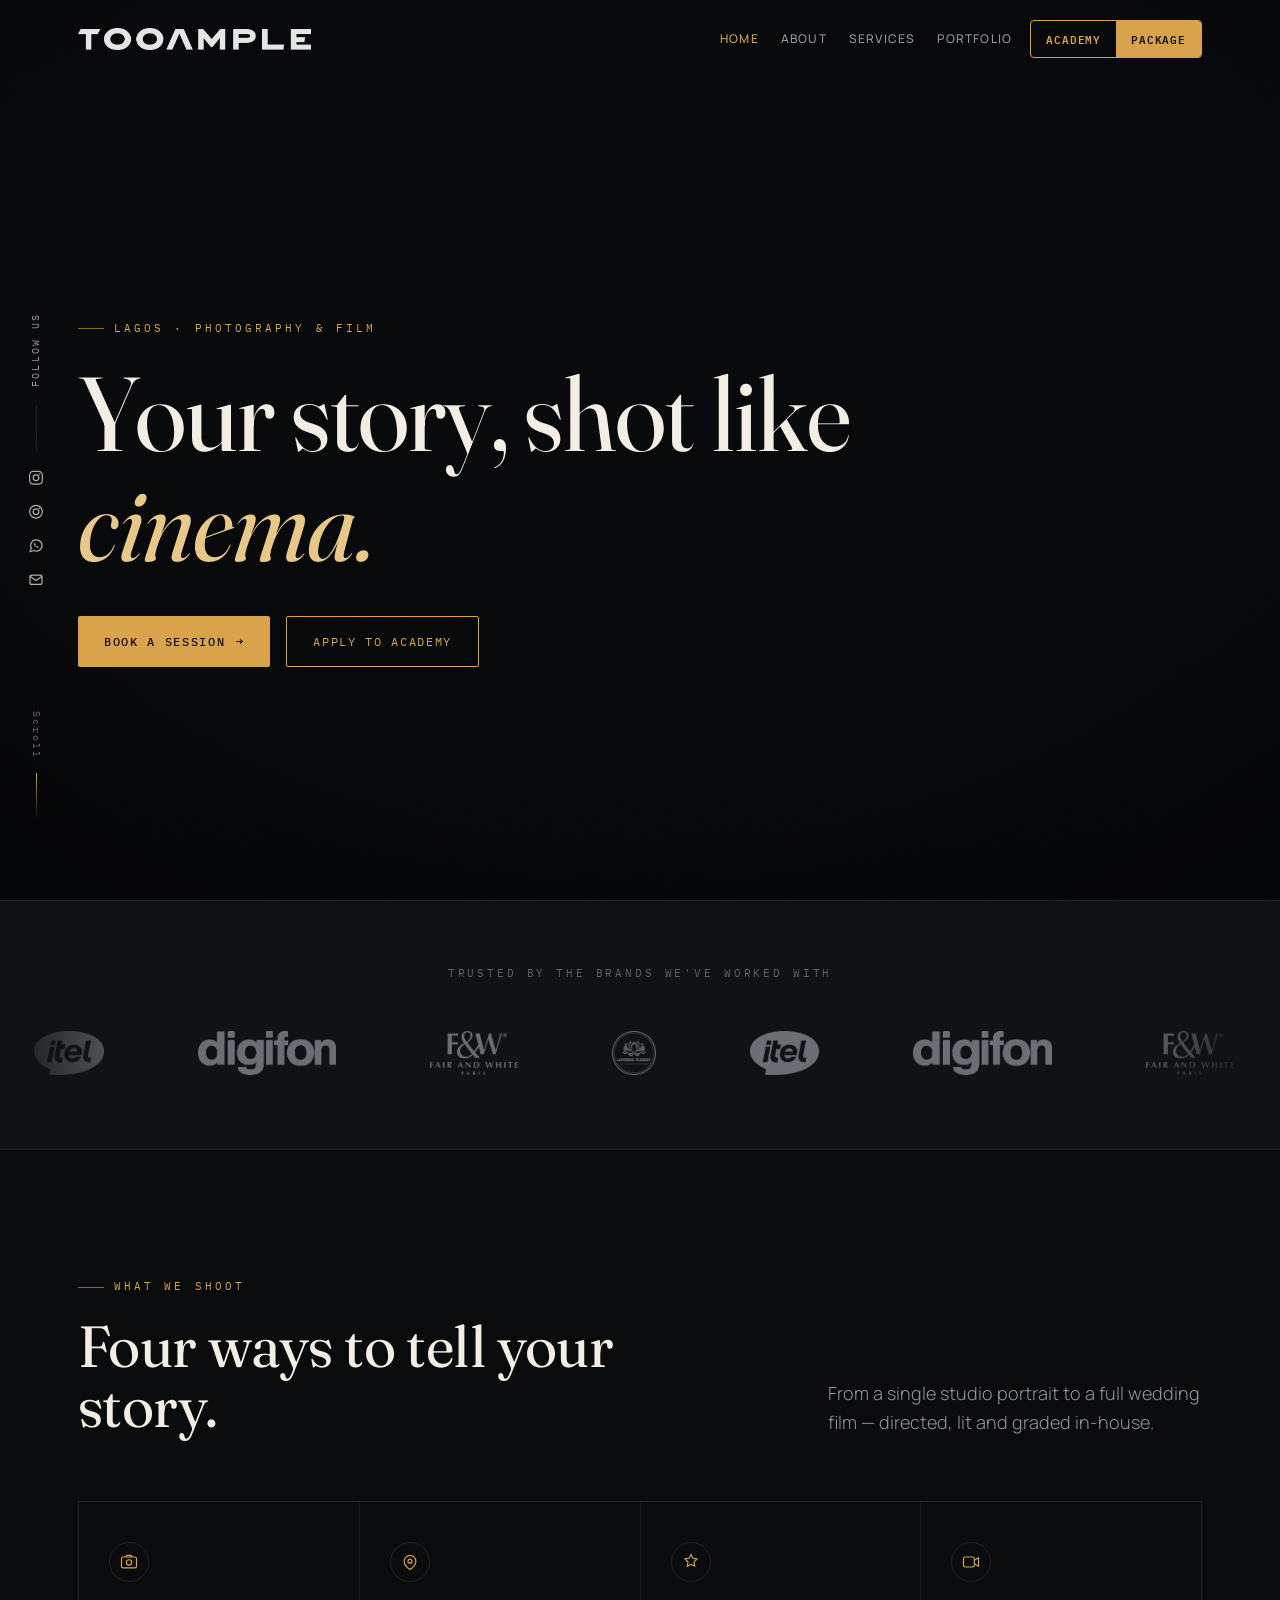
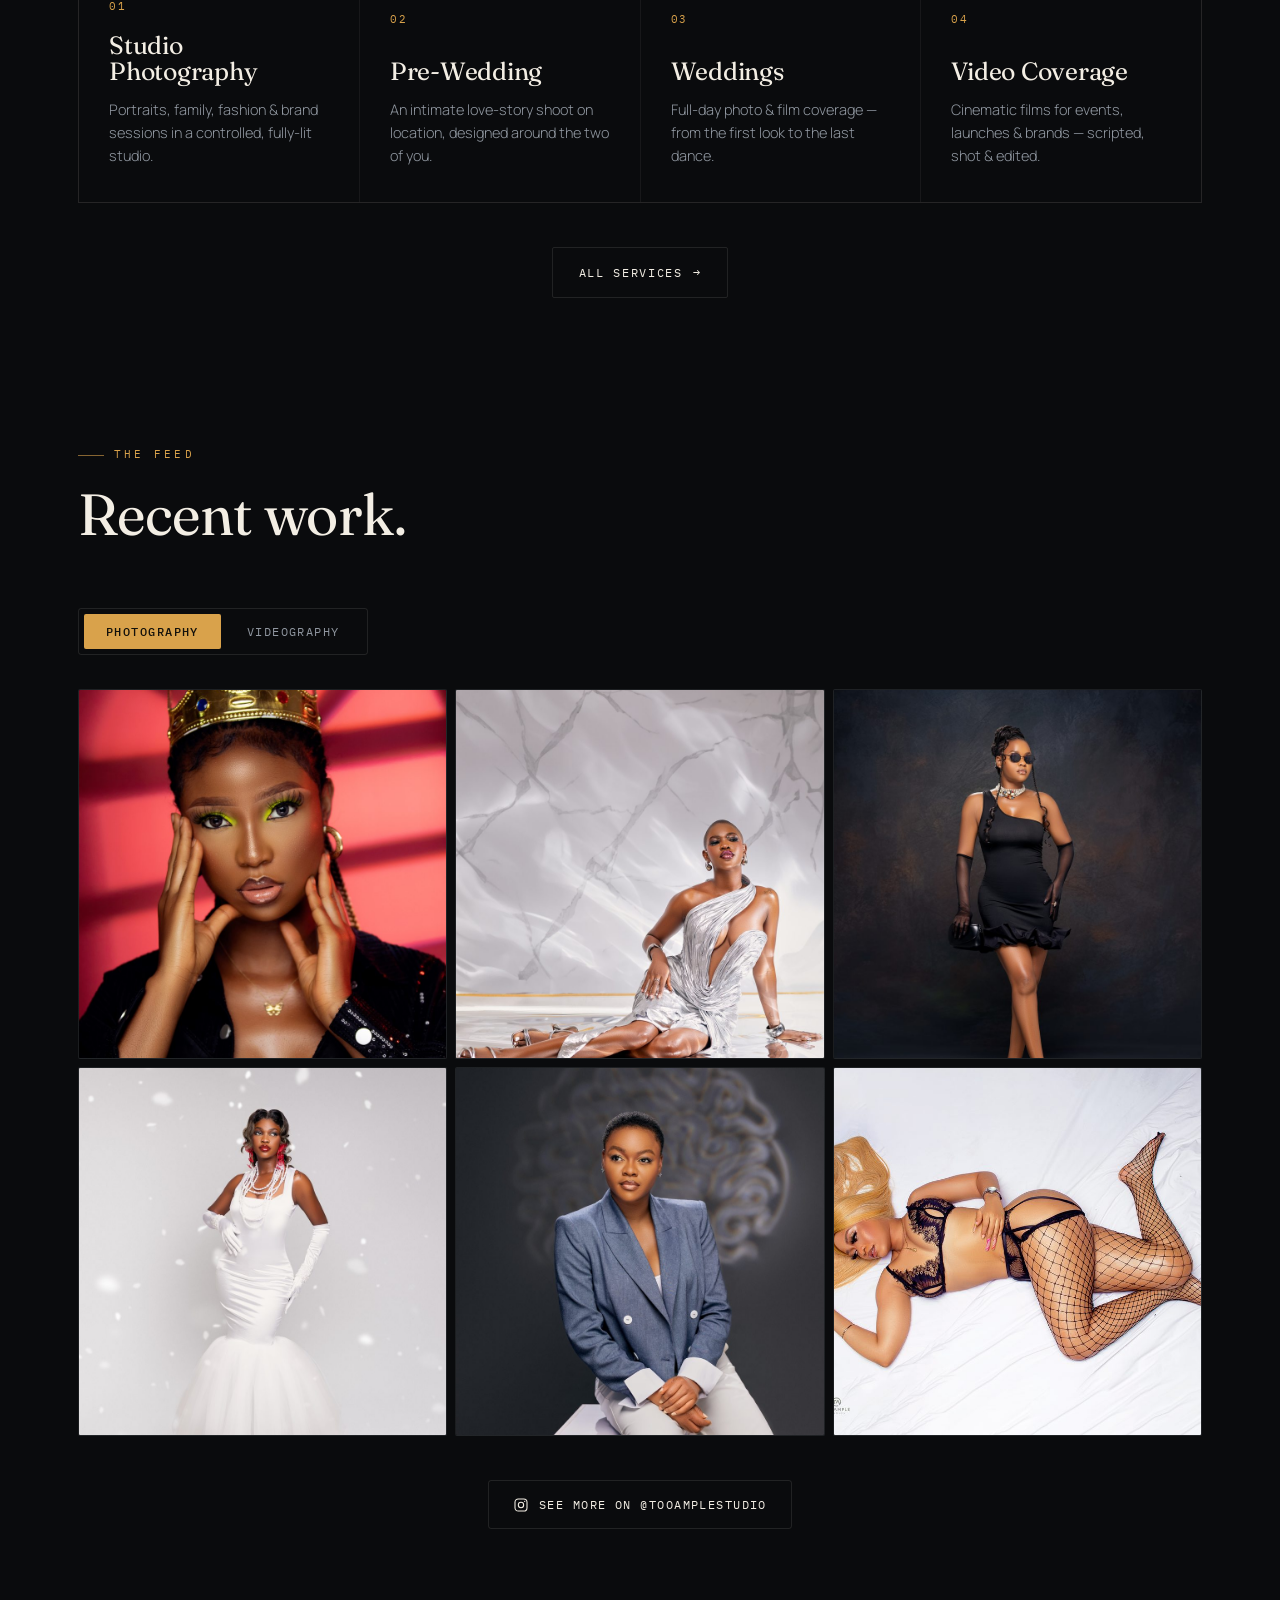
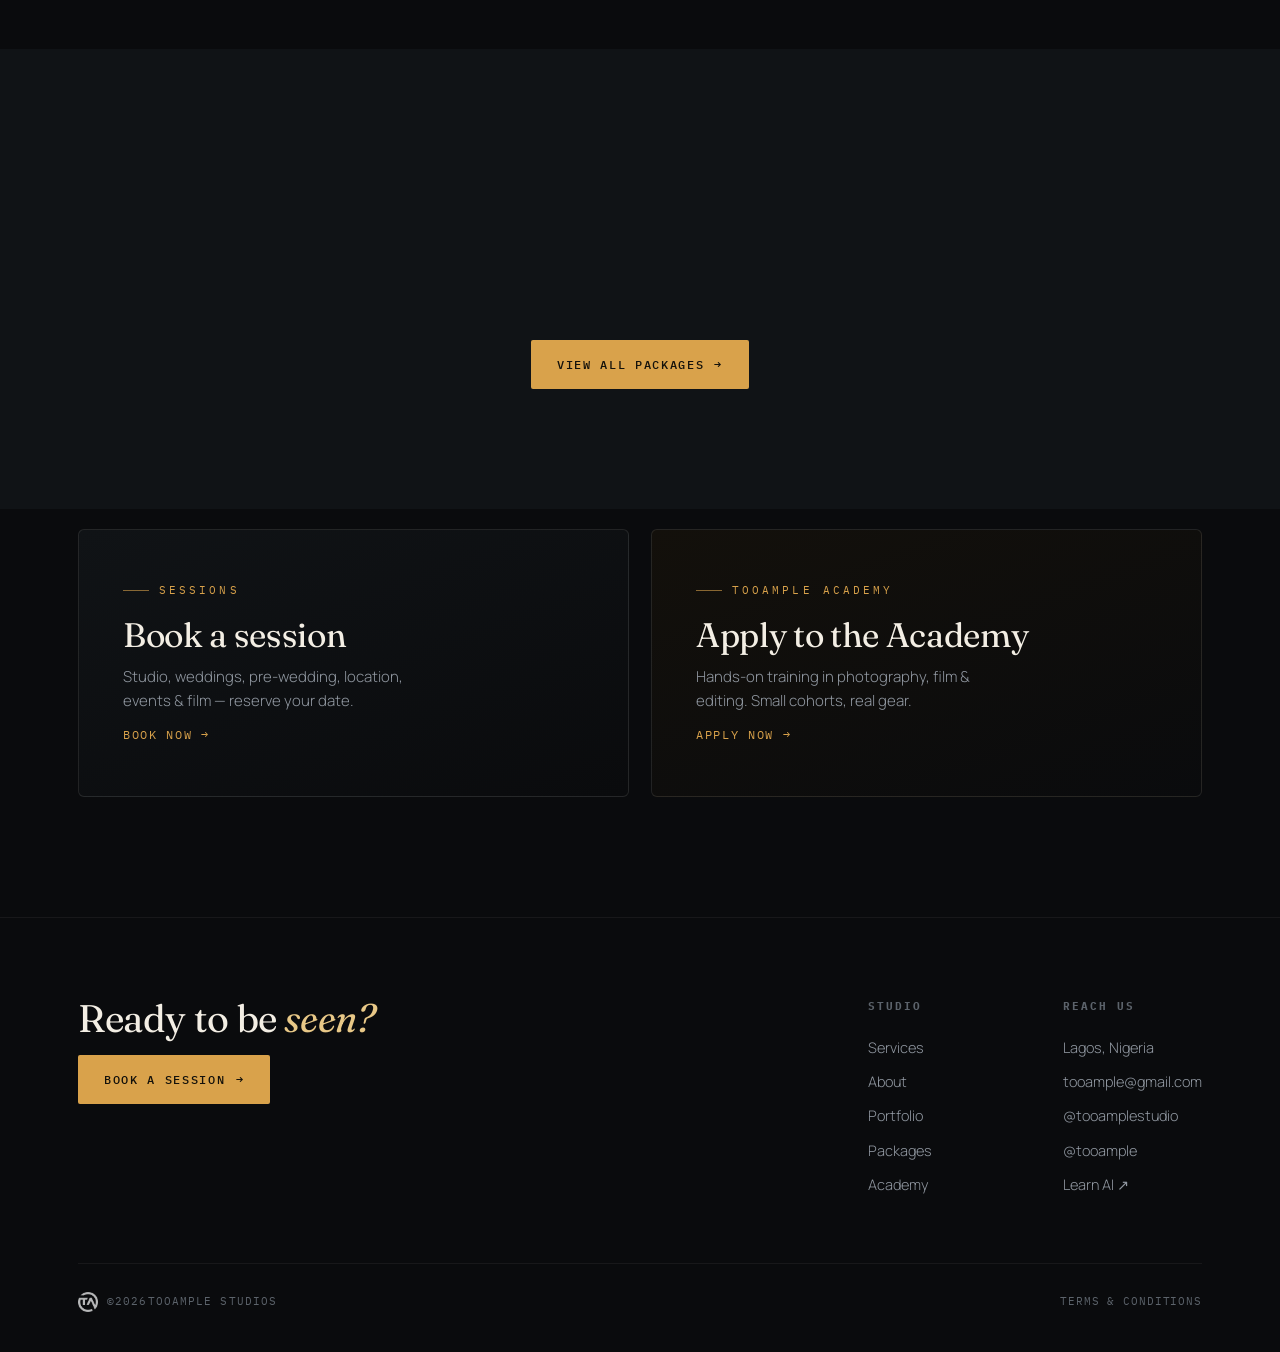
==== commit 1d80c770: "Add files via upload" ====
--- a/index.html
+++ b/index.html
@@ -61,18 +61,8 @@
 </div>
 <!-- HERO -->
 <section class="hero" id="top">
-  <div class="hero-bg hero-bg-desktop">
-    <img src="Images/hero-1.jpg" alt="">
-    <img src="Images/hero-2.jpg" alt="">
-    <img src="Images/hero-3.jpg" alt="">
-    <img src="Images/hero-4.jpg" alt="">
-  </div>
-  <div class="hero-bg hero-bg-mobile">
-    <img src="Images/hero-m-1.jpg" alt="">
-    <img src="Images/hero-m-2.jpg" alt="">
-    <img src="Images/hero-m-3.jpg" alt="">
-    <img src="Images/hero-m-4.jpg" alt="">
-  </div>
+  <div class="hero-bg hero-bg-desktop" id="heroDesk"><img src="Images/hero-1.jpg" alt=""></div>
+  <div class="hero-bg hero-bg-mobile" id="heroMob"><img src="Images/hero-m-1.jpg" alt=""></div>
   <div class="hero-vignette"></div>
   <div class="bar top"></div>
   <div class="bar bot"></div>
@@ -109,14 +99,14 @@
   <p class="label">Trusted by the brands we've worked with</p>
   <div class="marquee">
     <div class="marquee-track" id="track">
-      <span class="logo-chip"><img src="Images/client-itel.png" alt="itel"></span>
-      <span class="logo-chip"><img src="Images/client-digifon.png" alt="digifon"></span>
-      <span class="logo-chip"><img src="Images/client-fw.png" alt="Fair and White Paris"></span>
-      <span class="logo-chip"><img src="Images/client-lovebug.png" alt="Lovebug Florist"></span>
-      <span class="logo-chip"><img src="Images/client-itel.png" alt="itel"></span>
-      <span class="logo-chip"><img src="Images/client-digifon.png" alt="digifon"></span>
-      <span class="logo-chip"><img src="Images/client-fw.png" alt="Fair and White Paris"></span>
-      <span class="logo-chip"><img src="Images/client-lovebug.png" alt="Lovebug Florist"></span>
+      <span class="logo-chip"><img loading="lazy" src="Images/client-itel.png" alt="itel"></span>
+      <span class="logo-chip"><img loading="lazy" src="Images/client-digifon.png" alt="digifon"></span>
+      <span class="logo-chip"><img loading="lazy" src="Images/client-fw.png" alt="Fair and White Paris"></span>
+      <span class="logo-chip"><img loading="lazy" src="Images/client-lovebug.png" alt="Lovebug Florist"></span>
+      <span class="logo-chip"><img loading="lazy" src="Images/client-itel.png" alt="itel"></span>
+      <span class="logo-chip"><img loading="lazy" src="Images/client-digifon.png" alt="digifon"></span>
+      <span class="logo-chip"><img loading="lazy" src="Images/client-fw.png" alt="Fair and White Paris"></span>
+      <span class="logo-chip"><img loading="lazy" src="Images/client-lovebug.png" alt="Lovebug Florist"></span>
     </div>
   </div>
 </section>
@@ -178,12 +168,12 @@
     </div>
     <div class="work-pane" id="work-photo">
     <div class="gallery reveal" id="gallery">
-      <div class="tile" role="button" tabindex="0" aria-label="Open: Beauty portrait" data-type="image" data-cap="Beauty · Studio" data-src="Images/ta-09.jpg" data-ig="https://www.instagram.com/tooamplestudio/"><img class="tile-img" src="Images/ta-09.jpg" alt="Beauty portrait"><div class="ig-ov"><svg viewBox="0 0 24 24" fill="none" stroke="currentColor" stroke-width="1.6"><rect x="3" y="3" width="18" height="18" rx="5"/><circle cx="12" cy="12" r="4"/><circle cx="17.5" cy="6.5" r="1" fill="currentColor" stroke="none"/></svg><span class="cap">Beauty · Studio</span></div></div>
-      <div class="tile" role="button" tabindex="0" aria-label="Open: Fashion editorial" data-type="image" data-cap="Fashion Editorial" data-src="Images/ta-03.jpg" data-ig="https://www.instagram.com/tooamplestudio/"><img class="tile-img" src="Images/ta-03.jpg" alt="Fashion editorial"><div class="ig-ov"><svg viewBox="0 0 24 24" fill="none" stroke="currentColor" stroke-width="1.6"><rect x="3" y="3" width="18" height="18" rx="5"/><circle cx="12" cy="12" r="4"/><circle cx="17.5" cy="6.5" r="1" fill="currentColor" stroke="none"/></svg><span class="cap">Fashion Editorial</span></div></div>
-      <div class="tile" role="button" tabindex="0" aria-label="Open: Studio portrait" data-type="image" data-cap="Studio Portrait" data-src="Images/ta-05.jpg" data-ig="https://www.instagram.com/tooamplestudio/"><img class="tile-img" src="Images/ta-05.jpg" alt="Studio portrait"><div class="ig-ov"><svg viewBox="0 0 24 24" fill="none" stroke="currentColor" stroke-width="1.6"><rect x="3" y="3" width="18" height="18" rx="5"/><circle cx="12" cy="12" r="4"/><circle cx="17.5" cy="6.5" r="1" fill="currentColor" stroke="none"/></svg><span class="cap">Studio Portrait</span></div></div>
-      <div class="tile" role="button" tabindex="0" aria-label="Open: Editorial" data-type="image" data-cap="Editorial" data-src="Images/ta-04.jpg" data-ig="https://www.instagram.com/tooamplestudio/"><img class="tile-img" src="Images/ta-04.jpg" alt="Editorial gown"><div class="ig-ov"><svg viewBox="0 0 24 24" fill="none" stroke="currentColor" stroke-width="1.6"><rect x="3" y="3" width="18" height="18" rx="5"/><circle cx="12" cy="12" r="4"/><circle cx="17.5" cy="6.5" r="1" fill="currentColor" stroke="none"/></svg><span class="cap">Editorial</span></div></div>
-      <div class="tile" role="button" tabindex="0" aria-label="Open: Personal branding" data-type="image" data-cap="Personal Branding" data-src="Images/ta-08.jpg" data-ig="https://www.instagram.com/tooamplestudio/"><img class="tile-img" src="Images/ta-08.jpg" alt="Personal branding portrait"><div class="ig-ov"><svg viewBox="0 0 24 24" fill="none" stroke="currentColor" stroke-width="1.6"><rect x="3" y="3" width="18" height="18" rx="5"/><circle cx="12" cy="12" r="4"/><circle cx="17.5" cy="6.5" r="1" fill="currentColor" stroke="none"/></svg><span class="cap">Personal Branding</span></div></div>
-      <div class="tile" role="button" tabindex="0" aria-label="Open: Boudoir" data-type="image" data-cap="Boudoir" data-src="Images/ta-01.jpg" data-ig="https://www.instagram.com/tooamplestudio/"><img class="tile-img" src="Images/ta-01.jpg" alt="Boudoir"><div class="ig-ov"><svg viewBox="0 0 24 24" fill="none" stroke="currentColor" stroke-width="1.6"><rect x="3" y="3" width="18" height="18" rx="5"/><circle cx="12" cy="12" r="4"/><circle cx="17.5" cy="6.5" r="1" fill="currentColor" stroke="none"/></svg><span class="cap">Boudoir</span></div></div>
+      <div class="tile" role="button" tabindex="0" aria-label="Open: Beauty portrait" data-type="image" data-cap="Beauty · Studio" data-src="Images/ta-09.jpg" data-ig="https://www.instagram.com/tooamplestudio/"><img class="tile-img" loading="lazy" src="Images/ta-09.jpg" alt="Beauty portrait"><div class="ig-ov"><svg viewBox="0 0 24 24" fill="none" stroke="currentColor" stroke-width="1.6"><rect x="3" y="3" width="18" height="18" rx="5"/><circle cx="12" cy="12" r="4"/><circle cx="17.5" cy="6.5" r="1" fill="currentColor" stroke="none"/></svg><span class="cap">Beauty · Studio</span></div></div>
+      <div class="tile" role="button" tabindex="0" aria-label="Open: Fashion editorial" data-type="image" data-cap="Fashion Editorial" data-src="Images/ta-03.jpg" data-ig="https://www.instagram.com/tooamplestudio/"><img class="tile-img" loading="lazy" src="Images/ta-03.jpg" alt="Fashion editorial"><div class="ig-ov"><svg viewBox="0 0 24 24" fill="none" stroke="currentColor" stroke-width="1.6"><rect x="3" y="3" width="18" height="18" rx="5"/><circle cx="12" cy="12" r="4"/><circle cx="17.5" cy="6.5" r="1" fill="currentColor" stroke="none"/></svg><span class="cap">Fashion Editorial</span></div></div>
+      <div class="tile" role="button" tabindex="0" aria-label="Open: Studio portrait" data-type="image" data-cap="Studio Portrait" data-src="Images/ta-05.jpg" data-ig="https://www.instagram.com/tooamplestudio/"><img class="tile-img" loading="lazy" src="Images/ta-05.jpg" alt="Studio portrait"><div class="ig-ov"><svg viewBox="0 0 24 24" fill="none" stroke="currentColor" stroke-width="1.6"><rect x="3" y="3" width="18" height="18" rx="5"/><circle cx="12" cy="12" r="4"/><circle cx="17.5" cy="6.5" r="1" fill="currentColor" stroke="none"/></svg><span class="cap">Studio Portrait</span></div></div>
+      <div class="tile" role="button" tabindex="0" aria-label="Open: Editorial" data-type="image" data-cap="Editorial" data-src="Images/ta-04.jpg" data-ig="https://www.instagram.com/tooamplestudio/"><img class="tile-img" loading="lazy" src="Images/ta-04.jpg" alt="Editorial gown"><div class="ig-ov"><svg viewBox="0 0 24 24" fill="none" stroke="currentColor" stroke-width="1.6"><rect x="3" y="3" width="18" height="18" rx="5"/><circle cx="12" cy="12" r="4"/><circle cx="17.5" cy="6.5" r="1" fill="currentColor" stroke="none"/></svg><span class="cap">Editorial</span></div></div>
+      <div class="tile" role="button" tabindex="0" aria-label="Open: Personal branding" data-type="image" data-cap="Personal Branding" data-src="Images/ta-08.jpg" data-ig="https://www.instagram.com/tooamplestudio/"><img class="tile-img" loading="lazy" src="Images/ta-08.jpg" alt="Personal branding portrait"><div class="ig-ov"><svg viewBox="0 0 24 24" fill="none" stroke="currentColor" stroke-width="1.6"><rect x="3" y="3" width="18" height="18" rx="5"/><circle cx="12" cy="12" r="4"/><circle cx="17.5" cy="6.5" r="1" fill="currentColor" stroke="none"/></svg><span class="cap">Personal Branding</span></div></div>
+      <div class="tile" role="button" tabindex="0" aria-label="Open: Boudoir" data-type="image" data-cap="Boudoir" data-src="Images/ta-01.jpg" data-ig="https://www.instagram.com/tooamplestudio/"><img class="tile-img" loading="lazy" src="Images/ta-01.jpg" alt="Boudoir"><div class="ig-ov"><svg viewBox="0 0 24 24" fill="none" stroke="currentColor" stroke-width="1.6"><rect x="3" y="3" width="18" height="18" rx="5"/><circle cx="12" cy="12" r="4"/><circle cx="17.5" cy="6.5" r="1" fill="currentColor" stroke="none"/></svg><span class="cap">Boudoir</span></div></div>
     </div>
     </div><!-- /work-photo -->
 
@@ -334,7 +324,35 @@
   document.querySelectorAll('#videoGrid .vcard').forEach(c=>{if(c.dataset.yt) initVideoCard(c,c.dataset.yt);});
 }
 renderHomeVideos();
+
+/* ---- CMS-driven hero sliders (data/hero.json) ---- */
+let HERO={
+  desktop:['Images/hero-1.jpg','Images/hero-2.jpg','Images/hero-3.jpg','Images/hero-4.jpg'],
+  mobile:['Images/hero-m-1.jpg','Images/hero-m-2.jpg','Images/hero-m-3.jpg','Images/hero-m-4.jpg']
+};
+function renderHero(){
+  let st=document.getElementById('heroKF');
+  if(!st){st=document.createElement('style');st.id='heroKF';document.head.appendChild(st);}
+  const kf=(name,n)=>{const hold=Math.max(100/n,12);
+    return '@keyframes '+name+'{0%{opacity:0}4%{opacity:1}'+hold.toFixed(1)+'%{opacity:1}'+Math.min(hold+5,99).toFixed(1)+'%{opacity:0}100%{opacity:0}}';};
+  st.textContent=kf('hfD',Math.max((HERO.desktop||[]).length,1))+kf('hfM',Math.max((HERO.mobile||[]).length,1));
+  [['heroDesk','desktop','hfD'],['heroMob','mobile','hfM']].forEach(([id,key,kfn])=>{
+    const el=document.getElementById(id); if(!el)return;
+    const list=HERO[key]||[]; if(!list.length)return;
+    if(list.length===1){el.innerHTML='<img src="'+list[0]+'" alt="" style="opacity:1;animation:none">';return;}
+    el.innerHTML=list.map((src,i)=>
+      '<img src="'+src+'" alt="" '+(i?'loading="lazy" ':'')+
+      'style="animation:'+kfn+' '+(list.length*7)+'s infinite;animation-delay:'+(i*7)+'s">').join('');
+  });
+}
+renderHero();
 async function loadData(path,fb){try{const r=await fetch(path,{cache:'no-store'});if(r.ok)return await r.json();}catch(e){}return fb;}
+loadData('data/hero.json',null).then(d=>{
+  if(!d)return;
+  if(Array.isArray(d.desktop)&&d.desktop.length)HERO.desktop=d.desktop.map(x=>x.img||x);
+  if(Array.isArray(d.mobile)&&d.mobile.length)HERO.mobile=d.mobile.map(x=>x.img||x);
+  renderHero();
+});
 loadData('data/videos.json',null).then(d=>{if(d&&Array.isArray(d.home)&&d.home.length){HOME_VIDEOS=d.home;renderHomeVideos();}});
 loadData('data/settings.json',null).then(s=>{
   if(s&&s.whatsapp)document.querySelectorAll('a[href^="https://wa.me/"]').forEach(a=>{
@@ -381,7 +399,7 @@
 
 // register service worker (installable app + offline)
 if('serviceWorker' in navigator){
-  addEventListener('load',()=>navigator.serviceWorker.register('/sw.js').catch(()=>{}));
+  addEventListener('load',()=>setTimeout(()=>navigator.serviceWorker.register('/sw.js').catch(()=>{}),3500));
 }
 </script>
 </body>
